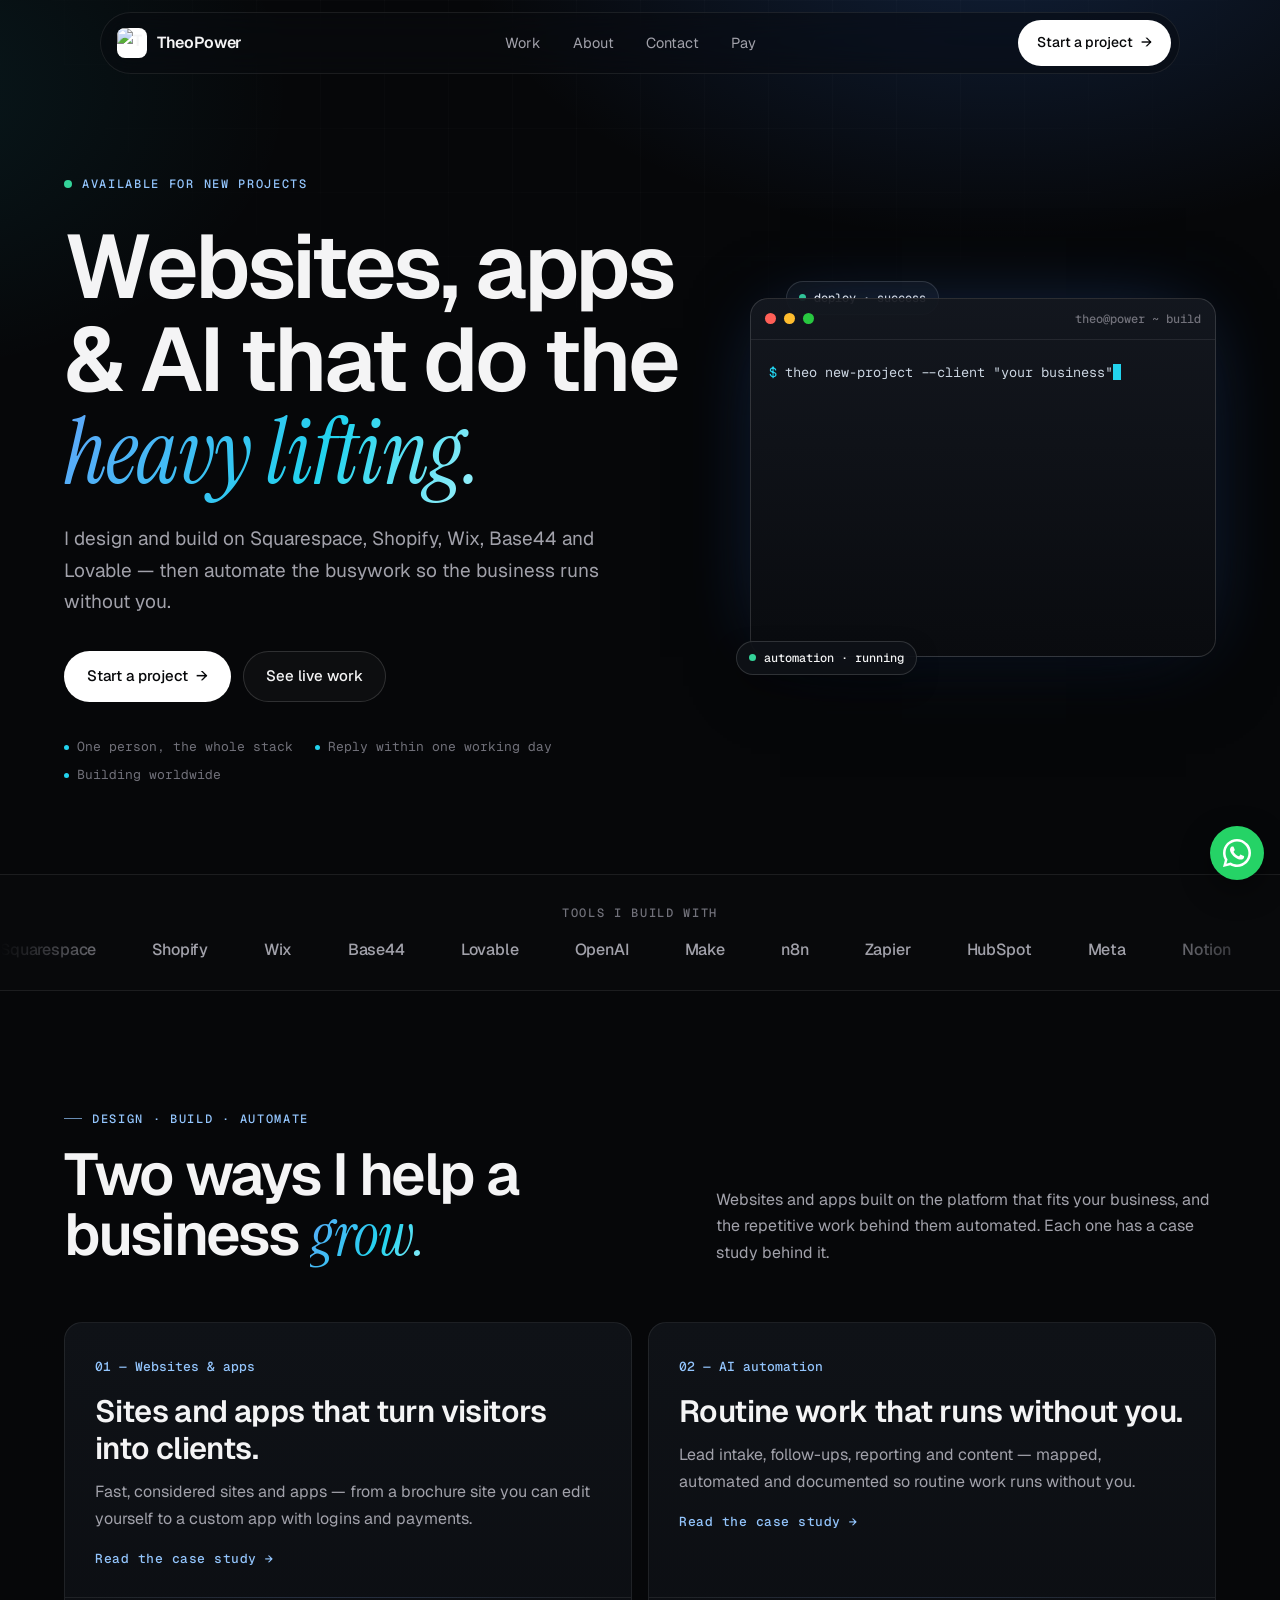
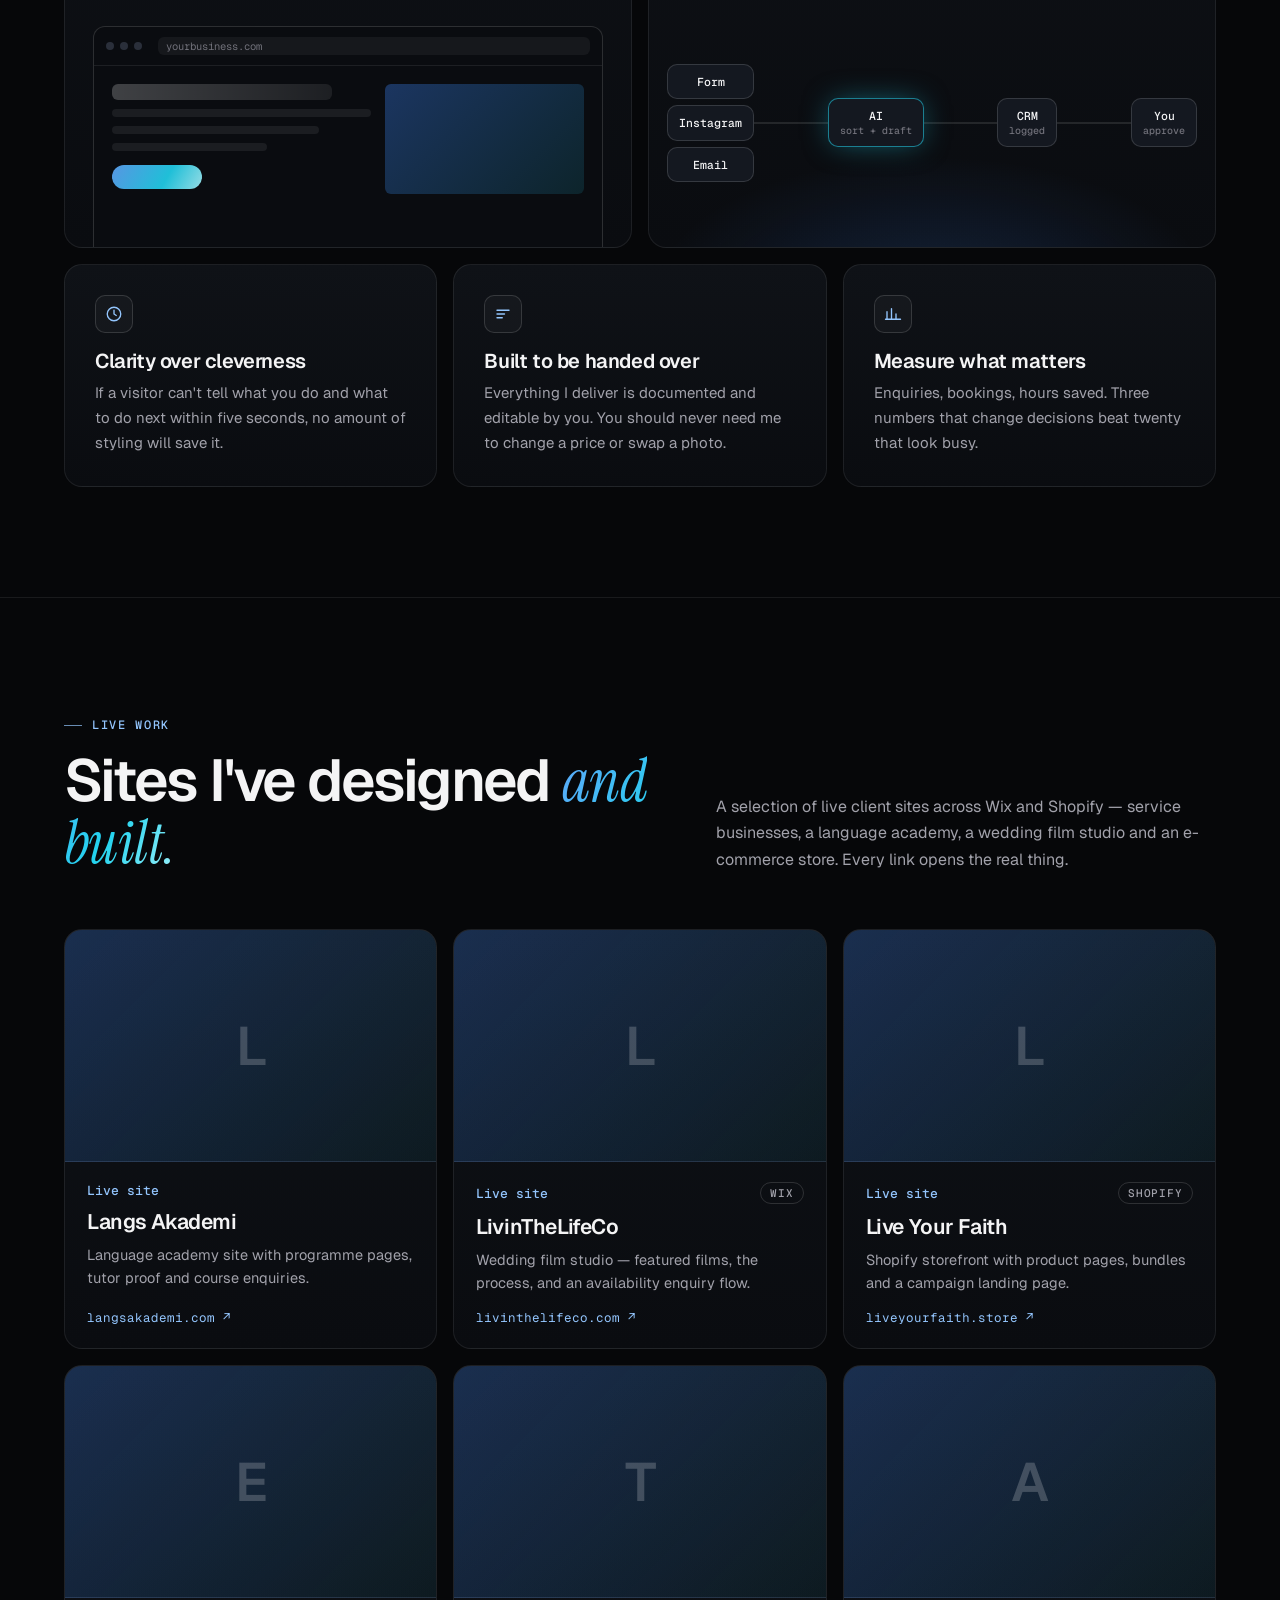
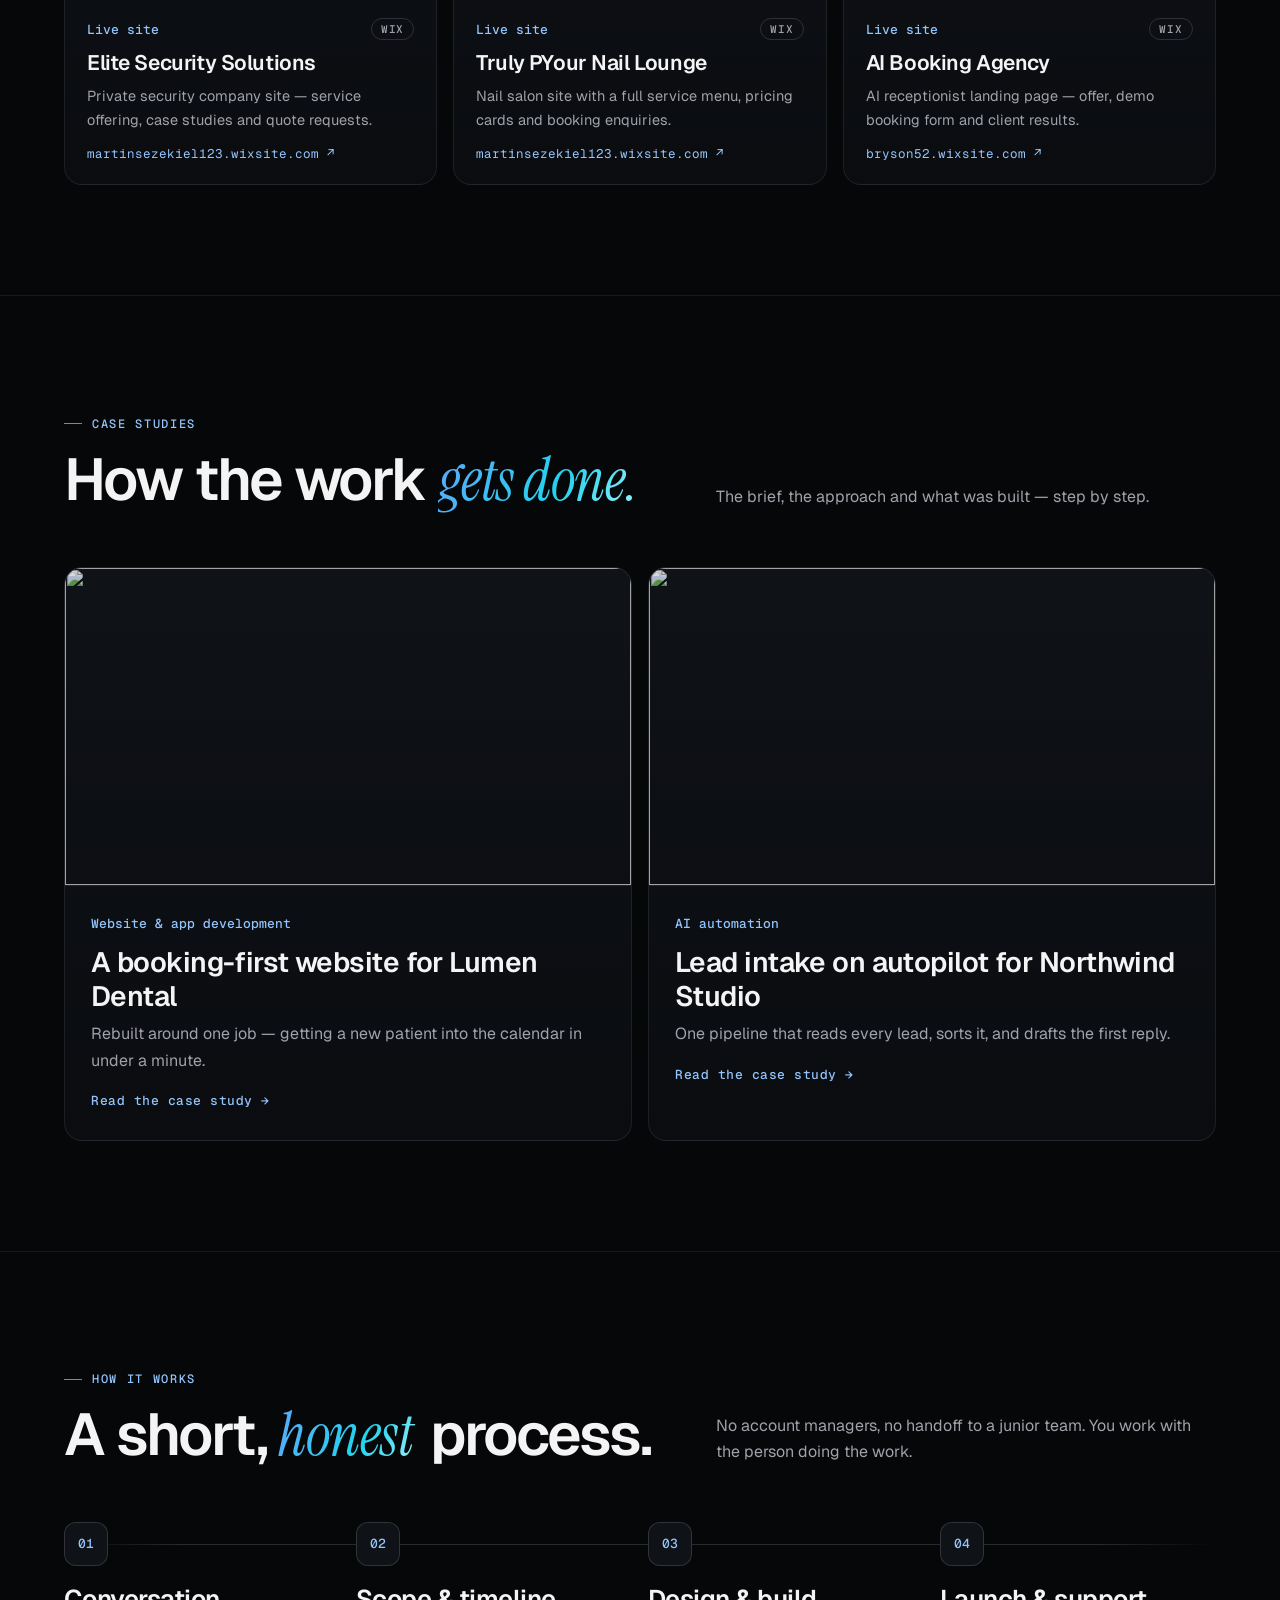
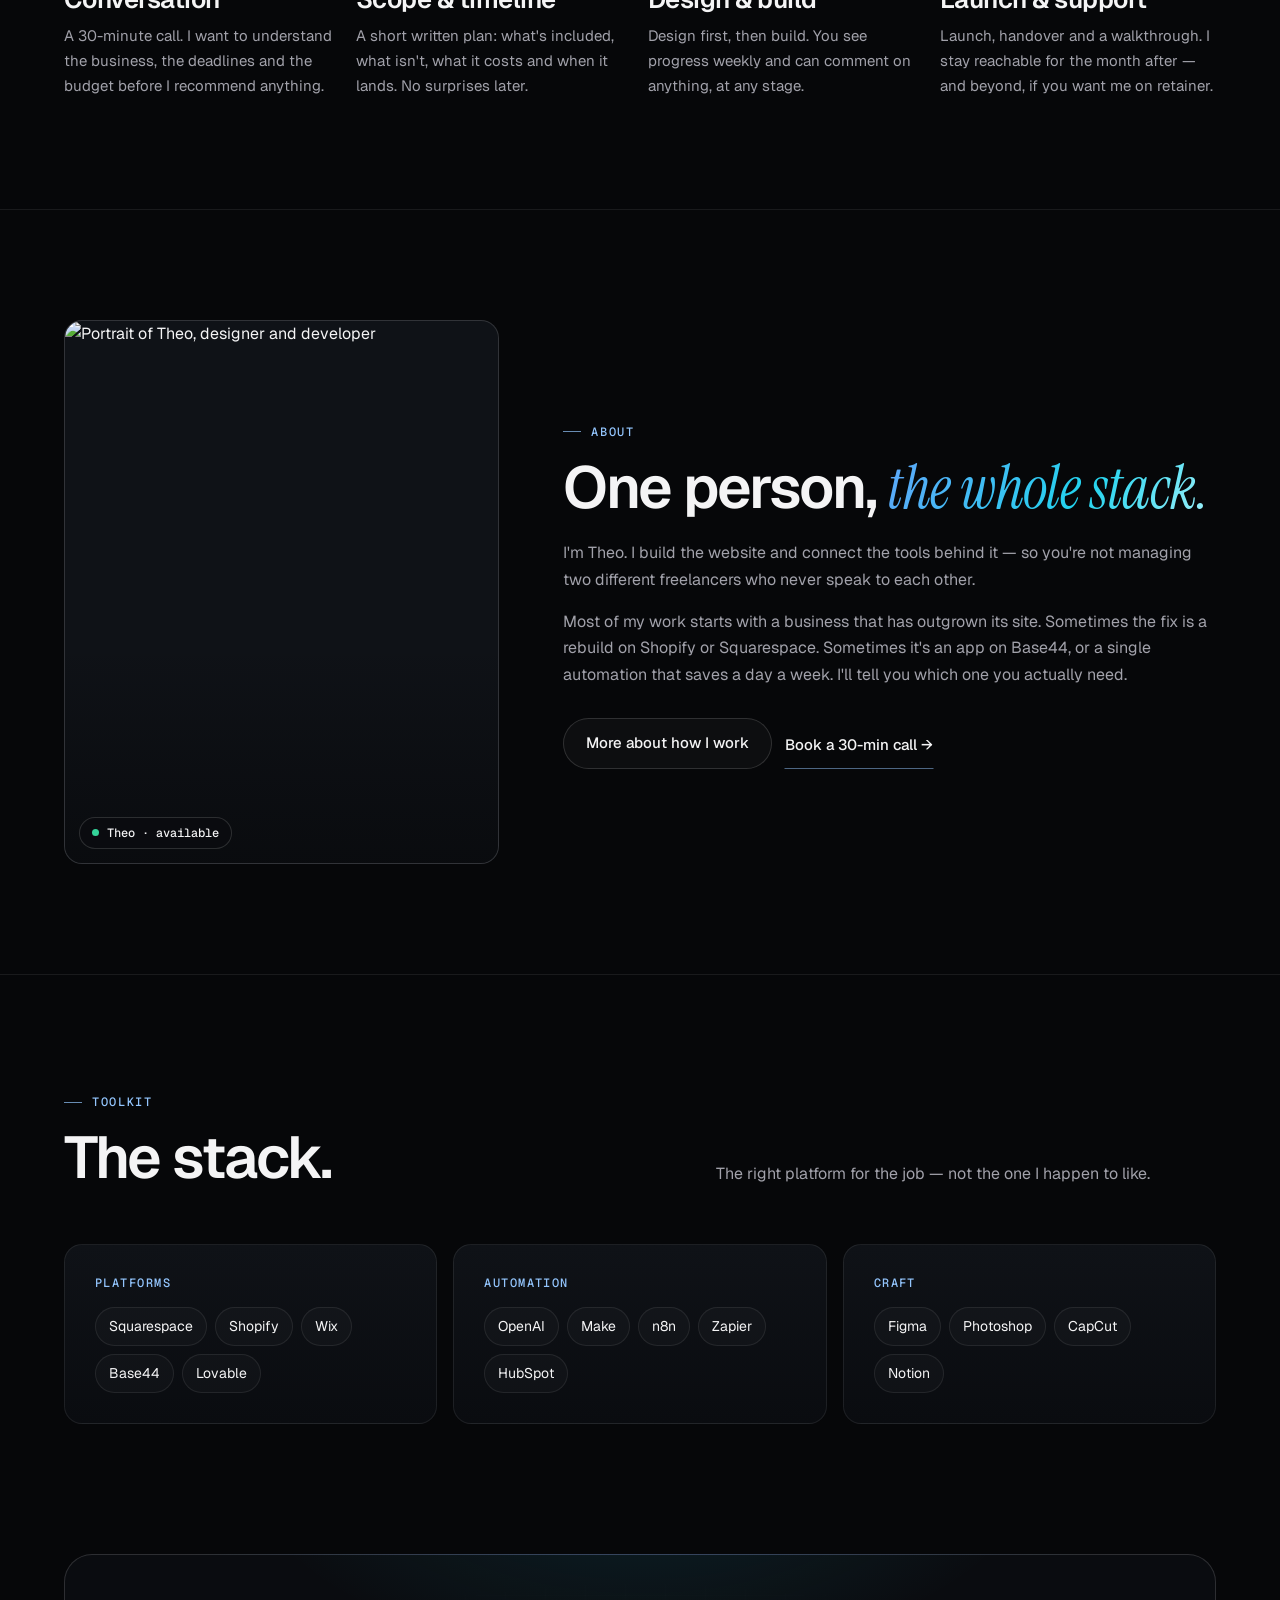
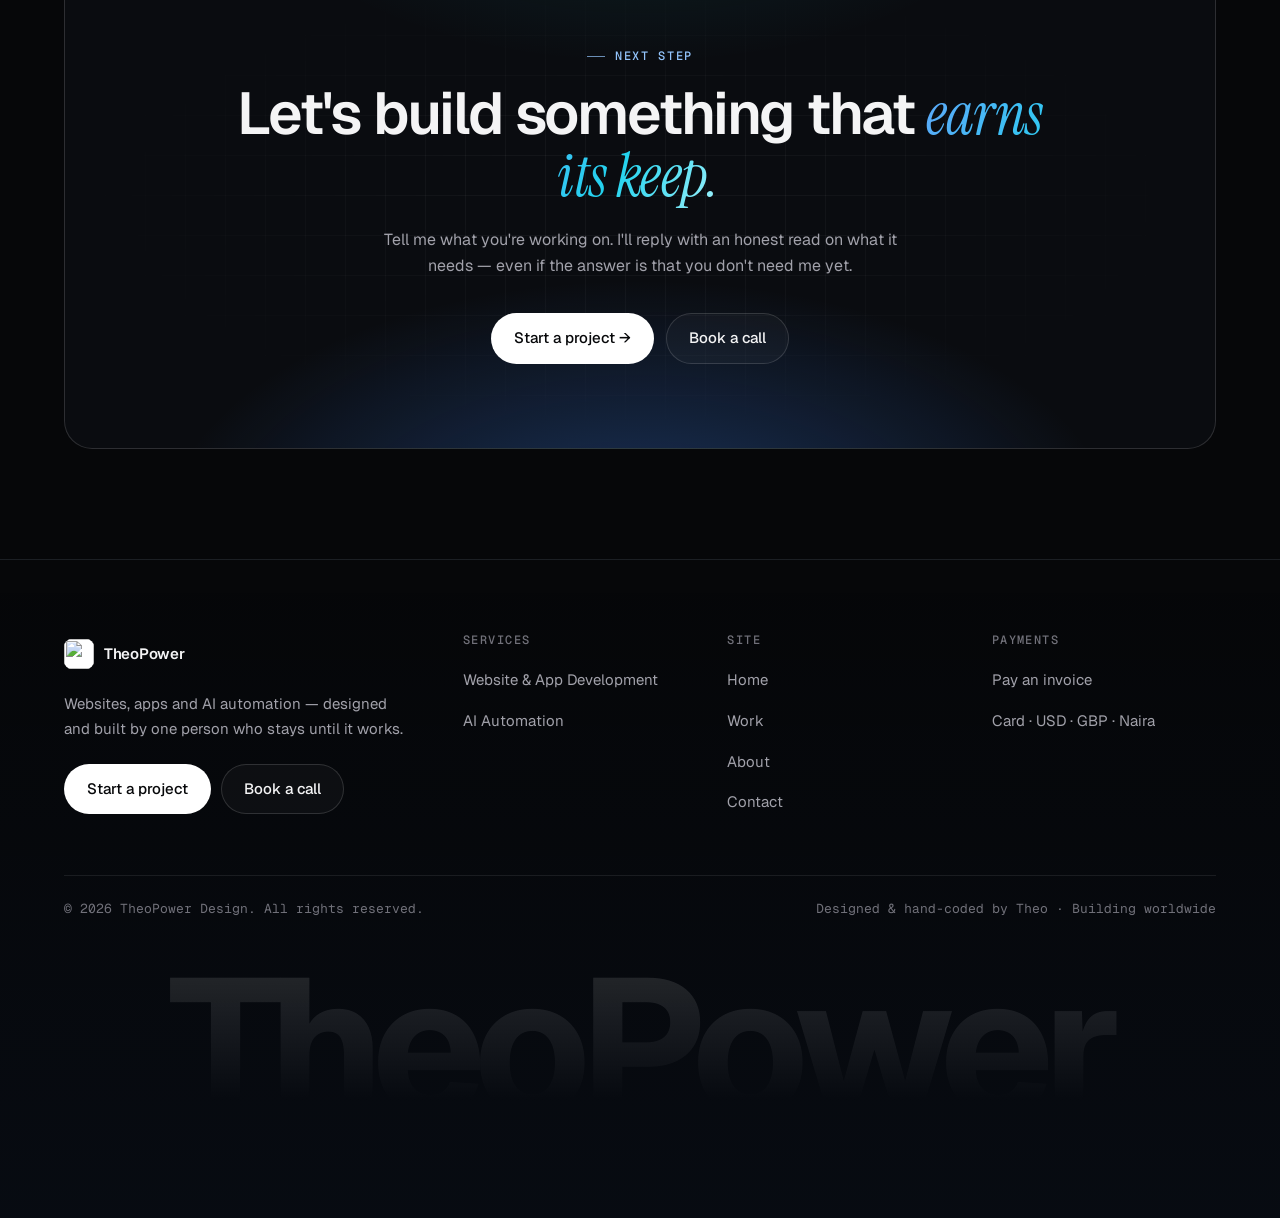
==== index.html @ 2adba7a0 "Premium redesign" ====
<!doctype html>
<html lang="en">
<head>
<meta charset="utf-8">
<meta name="viewport" content="width=device-width,initial-scale=1,viewport-fit=cover">
<meta name="theme-color" content="#060709">
<meta name="color-scheme" content="dark">
<title>TheoPower - Websites, apps &amp; AI automation</title>
<meta name="description" content="I design and build on Squarespace, Shopify, Wix, Base44 and Lovable — then automate the busywork so the business runs without you.">
<meta property="og:title" content="TheoPower - Websites, apps & AI automation">
<meta property="og:description" content="Websites, apps and AI automation — designed and built by one person who stays until it works.">
<link rel="preconnect" href="https://fonts.googleapis.com"><link rel="preconnect" href="https://fonts.gstatic.com" crossorigin>
<link rel="stylesheet" href="styles.css">
</head>
<body data-page="home">

<main>
  <!-- HERO -->
  <section class="hero">
    <div class="wrap hero-grid">
      <div>
        <span class="eyebrow dot">Available for new projects</span>
        <h1>Websites, apps &amp; AI that do the <em>heavy lifting.</em></h1>
        <p class="lead">I design and build on Squarespace, Shopify, Wix, Base44 and Lovable — then automate the busywork so the business runs without you.</p>
        <div class="hero-ctas">
          <a class="btn btn-primary" href="contact.html">Start a project <span aria-hidden="true">→</span></a>
          <a class="btn btn-ghost" href="#work">See live work</a>
        </div>
        <div class="hero-meta">
          <span>One person, the whole stack</span>
          <span>Reply within one working day</span>
          <span>Building worldwide</span>
        </div>
      </div>

      <div class="hero-visual reveal" aria-hidden="true">
        <div class="float-chip c1">deploy · success</div>
        <div class="terminal">
          <div class="term-bar"><i></i><i></i><i></i><b>theo@power ~ build</b></div>
          <div class="term-body" id="term"></div>
        </div>
        <div class="float-chip c2">automation · running</div>
      </div>
    </div>
  </section>

  <!-- TOOLS -->
  <div class="logos">
    <p class="marquee-label">Tools I build with</p>
    <div class="marquee"><div class="marquee-track" id="marquee"></div></div>
  </div>

  <!-- SERVICES -->
  <section id="services">
    <div class="wrap">
      <div class="sec-head reveal">
        <div><span class="eyebrow">Design · Build · Automate</span><h2>Two ways I help a business <em>grow.</em></h2></div>
        <p>Websites and apps built on the platform that fits your business, and the repetitive work behind them automated. Each one has a case study behind it.</p>
      </div>

      <div class="bento-grid">
        <a class="bento big reveal" href="website-development.html">
          <div class="b-copy">
            <span class="num">01 — Websites &amp; apps</span>
            <h3>Sites and apps that turn visitors into clients.</h3>
            <p>Fast, considered sites and apps — from a brochure site you can edit yourself to a custom app with logins and payments.</p>
            <span class="b-link">Read the case study →</span>
          </div>
          <div class="b-visual">
            <div class="browser">
              <div class="bar"><i></i><i></i><i></i><span>yourbusiness.com</span></div>
              <div class="pg">
                <div><div class="sk h"></div><div class="sk l"></div><div class="sk l" style="width:80%"></div><div class="sk l" style="width:60%"></div><div class="sk b"></div></div>
                <div class="sk img"></div>
              </div>
            </div>
          </div>
        </a>

        <a class="bento big reveal" href="ai-automation.html">
          <div class="b-copy">
            <span class="num">02 — AI automation</span>
            <h3>Routine work that runs without you.</h3>
            <p>Lead intake, follow-ups, reporting and content — mapped, automated and documented so routine work runs without you.</p>
            <span class="b-link">Read the case study →</span>
          </div>
          <div class="b-visual">
            <div class="flow">
              <div class="flow-stack"><div class="node">Form</div><div class="node">Instagram</div><div class="node">Email</div></div>
              <div class="wire"></div>
              <div class="node ai">AI<small>sort + draft</small></div>
              <div class="wire w2"></div>
              <div class="node">CRM<small>logged</small></div>
              <div class="wire w3"></div>
              <div class="node">You<small>approve</small></div>
            </div>
          </div>
        </a>

        <div class="bento small reveal">
          <div class="icon"><svg viewBox="0 0 24 24" fill="none" stroke="currentColor" stroke-width="1.8" stroke-linecap="round"><circle cx="12" cy="12" r="9"/><path d="M12 7v5l3 2"/></svg></div>
          <h3>Clarity over cleverness</h3>
          <p>If a visitor can't tell what you do and what to do next within five seconds, no amount of styling will save it.</p>
        </div>
        <div class="bento small reveal">
          <div class="icon"><svg viewBox="0 0 24 24" fill="none" stroke="currentColor" stroke-width="1.8" stroke-linecap="round"><path d="M4 7h16M4 12h10M4 17h7"/></svg></div>
          <h3>Built to be handed over</h3>
          <p>Everything I deliver is documented and editable by you. You should never need me to change a price or swap a photo.</p>
        </div>
        <div class="bento small reveal">
          <div class="icon"><svg viewBox="0 0 24 24" fill="none" stroke="currentColor" stroke-width="1.8" stroke-linecap="round"><path d="M4 19V9M10 19V5M16 19v-7M22 19H2"/></svg></div>
          <h3>Measure what matters</h3>
          <p>Enquiries, bookings, hours saved. Three numbers that change decisions beat twenty that look busy.</p>
        </div>
      </div>
    </div>
  </section>

  <!-- LIVE WORK -->
  <section id="work" class="divider">
    <div class="wrap">
      <div class="sec-head reveal">
        <div><span class="eyebrow">Live work</span><h2>Sites I've designed <em>and built.</em></h2></div>
        <p>A selection of live client sites across Wix and Shopify — service businesses, a language academy, a wedding film studio and an e-commerce store. Every link opens the real thing.</p>
      </div>
      <div class="sites" id="sites"></div>
    </div>
  </section>

  <!-- CASE STUDIES -->
  <section class="divider">
    <div class="wrap">
      <div class="sec-head reveal">
        <div><span class="eyebrow">Case studies</span><h2>How the work <em>gets done.</em></h2></div>
        <p>The brief, the approach and what was built — step by step.</p>
      </div>
      <div class="cases">
        <a class="card case reveal" href="website-development.html">
          <div class="cimg"><img src="https://images.unsplash.com/photo-1524758631624-e2822e304c36?w=1400&q=80&auto=format&fit=crop" alt="" loading="lazy"></div>
          <div class="info"><span class="num">Website &amp; app development</span><h3>A booking-first website for Lumen Dental</h3><p>Rebuilt around one job — getting a new patient into the calendar in under a minute.</p><span class="b-link">Read the case study →</span></div>
        </a>
        <a class="card case reveal" href="ai-automation.html">
          <div class="cimg"><img src="https://images.unsplash.com/photo-1551288049-bebda4e38f71?w=1400&q=80&auto=format&fit=crop" alt="" loading="lazy"></div>
          <div class="info"><span class="num">AI automation</span><h3>Lead intake on autopilot for Northwind Studio</h3><p>One pipeline that reads every lead, sorts it, and drafts the first reply.</p><span class="b-link">Read the case study →</span></div>
        </a>
      </div>
    </div>
  </section>

  <!-- PROCESS -->
  <section class="divider">
    <div class="wrap">
      <div class="sec-head reveal">
        <div><span class="eyebrow">How it works</span><h2>A short, <em>honest</em> process.</h2></div>
        <p>No account managers, no handoff to a junior team. You work with the person doing the work.</p>
      </div>
      <div class="process reveal">
        <div><span class="num">01</span><h3>Conversation</h3><p>A 30-minute call. I want to understand the business, the deadlines and the budget before I recommend anything.</p></div>
        <div><span class="num">02</span><h3>Scope &amp; timeline</h3><p>A short written plan: what's included, what isn't, what it costs and when it lands. No surprises later.</p></div>
        <div><span class="num">03</span><h3>Design &amp; build</h3><p>Design first, then build. You see progress weekly and can comment on anything, at any stage.</p></div>
        <div><span class="num">04</span><h3>Launch &amp; support</h3><p>Launch, handover and a walkthrough. I stay reachable for the month after — and beyond, if you want me on retainer.</p></div>
      </div>
    </div>
  </section>

  <!-- ABOUT -->
  <section class="divider">
    <div class="wrap split">
      <div class="portrait reveal"><img data-img="portrait" alt="Portrait of Theo, designer and developer"><span class="ptag">Theo · available</span></div>
      <div class="reveal">
        <span class="eyebrow">About</span>
        <h2>One person, <em>the whole stack.</em></h2>
        <p>I'm Theo. I build the website and connect the tools behind it — so you're not managing two different freelancers who never speak to each other.</p>
        <p>Most of my work starts with a business that has outgrown its site. Sometimes the fix is a rebuild on Shopify or Squarespace. Sometimes it's an app on Base44, or a single automation that saves a day a week. I'll tell you which one you actually need.</p>
        <div class="btns"><a class="btn btn-ghost" href="about.html">More about how I work</a><a class="btn btn-link" data-booking target="_blank" rel="noopener">Book a 30-min call →</a></div>
      </div>
    </div>
  </section>

  <!-- STACK -->
  <section class="divider">
    <div class="wrap">
      <div class="sec-head reveal"><div><span class="eyebrow">Toolkit</span><h2>The stack.</h2></div><p>The right platform for the job — not the one I happen to like.</p></div>
      <div class="stack">
        <div class="card reveal"><h4>Platforms</h4><div class="chips-list"><span>Squarespace</span><span>Shopify</span><span>Wix</span><span>Base44</span><span>Lovable</span></div></div>
        <div class="card reveal"><h4>Automation</h4><div class="chips-list"><span>OpenAI</span><span>Make</span><span>n8n</span><span>Zapier</span><span>HubSpot</span></div></div>
        <div class="card reveal"><h4>Craft</h4><div class="chips-list"><span>Figma</span><span>Photoshop</span><span>CapCut</span><span>Notion</span></div></div>
      </div>
    </div>
  </section>

  <!-- CTA -->
  <section class="cta" style="padding-top:20px">
    <div class="wrap">
      <div class="cta-box reveal">
        <span class="eyebrow">Next step</span>
        <h2>Let's build something that <em>earns its keep.</em></h2>
        <p>Tell me what you're working on. I'll reply with an honest read on what it needs — even if the answer is that you don't need me yet.</p>
        <div class="btns"><a class="btn btn-primary" href="contact.html">Start a project →</a><a class="btn btn-ghost" data-booking target="_blank" rel="noopener">Book a call</a></div>
      </div>
    </div>
  </section>
</main>

<script src="config.js"></script>
<script>
  // Tools marquee
  const tools = ["Squarespace","Shopify","Wix","Base44","Lovable","OpenAI","Make","n8n","Zapier","HubSpot","Meta","Notion"];
  document.getElementById("marquee").innerHTML = [...tools, ...tools].map(t => `<span>${t}</span>`).join("");

  // Live client sites (real links) with live screenshots
  const SITES = [
    ["", "Langs Akademi", "Language academy site with programme pages, tutor proof and course enquiries.", "https://www.langsakademi.com/", "langsakademi.com"],
    ["WIX", "LivinTheLifeCo", "Wedding film studio — featured films, the process, and an availability enquiry flow.", "https://www.livinthelifeco.com/", "livinthelifeco.com"],
    ["SHOPIFY", "Live Your Faith", "Shopify storefront with product pages, bundles and a campaign landing page.", "https://liveyourfaith.store/", "liveyourfaith.store"],
    ["WIX", "Elite Security Solutions", "Private security company site — service offering, case studies and quote requests.", "https://martinsezekiel123.wixsite.com/my-site-41", "martinsezekiel123.wixsite.com"],
    ["WIX", "Truly PYour Nail Lounge", "Nail salon site with a full service menu, pricing cards and booking enquiries.", "https://martinsezekiel123.wixsite.com/my-site-30", "martinsezekiel123.wixsite.com"],
    ["WIX", "AI Booking Agency", "AI receptionist landing page — offer, demo booking form and client results.", "https://bryson52.wixsite.com/my-site-43", "bryson52.wixsite.com"]
  ];
  const shot = (u) => `https://s0.wp.com/mshots/v1/${encodeURIComponent(u)}?w=1200&h=750`;
  document.getElementById("sites").innerHTML = SITES.map(([badge, name, desc, href, host]) => `
    <a class="card site-card reveal" href="${href}" target="_blank" rel="noopener">
      <div class="shot"><span class="initial">${name[0]}</span><img src="${shot(href)}" alt="Screenshot of ${name}" loading="lazy" onerror="this.remove()"></div>
      <div class="info">
        <div class="top"><span class="num">Live site</span>${badge ? `<span class="badge">${badge}</span>` : ""}</div>
        <h3>${name}</h3><p>${desc}</p><span class="url">${host} ↗</span>
      </div></a>`).join("");

  // Terminal build animation
  (() => {
    const el = document.getElementById("term");
    const L = [
      ["cmd", "theo new-project --client \"your business\""],
      ["out", "<span class='dim'>  reading the brief…</span>"],
      ["out", "<span class='ok'>  ✓</span> scope &amp; timeline      <span class='dim d'>written, no surprises</span>"],
      ["out", "<span class='ok'>  ✓</span> design system         <span class='dim d'>figma → code</span>"],
      ["out", "<span class='ok'>  ✓</span> website / app         <span class='dim d'>shopify · wix · base44</span>"],
      ["out", "<span class='ok'>  ✓</span> logins + payments     <span class='dim d'>wired up</span>"],
      ["out", "<span class='ok'>  ✓</span> automations           <span class='dim d'>leads → ai → crm</span>"],
      ["out", "<span class='ok'>  ✓</span> handover              <span class='dim d'>documented, yours</span>"],
      ["cmd", "deploy --prod"],
      ["out", "<span class='hl'>  ▲ live.</span> <span class='dim d'>built by one person, start to finish.</span>"]
    ];
    const reduce = matchMedia("(prefers-reduced-motion: reduce)").matches;
    const caret = "<span class='caret'></span>";
    let html = "", i = 0;
    const render = (extra = "") => (el.innerHTML = html + extra + caret);
    const next = () => {
      if (i >= L.length) { render(); setTimeout(() => { html = ""; i = 0; next(); }, 6000); return; }
      const [type, text] = L[i++];
      if (type === "out") { html += text + "\n"; render(); setTimeout(next, reduce ? 0 : 260); return; }
      let n = 0; const prefix = "<span class='p'>$</span> ";
      const tick = () => {
        if (n <= text.length) { render(prefix + text.slice(0, n++).replace(/</g, "&lt;")); setTimeout(tick, reduce ? 0 : 28 + Math.random() * 40); }
        else { html += prefix + text.replace(/</g, "&lt;") + "\n"; setTimeout(next, 380); }
      };
      tick();
    };
    if (reduce) { L.forEach(([t, x]) => (html += (t === "cmd" ? "<span class='p'>$</span> " + x : x) + "\n")); render(); }
    else setTimeout(next, 600);
  })();
</script>
<script src="site.js"></script>
</body>
</html>
---- styles.css ----
@import url('https://fonts.googleapis.com/css2?family=Geist:wght@300;400;500;600;700&family=Geist+Mono:wght@400;500&family=Instrument+Serif:ital@1&display=swap');

/* =====================================================================
   TheoPower — design system
   Near-black canvas · electric blue → cyan accent · Geist + Geist Mono
   ===================================================================== */
:root{
  --bg:#060709; --bg-2:#0a0c10; --surface:#0f1217; --surface-2:#141820; --surface-3:#1a1f29;
  --line:rgba(255,255,255,.08); --line-2:rgba(255,255,255,.14);
  --text:#f4f4f5; --muted:#a1a1aa; --faint:#71717a;
  --accent:#3b82f6; --accent-2:#22d3ee; --accent-ink:#93c5fd;
  --grad:linear-gradient(120deg,#60a5fa 0%,#22d3ee 60%,#a5f3fc 100%);
  --glow:0 0 0 1px rgba(96,165,250,.25),0 10px 40px -10px rgba(59,130,246,.55);
  --ok:#34d399; --err:#f87171;
  --amber:var(--accent-ink); --blue:var(--accent); --blue-d:#2563eb;
  --sans:"Geist",ui-sans-serif,system-ui,-apple-system,"Segoe UI",sans-serif;
  --mono:"Geist Mono",ui-monospace,SFMono-Regular,Menlo,monospace;
  --serif:"Instrument Serif",Georgia,serif;
  --wrap:1200px; --r:18px; --r-sm:12px;
}
*{box-sizing:border-box;margin:0;padding:0}
html{scroll-behavior:smooth;-webkit-text-size-adjust:100%;text-size-adjust:100%}
body{background:var(--bg);color:var(--text);font:400 16px/1.65 var(--sans);-webkit-font-smoothing:antialiased;overflow-x:hidden;overflow-wrap:break-word}
body::before{content:"";position:fixed;inset:0;z-index:-2;pointer-events:none;
  background:radial-gradient(900px 520px at 78% -8%,rgba(59,130,246,.20),transparent 60%),radial-gradient(700px 480px at -10% 10%,rgba(34,211,238,.09),transparent 60%),var(--bg)}
body::after{content:"";position:fixed;inset:0;z-index:-1;pointer-events:none;opacity:.5;
  background-image:linear-gradient(rgba(255,255,255,.035) 1px,transparent 1px),linear-gradient(90deg,rgba(255,255,255,.035) 1px,transparent 1px);
  background-size:64px 64px;-webkit-mask-image:radial-gradient(ellipse 80% 60% at 50% 0%,#000 30%,transparent 75%);mask-image:radial-gradient(ellipse 80% 60% at 50% 0%,#000 30%,transparent 75%)}
img{max-width:100%;display:block}
[hidden]{display:none!important}
a{color:inherit;text-decoration:none}
button,input,select,textarea{font:inherit;color:inherit}
::selection{background:rgba(59,130,246,.45);color:#fff}
:focus-visible{outline:2px solid var(--accent-2);outline-offset:3px;border-radius:8px}
.wrap{max-width:var(--wrap);margin:0 auto;padding:0 24px}
@media(max-width:600px){.wrap{padding:0 16px}}

/* type */
.eyebrow{font:500 12px/1 var(--mono);letter-spacing:.14em;text-transform:uppercase;color:var(--accent-ink);display:inline-flex;align-items:center;gap:10px}
.eyebrow::before{content:"";width:18px;height:1px;background:currentColor;opacity:.7}
.eyebrow.dot::before{width:8px;height:8px;border-radius:50%;background:var(--ok);opacity:1;animation:pulse 2s infinite}
@keyframes pulse{0%{box-shadow:0 0 0 0 rgba(52,211,153,.55)}70%{box-shadow:0 0 0 10px rgba(52,211,153,0)}100%{box-shadow:0 0 0 0 rgba(52,211,153,0)}}
h1,h2,h3{font-family:var(--sans);font-weight:600;letter-spacing:-.035em;line-height:1.03}
h1{font-size:clamp(44px,7vw,90px)}
h2{font-size:clamp(34px,4.6vw,60px)}
h3{font-size:clamp(21px,2vw,26px);letter-spacing:-.02em;line-height:1.2}
h1 em,h2 em{font-family:var(--serif);font-weight:400;font-style:italic;letter-spacing:-.01em;background:var(--grad);-webkit-background-clip:text;background-clip:text;color:transparent;padding-right:.08em}
.lead{font-size:clamp(17px,1.5vw,19px);color:var(--muted);max-width:600px}
p{color:var(--muted)}

/* buttons */
.btn{display:inline-flex;align-items:center;justify-content:center;gap:8px;min-height:46px;padding:12px 22px;border-radius:999px;font-weight:500;font-size:15px;transition:.25s cubic-bezier(.2,.7,.2,1);border:1px solid transparent;cursor:pointer;background:none;white-space:nowrap}
.btn-primary{background:#fff;color:#07080a}
.btn-primary:hover{box-shadow:var(--glow);transform:translateY(-1px)}
.btn-ghost{border-color:var(--line-2);background:rgba(255,255,255,.03);color:var(--text)}
.btn-ghost:hover{border-color:rgba(255,255,255,.35);background:rgba(255,255,255,.06)}
.btn-link{min-height:44px;padding:10px 0 6px;border-radius:0;border-bottom:1px solid rgba(147,197,253,.5);color:var(--text)}
.btn-link:hover{border-color:var(--accent-2)}
.btn[disabled]{opacity:.5;pointer-events:none}

/* header: floating glass pill */
.site-header{position:fixed;top:12px;left:0;right:0;z-index:50;pointer-events:none}
.site-header .nav{pointer-events:auto;display:flex;align-items:center;justify-content:space-between;height:62px;padding:0 8px 0 16px;max-width:1080px;margin:0 auto;
  border:1px solid var(--line);border-radius:999px;background:rgba(10,12,16,.55);-webkit-backdrop-filter:blur(16px) saturate(140%);backdrop-filter:blur(16px) saturate(140%);transition:.3s}
.site-header.scrolled .nav{background:rgba(10,12,16,.85);border-color:var(--line-2);box-shadow:0 10px 40px -12px rgba(0,0,0,.7)}
.logo{display:flex;align-items:center;gap:10px;font-weight:600;letter-spacing:-.02em;min-height:44px}
.logo img{width:30px;height:30px;border-radius:8px;object-fit:cover;background:#fff}
.nav-links{display:flex;gap:4px;font-size:14.5px}
.nav-links a{color:var(--muted);padding:9px 14px;border-radius:999px;transition:.2s}
.nav-links a:hover{color:var(--text);background:rgba(255,255,255,.05)}
.nav-links a.active{color:var(--text);background:rgba(255,255,255,.07)}
.site-header .nav > .btn{min-height:44px;padding:10px 18px;font-size:14px}
.menu-btn{display:none;background:none;border:0;width:44px;height:44px;cursor:pointer}
.menu-btn span{display:block;width:20px;height:1.5px;background:var(--text);margin:5px auto;transition:.3s}
@media(max-width:860px){
  .site-header{top:10px}
  .site-header .nav{margin:0 12px}
  .nav-links,.site-header .nav > .btn{display:none}
  .menu-btn{display:block}
  .nav-open .nav-links{display:flex;position:fixed;top:84px;left:12px;right:12px;flex-direction:column;gap:4px;padding:12px;border:1px solid var(--line-2);border-radius:20px;background:rgba(10,12,16,.97);font-size:20px;max-height:calc(100svh - 100px);overflow:auto}
  .nav-open .nav-links a{color:var(--text);padding:14px 16px;border-radius:12px}
  .nav-open .menu-btn span:first-child{transform:translateY(3.5px) rotate(45deg)}
  .nav-open .menu-btn span:last-child{transform:translateY(-3px) rotate(-45deg)}
}
.progress{position:fixed;top:0;left:0;height:2px;width:100%;transform-origin:0 50%;transform:scaleX(0);background:var(--grad);z-index:60}

/* sections */
section{padding:110px 0}
@media(max-width:600px){section{padding:72px 0}}
.sec-head{display:grid;grid-template-columns:1.1fr .9fr;gap:40px;align-items:end;margin-bottom:56px}
.sec-head h2{margin-top:16px}
@media(max-width:860px){.sec-head{grid-template-columns:1fr;gap:18px;margin-bottom:40px}}
.divider{border-top:1px solid var(--line)}

/* hero */
.hero{position:relative;padding:170px 0 90px}
.hero-grid{display:grid;grid-template-columns:1.15fr .85fr;gap:56px;align-items:center}
.hero h1{margin:24px 0}
.hero-ctas{display:flex;flex-wrap:wrap;gap:12px;align-items:center;margin-top:34px}
.hero-meta{display:flex;flex-wrap:wrap;gap:10px 22px;margin-top:36px;font:400 13px/1.4 var(--mono);color:var(--faint)}
.hero-meta span{display:inline-flex;align-items:center;gap:8px}
.hero-meta span::before{content:"";width:5px;height:5px;border-radius:50%;background:var(--accent-2)}
@media(max-width:980px){.hero-grid{grid-template-columns:1fr;gap:48px}.hero{padding:140px 0 70px}}

/* terminal */
.hero-visual{position:relative}
.terminal{position:relative;border:1px solid var(--line-2);border-radius:var(--r);background:linear-gradient(180deg,rgba(20,24,32,.94),rgba(10,12,16,.94));box-shadow:0 30px 80px -30px rgba(0,0,0,.9),0 0 80px -30px rgba(59,130,246,.5);overflow:hidden}
.term-bar{display:flex;align-items:center;gap:8px;padding:12px 14px;border-bottom:1px solid var(--line);font:500 12px var(--mono);color:var(--faint)}
.term-bar i{width:11px;height:11px;border-radius:50%}
.term-bar i:nth-child(1){background:#ff5f57}.term-bar i:nth-child(2){background:#febc2e}.term-bar i:nth-child(3){background:#28c840}
.term-bar b{margin-left:auto;font-weight:500}
.term-body{padding:20px 18px 22px;font:400 13.5px/1.85 var(--mono);color:#cbd5e1;min-height:316px;white-space:pre-wrap}
.term-body .p{color:var(--accent-2)}
.term-body .ok{color:var(--ok)}
.term-body .dim{color:var(--faint)}
.term-body .hl{color:#fff}
.caret{display:inline-block;width:8px;height:16px;background:var(--accent-2);vertical-align:-3px;animation:blink 1s steps(1) infinite}
@keyframes blink{50%{opacity:0}}
.float-chip{position:absolute;font:500 12px var(--mono);padding:8px 12px;border-radius:999px;border:1px solid var(--line-2);background:rgba(15,18,23,.92);box-shadow:0 10px 30px -10px rgba(0,0,0,.8);display:flex;align-items:center;gap:8px;white-space:nowrap}
.float-chip::before{content:"";width:7px;height:7px;border-radius:50%;background:var(--ok)}
.hero-visual .c1{top:-16px;right:24px;animation:bob 6s ease-in-out infinite}
.hero-visual .c2{bottom:-18px;left:-14px;animation:bob 7s ease-in-out infinite reverse}
@keyframes bob{50%{transform:translateY(-8px)}}
@media(max-width:600px){.term-body{font-size:11.5px;min-height:280px;padding:16px 14px}.hero-visual .c2{left:8px}.hero-visual .c1{right:8px}}

/* marquee */
.logos{padding:30px 0 4px;border-top:1px solid var(--line);border-bottom:1px solid var(--line);background:rgba(255,255,255,.012)}
.marquee-label{font:500 12px var(--mono);letter-spacing:.14em;color:var(--faint);text-align:center;margin-bottom:18px;text-transform:uppercase}
.marquee{overflow:hidden;-webkit-mask-image:linear-gradient(90deg,transparent,#000 12%,#000 88%,transparent);mask-image:linear-gradient(90deg,transparent,#000 12%,#000 88%,transparent);padding-bottom:26px}
.marquee-track{display:flex;gap:56px;width:max-content;animation:scroll 40s linear infinite}
.marquee-track span{font:500 16px var(--sans);letter-spacing:-.01em;color:var(--muted);white-space:nowrap}
@keyframes scroll{to{transform:translateX(-50%)}}

/* cards + spotlight */
.card,.bento{position:relative;background:linear-gradient(180deg,var(--surface),var(--bg-2));border:1px solid var(--line);border-radius:var(--r);padding:30px;overflow:hidden;transition:border-color .3s,transform .3s}
.card::after,.bento::after{content:"";position:absolute;inset:0;border-radius:inherit;pointer-events:none;opacity:0;transition:opacity .3s;background:radial-gradient(420px circle at var(--mx,50%) var(--my,50%),rgba(96,165,250,.13),transparent 45%)}
.card:hover::after,.bento:hover::after{opacity:1}
.card:hover,.bento:hover{border-color:var(--line-2)}
.num{font:500 13px var(--mono);color:var(--accent-ink)}
.card h3{margin:14px 0 10px}

/* bento */
.bento-grid{display:grid;grid-template-columns:repeat(6,1fr);gap:16px}
.bento.big{grid-column:span 3;padding:0;display:flex;flex-direction:column}
.bento.small{grid-column:span 2}
.bento .b-copy{padding:30px 30px 26px}
.bento .b-copy h3{font-size:clamp(24px,2.4vw,32px);margin:14px 0 12px}
.b-link{display:inline-flex;align-items:center;gap:8px;margin-top:18px;font:500 13px var(--mono);color:var(--accent-ink);letter-spacing:.04em}
.bento:hover .b-link{color:var(--accent-2)}
.b-visual{margin-top:auto;height:250px;position:relative;border-top:1px solid var(--line);background:radial-gradient(400px 200px at 50% 120%,rgba(59,130,246,.18),transparent 70%);overflow:hidden}
@media(max-width:980px){.bento.big{grid-column:span 6}.bento.small{grid-column:span 3}}
@media(max-width:640px){.bento.small{grid-column:span 6}.b-visual{height:220px}}
.browser{position:absolute;left:28px;right:28px;top:28px;bottom:-1px;border:1px solid var(--line-2);border-bottom:0;border-radius:12px 12px 0 0;background:var(--bg-2);overflow:hidden;transition:transform .5s cubic-bezier(.2,.7,.2,1)}
.bento:hover .browser{transform:translateY(-6px)}
.browser .bar{display:flex;gap:6px;align-items:center;padding:10px 12px;border-bottom:1px solid var(--line)}
.browser .bar i{width:8px;height:8px;border-radius:50%;background:#2a2f3a}
.browser .bar span{margin-left:10px;flex:1;height:18px;border-radius:6px;background:rgba(255,255,255,.05);font:400 10.5px/18px var(--mono);color:var(--faint);padding:0 8px;overflow:hidden}
.browser .pg{padding:18px;display:grid;grid-template-columns:1.3fr 1fr;gap:14px}
.sk{border-radius:6px;background:rgba(255,255,255,.07)}
.sk.h{height:16px;width:85%;background:linear-gradient(90deg,rgba(255,255,255,.22),rgba(255,255,255,.08))}
.sk.l{height:8px;margin-top:9px}
.sk.b{height:24px;width:90px;margin-top:14px;border-radius:999px;background:var(--grad);opacity:.9}
.sk.img{height:110px;background:linear-gradient(135deg,rgba(59,130,246,.35),rgba(34,211,238,.12))}
.flow{position:absolute;inset:0;display:flex;align-items:center;justify-content:center;padding:0 18px}
.node{position:relative;z-index:1;flex:0 0 auto;font:500 11.5px var(--mono);padding:9px 11px;border-radius:10px;border:1px solid var(--line-2);background:var(--surface-2);color:var(--text);text-align:center;line-height:1.35}
.node small{display:block;color:var(--faint);font-size:10px}
.node.ai{border-color:rgba(34,211,238,.55);box-shadow:0 0 30px -6px rgba(34,211,238,.5)}
.wire{flex:1 1 20px;min-width:12px;height:2px;position:relative;background:rgba(255,255,255,.1);overflow:hidden}
.wire::after{content:"";position:absolute;top:0;left:-40%;width:40%;height:100%;background:var(--grad);animation:flow 1.8s linear infinite}
.w2::after{animation-delay:.45s}.w3::after{animation-delay:.9s}
@keyframes flow{to{left:100%}}
.flow-stack{display:flex;flex-direction:column;gap:6px}
@media(max-width:440px){.node{font-size:9.5px;padding:7px 7px}.node small{font-size:9px}.flow{padding:0 10px}}
.bento.small h3{font-size:20px;margin:16px 0 8px}
.bento.small p{font-size:15px}
.icon{width:38px;height:38px;border-radius:10px;display:grid;place-items:center;border:1px solid var(--line-2);background:rgba(255,255,255,.03);color:var(--accent-ink)}
.icon svg{width:18px;height:18px}

/* live sites */
.sites{display:grid;grid-template-columns:repeat(auto-fill,minmax(300px,1fr));gap:16px}
.site-card{display:flex;flex-direction:column;padding:0!important}
.site-card .shot{position:relative;aspect-ratio:16/10;overflow:hidden;border-bottom:1px solid var(--line);background:linear-gradient(135deg,rgba(59,130,246,.25),rgba(34,211,238,.06))}
.site-card .shot img{position:relative;z-index:1;width:100%;height:100%;object-fit:cover;object-position:top;transition:transform .8s cubic-bezier(.2,.7,.2,1)}
.site-card:hover .shot img{transform:scale(1.04)}
.site-card .shot .initial{position:absolute;inset:0;display:grid;place-items:center;font:600 54px var(--sans);color:rgba(255,255,255,.2);letter-spacing:-.04em}
.site-card .info{padding:20px 22px 22px;display:flex;flex-direction:column;gap:8px;flex:1}
.site-card .top{display:flex;justify-content:space-between;align-items:center}
.site-card .badge{font:500 11px var(--mono);letter-spacing:.08em;color:var(--muted);border:1px solid var(--line-2);padding:3px 9px;border-radius:999px}
.site-card h3{font-size:21px;margin:2px 0 0}
.site-card p{font-size:14.5px}
.site-card .url{font:400 12.5px var(--mono);color:var(--accent-ink);margin-top:auto;padding-top:6px}
.site-card:hover{transform:translateY(-3px)}

/* case study links (home) */
.cases{display:grid;grid-template-columns:1fr 1fr;gap:16px}
.case{display:flex;flex-direction:column;padding:0!important}
.case .cimg{aspect-ratio:16/9;overflow:hidden;border-bottom:1px solid var(--line)}
.case .cimg img{width:100%;height:100%;object-fit:cover;transition:transform .8s cubic-bezier(.2,.7,.2,1);filter:saturate(.8) brightness(.85)}
.case:hover .cimg img{transform:scale(1.04)}
.case .info{padding:24px 26px 26px}
.case h3{font-size:clamp(22px,2.2vw,28px);margin:10px 0 8px}
@media(max-width:760px){.cases{grid-template-columns:1fr}}

/* process */
.process{display:grid;grid-template-columns:repeat(4,1fr);gap:16px;position:relative}
.process::before{content:"";position:absolute;left:0;right:0;top:22px;height:1px;background:linear-gradient(90deg,transparent,var(--line-2) 10%,var(--line-2) 90%,transparent)}
.process > div{position:relative;padding-top:62px}
.process .num{position:absolute;top:0;left:0;width:44px;height:44px;border-radius:12px;display:grid;place-items:center;border:1px solid var(--line-2);background:var(--surface)}
.process h3{margin-bottom:10px}
.process p{font-size:15px}
@media(max-width:900px){.process{grid-template-columns:1fr 1fr;gap:34px 20px}.process::before{display:none}}
@media(max-width:560px){.process{grid-template-columns:1fr}}

/* about split */
.split{display:grid;grid-template-columns:.8fr 1.2fr;gap:64px;align-items:center}
.portrait{position:relative;aspect-ratio:4/5;max-height:560px;width:100%;border-radius:var(--r);overflow:hidden;background:var(--surface);border:1px solid var(--line-2)}
.portrait img{width:100%;height:100%;object-fit:cover;object-position:center top}
.portrait::after{content:"";position:absolute;left:0;right:0;bottom:0;height:40%;background:linear-gradient(transparent,rgba(6,7,9,.6))}
.portrait .ptag{position:absolute;left:14px;bottom:14px;z-index:1;font:500 12px var(--mono);padding:7px 12px;border-radius:999px;background:rgba(10,12,16,.8);border:1px solid var(--line-2);display:flex;align-items:center;gap:8px}
.portrait .ptag::before{content:"";width:7px;height:7px;border-radius:50%;background:var(--ok)}
.split h2{margin:16px 0 22px}
.split p + p{margin-top:16px}
.split .btns{display:flex;flex-wrap:wrap;gap:12px;margin-top:30px}
@media(max-width:820px){.split{grid-template-columns:1fr;gap:36px}.portrait{max-height:440px}}

/* stack */
.stack{display:grid;grid-template-columns:repeat(3,1fr);gap:16px}
.stack h4,.toolkit h4{font:500 12px var(--mono);letter-spacing:.12em;color:var(--accent-ink);margin-bottom:16px;text-transform:uppercase}
.chips-list{display:flex;flex-wrap:wrap;gap:8px}
.chips-list span{font-size:14px;padding:7px 13px;border-radius:999px;border:1px solid var(--line);background:rgba(255,255,255,.025);color:var(--text)}
@media(max-width:820px){.stack{grid-template-columns:1fr}}

/* CTA */
.cta{padding:110px 0;text-align:center}
.cta-box{position:relative;border:1px solid var(--line-2);border-radius:28px;padding:84px 28px;overflow:hidden;
  background:radial-gradient(70% 90% at 50% 120%,rgba(59,130,246,.35),transparent 60%),radial-gradient(50% 60% at 50% -20%,rgba(34,211,238,.12),transparent 70%),var(--bg-2)}
.cta-box::before{content:"";position:absolute;inset:0;background-image:linear-gradient(rgba(255,255,255,.04) 1px,transparent 1px),linear-gradient(90deg,rgba(255,255,255,.04) 1px,transparent 1px);background-size:40px 40px;-webkit-mask-image:radial-gradient(ellipse at center,#000 20%,transparent 70%);mask-image:radial-gradient(ellipse at center,#000 20%,transparent 70%);pointer-events:none}
.cta h2{position:relative;max-width:860px;margin:18px auto 20px}
.cta p{position:relative;max-width:560px;margin:0 auto 34px}
.cta .btns{position:relative;display:flex;flex-wrap:wrap;gap:12px;justify-content:center}

/* footer */
.site-footer{border-top:1px solid var(--line);padding:72px 0 calc(90px + env(safe-area-inset-bottom));font-size:15px;background:linear-gradient(180deg,transparent,rgba(59,130,246,.04));overflow:hidden}
.foot-grid{display:grid;grid-template-columns:1.6fr 1fr 1fr 1fr;gap:40px}
.foot-grid h4{font:500 12px var(--mono);letter-spacing:.12em;color:var(--faint);margin-bottom:16px}
.foot-grid ul{list-style:none;display:grid;gap:8px}
.foot-grid ul a{display:inline-block;padding:4px 0;color:var(--muted);transition:.2s}
.foot-grid ul a:hover{color:var(--text)}
.foot-grid .blurb{max-width:340px;margin:16px 0 22px}
.foot-ctas{display:flex;gap:10px;flex-wrap:wrap}
.foot-bottom{display:flex;justify-content:space-between;gap:16px;flex-wrap:wrap;margin-top:56px;padding-top:24px;border-top:1px solid var(--line);color:var(--faint);font:400 13px var(--mono)}
.foot-word{font:700 clamp(60px,15vw,210px)/.85 var(--sans);letter-spacing:-.06em;text-align:center;margin-top:48px;background:linear-gradient(180deg,rgba(255,255,255,.12),rgba(255,255,255,0) 85%);-webkit-background-clip:text;background-clip:text;color:transparent;user-select:none;white-space:nowrap}
@media(max-width:860px){.foot-grid{grid-template-columns:1fr 1fr}.foot-grid > div:first-child{grid-column:1/-1}}
@media(max-width:380px){.foot-grid{grid-template-columns:1fr}}

/* inner pages */
.page-hero{padding:180px 0 70px}
.page-hero h1{font-size:clamp(40px,6vw,76px);margin:20px 0 22px;max-width:960px}
.page-hero a.eyebrow{padding:12px 0;margin:-12px 0;color:var(--muted)}
.prose{max-width:720px}
.prose p{font-size:18px;margin-bottom:20px}
.prose p:first-child{color:var(--text);font-size:21px;letter-spacing:-.01em}
.principles{display:grid;grid-template-columns:repeat(3,1fr);gap:16px}
@media(max-width:900px){.principles{grid-template-columns:1fr 1fr}.principles > :last-child:nth-child(odd){grid-column:1/-1}}
@media(max-width:600px){.principles{grid-template-columns:1fr}}
.toolkit{display:grid;grid-template-columns:repeat(3,1fr);gap:16px}
.toolkit > div{background:var(--surface);border:1px solid var(--line);border-radius:var(--r);padding:26px}
.toolkit ul{list-style:none;display:flex;flex-wrap:wrap;gap:8px}
.toolkit li{font-size:14px;padding:6px 12px;border-radius:999px;border:1px solid var(--line);color:var(--text)}
@media(max-width:820px){.toolkit{grid-template-columns:1fr}}

/* forms */
.form-grid{display:grid;grid-template-columns:1.3fr 1fr;gap:56px}
@media(max-width:960px){.form-grid{grid-template-columns:1fr}}
.field{margin-bottom:22px}
.field label,.label{display:block;font:500 12px var(--mono);letter-spacing:.1em;color:var(--faint);margin-bottom:10px;text-transform:uppercase}
.input,select.input,textarea.input{width:100%;background:var(--surface);border:1px solid var(--line-2);border-radius:var(--r-sm);padding:14px 16px;outline:none;transition:.2s;font-size:16px}
.input::placeholder{color:#52525b}
.input:focus{border-color:var(--accent);box-shadow:0 0 0 4px rgba(59,130,246,.18)}
textarea.input{min-height:150px;resize:vertical}
.chips{display:flex;flex-wrap:wrap;gap:8px}
.chips input{position:absolute;opacity:0;pointer-events:none}
.chips label{margin:0;letter-spacing:0;text-transform:none;font:400 14px var(--sans);color:var(--muted);border:1px solid var(--line-2);border-radius:999px;padding:11px 16px;cursor:pointer;transition:.2s}
.chips label:hover{color:var(--text)}
.chips input:checked + label{border-color:var(--accent);background:rgba(59,130,246,.15);color:var(--text)}
.chips input:focus-visible + label{outline:2px solid var(--accent-2)}
.form-actions{display:flex;flex-wrap:wrap;gap:10px;margin-top:8px}
.notice{margin-top:18px;padding:14px 16px;border-radius:var(--r-sm);font-size:15px;display:none}
.notice.show{display:block}
.notice.ok{background:rgba(52,211,153,.1);color:var(--ok);border:1px solid rgba(52,211,153,.3)}
.notice.err{background:rgba(248,113,113,.1);color:var(--err);border:1px solid rgba(248,113,113,.3)}
.steps{list-style:none;display:grid;gap:22px}
.steps li{display:grid;grid-template-columns:44px 1fr;gap:10px}
.steps .num{width:32px;height:32px;border-radius:9px;display:grid;place-items:center;border:1px solid var(--line-2);background:var(--surface-2)}
.aside{background:linear-gradient(180deg,var(--surface),var(--bg-2));border:1px solid var(--line);border-radius:var(--r);padding:32px;align-self:start;position:sticky;top:100px}
.aside h3{font-size:24px;margin-bottom:22px}
.aside .note{margin-top:24px;padding-top:20px;border-top:1px solid var(--line);font-size:15px}
.aside .note a{display:inline-block;padding:4px 0}
@media(max-width:960px){.aside{position:static}}

/* pay */
.pay-methods{display:grid;gap:10px;margin:6px 0 26px}
.method{display:grid;grid-template-columns:22px 1fr auto;gap:14px;align-items:center;border:1px solid var(--line-2);border-radius:14px;padding:16px 18px;cursor:pointer;transition:.2s;background:var(--surface)}
.method:hover{border-color:rgba(255,255,255,.25)}
.method input{accent-color:var(--accent);width:18px;height:18px}
.method strong{display:block;font-weight:500}
.method small{color:var(--faint);font-size:13px}
.method .tag{font:500 11px var(--mono);letter-spacing:.08em;color:var(--accent-ink);border:1px solid rgba(147,197,253,.35);padding:4px 9px;border-radius:999px}
.method:has(input:checked){border-color:var(--accent);background:rgba(59,130,246,.09);box-shadow:0 0 0 4px rgba(59,130,246,.08)}
.amount-row{display:grid;grid-template-columns:120px 1fr;gap:10px}
.panel{display:none;border:1px solid var(--line-2);border-radius:var(--r);padding:24px;background:var(--surface);margin-bottom:22px}
.panel.show{display:block}
.panel h4{font:600 22px var(--sans);letter-spacing:-.02em;margin-bottom:6px}
.acct{display:grid;gap:2px;margin-top:16px}
.acct-row{display:flex;justify-content:space-between;gap:12px;align-items:center;padding:12px 0;border-bottom:1px dashed var(--line)}
.acct-row:last-child{border-bottom:0}
.acct-row span{color:var(--faint);font-size:13px}
.acct-row b{font:500 14.5px var(--mono);text-align:right;word-break:break-all}
.copy{background:none;border:1px solid var(--line-2);border-radius:8px;min-height:34px;padding:6px 12px;font:500 12px var(--sans);color:var(--muted);cursor:pointer;margin-left:10px;flex-shrink:0}
.copy:hover{color:var(--text);border-color:var(--text)}
.summary{font-size:15px;margin-top:6px}
.summary b{color:var(--text);font-weight:500}
.secure{display:flex;gap:10px;align-items:flex-start;font-size:14px;color:var(--faint);margin-top:18px}

/* case study */
.cs-hero-img{aspect-ratio:16/9;max-height:620px;border-radius:var(--r);overflow:hidden;margin-top:34px;border:1px solid var(--line-2)}
.cs-hero-img img{width:100%;height:100%;object-fit:cover}
@media(max-width:600px){.cs-hero-img{aspect-ratio:4/3}}
.facts{display:grid;grid-template-columns:repeat(4,1fr);gap:24px;padding:36px 0;border-bottom:1px solid var(--line)}
.facts span{display:block;font:500 12px var(--mono);letter-spacing:.1em;color:var(--faint);margin-bottom:8px}
.facts b{font-weight:500}
@media(max-width:820px){.facts{grid-template-columns:1fr 1fr}}
.two-col{display:grid;grid-template-columns:1fr 1.4fr;gap:56px}
@media(max-width:820px){.two-col{grid-template-columns:1fr;gap:20px}}
.two-col h2{margin-top:16px}
.two-col > p{font-size:18px}
.gallery{display:grid;grid-template-columns:repeat(auto-fill,minmax(200px,1fr));gap:12px}
.gallery button{border:1px solid var(--line);padding:0;background:var(--surface);border-radius:12px;overflow:hidden;cursor:zoom-in;aspect-ratio:3/4}
.gallery img{width:100%;height:100%;object-fit:cover;transition:.5s}
.gallery button:hover img{transform:scale(1.04)}
.tags{display:flex;flex-wrap:wrap;gap:8px;margin-bottom:26px}
.tags span{font:500 12px var(--mono);letter-spacing:.06em;border:1px solid var(--line-2);padding:6px 12px;border-radius:999px;color:var(--muted)}
.checklist{list-style:none;display:grid;grid-template-columns:1fr 1fr;gap:0 40px}
.checklist li{padding:16px 0 16px 32px;border-bottom:1px solid var(--line);position:relative;color:var(--text)}
.checklist li::before{content:"✓";position:absolute;left:0;top:15px;font:600 13px var(--mono);color:var(--accent-2)}
@media(max-width:700px){.checklist{grid-template-columns:1fr}}
.stats{display:grid;grid-template-columns:repeat(3,1fr);gap:16px}
.stats .stat{border:1px solid var(--line);border-radius:var(--r);padding:28px;background:var(--surface)}
.stats .stat b{display:block;font:600 clamp(48px,5.4vw,72px)/1 var(--sans);letter-spacing:-.05em;background:var(--grad);-webkit-background-clip:text;background-clip:text;color:transparent;margin-bottom:12px}
@media(max-width:700px){.stats{grid-template-columns:1fr}}
blockquote{font:500 clamp(24px,3vw,38px)/1.25 var(--sans);letter-spacing:-.025em;max-width:900px;margin:64px 0 18px}
cite{font:500 12px var(--mono);font-style:normal;letter-spacing:.1em;color:var(--faint)}
.more-grid{display:grid;grid-template-columns:repeat(3,1fr);gap:16px}
@media(max-width:820px){.more-grid{grid-template-columns:1fr}}
.next-cs{display:flex;justify-content:space-between;align-items:center;gap:20px;padding:46px 0;border-top:1px solid var(--line);border-bottom:1px solid var(--line)}
.next-cs h2{transition:.3s}
.next-cs:hover h2{color:var(--accent-ink)}
.lightbox{position:fixed;inset:0;background:rgba(3,4,6,.94);z-index:100;display:none;align-items:center;justify-content:center;padding:24px}
.lightbox.show{display:flex}
.lightbox img{max-height:90vh;max-width:100%;border-radius:12px}
.lightbox button{position:absolute;top:18px;right:18px;background:none;border:1px solid var(--line-2);border-radius:999px;width:44px;height:44px;cursor:pointer;font-size:18px}

/* motion */
.reveal{opacity:0;transform:translateY(22px);transition:opacity .9s cubic-bezier(.2,.7,.2,1),transform .9s cubic-bezier(.2,.7,.2,1)}
.reveal.in{opacity:1;transform:none}
.cursor{position:fixed;top:0;left:0;width:28px;height:28px;border:1.5px solid rgba(147,197,253,.8);border-radius:50%;pointer-events:none;z-index:200;transition:width .2s,height .2s,background .2s,opacity .2s;opacity:0}
.cursor.big{width:52px;height:52px;background:rgba(59,130,246,.12)}
@media(hover:none),(pointer:coarse){.cursor{display:none}}
.wa-float{position:fixed;right:calc(16px + env(safe-area-inset-right));bottom:calc(20px + env(safe-area-inset-bottom));z-index:60;width:54px;height:54px;border-radius:50%;background:#25d366;display:grid;place-items:center;box-shadow:0 10px 30px rgba(0,0,0,.45);transition:.2s}
.wa-float:hover{transform:scale(1.06)}
.wa-float svg{width:28px;height:28px;fill:#fff}

/* responsive polish */
@media(max-width:600px){
  .sec-head{margin-bottom:34px}
  .form-actions .btn{flex:1 1 auto}
  .cta{padding:70px 0}.cta-box{padding:60px 20px;border-radius:22px}
  .bento .b-copy,.card{padding:24px}
  .wa-float{width:50px;height:50px;right:12px}.wa-float svg{width:26px;height:26px}
  blockquote{margin-top:44px}
  .next-cs{padding:32px 0}
  .hero-ctas .btn{flex:1 1 auto}
}
@media(max-width:380px){
  body{font-size:15px}
  h1{font-size:40px}.page-hero h1{font-size:36px}h2{font-size:31px}
  .hero-ctas .btn{width:100%}
  .method{grid-template-columns:20px 1fr;padding:14px}
  .method .tag{grid-column:2;justify-self:start}
  .acct-row{flex-direction:column;align-items:flex-start;gap:4px}
  .acct-row b{text-align:left}
  .amount-row{grid-template-columns:96px 1fr}
  .foot-ctas .btn{flex:1}
}
@media (max-height:500px) and (orientation:landscape){.hero{padding:110px 0 50px}.page-hero{padding:110px 0 40px}}
@media(hover:none){.card:hover,.bento:hover,.site-card:hover{transform:none}.bento:hover .browser{transform:none}}
@media(min-width:1600px){
  :root{--wrap:1360px}
  body{font-size:17px}
  h1{font-size:clamp(90px,5.3vw,116px)}
  h2{font-size:clamp(60px,3.4vw,74px)}
  .lead{font-size:20px;max-width:660px}
  .site-header .nav{max-width:1200px}
}
@media(min-width:2200px){
  :root{--wrap:1680px}
  body{font-size:19px}
  h1{font-size:clamp(116px,5vw,156px)}
  h2{font-size:clamp(74px,3.1vw,96px)}
  h3{font-size:32px}
  .lead{font-size:23px;max-width:800px}
  .site-header .nav{max-width:1500px;height:72px}
  .btn{font-size:17px;padding:15px 28px}
  .nav-links{font-size:17px}
  .term-body{font-size:16px}
  .b-visual{height:320px}
  section{padding:140px 0}
}
@media(prefers-reduced-motion:reduce){
  .reveal{opacity:1;transform:none}
  .marquee-track,.wire::after,.float-chip,.eyebrow.dot::before,.caret{animation:none}
  html{scroll-behavior:auto}
}
@media print{.site-header,.wa-float,.cursor,.progress{display:none}body{background:#fff;color:#000}body::before,body::after{display:none}p{color:#333}}
.hero-visual .c1{top:-17px;right:auto;left:36px}
@media(max-width:600px){.term-body .d{display:none}.term-body{min-height:250px}.hero-visual .c1{left:16px}}
.page-hero a.eyebrow::before{display:none}
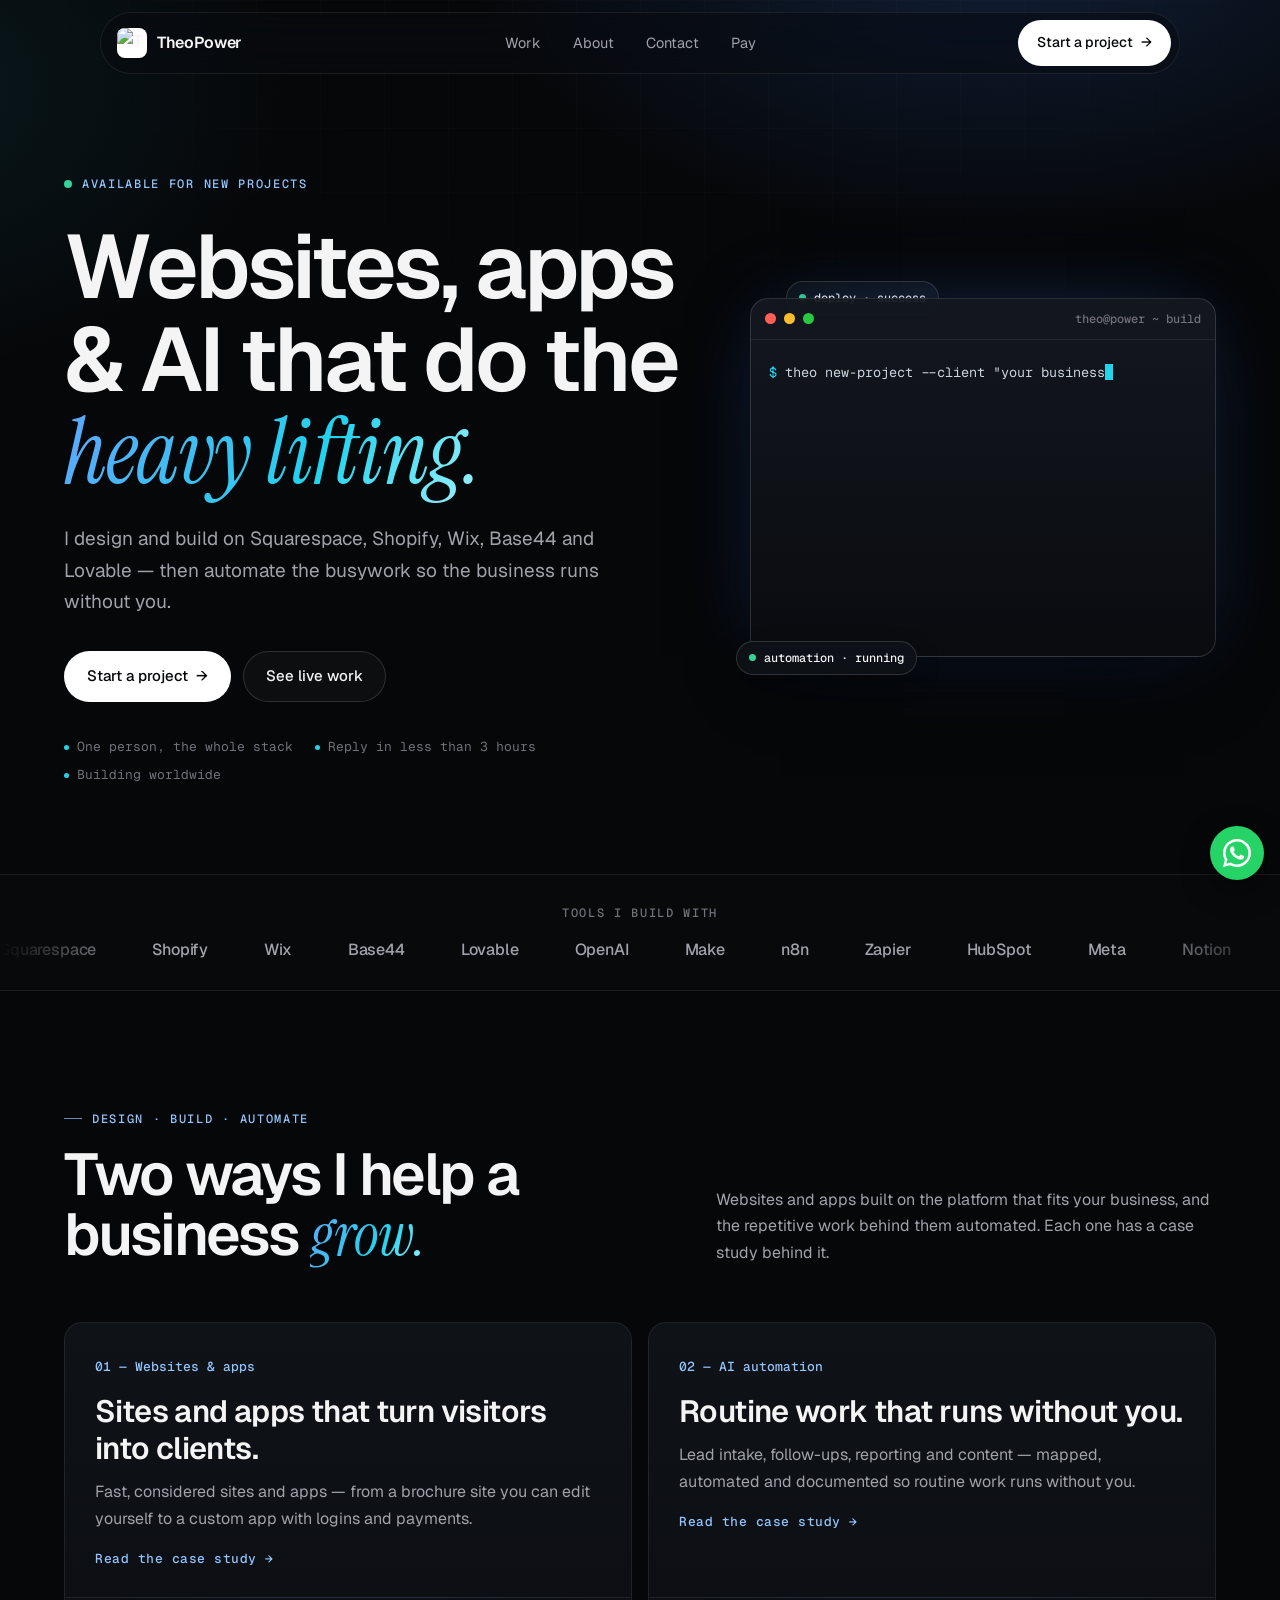
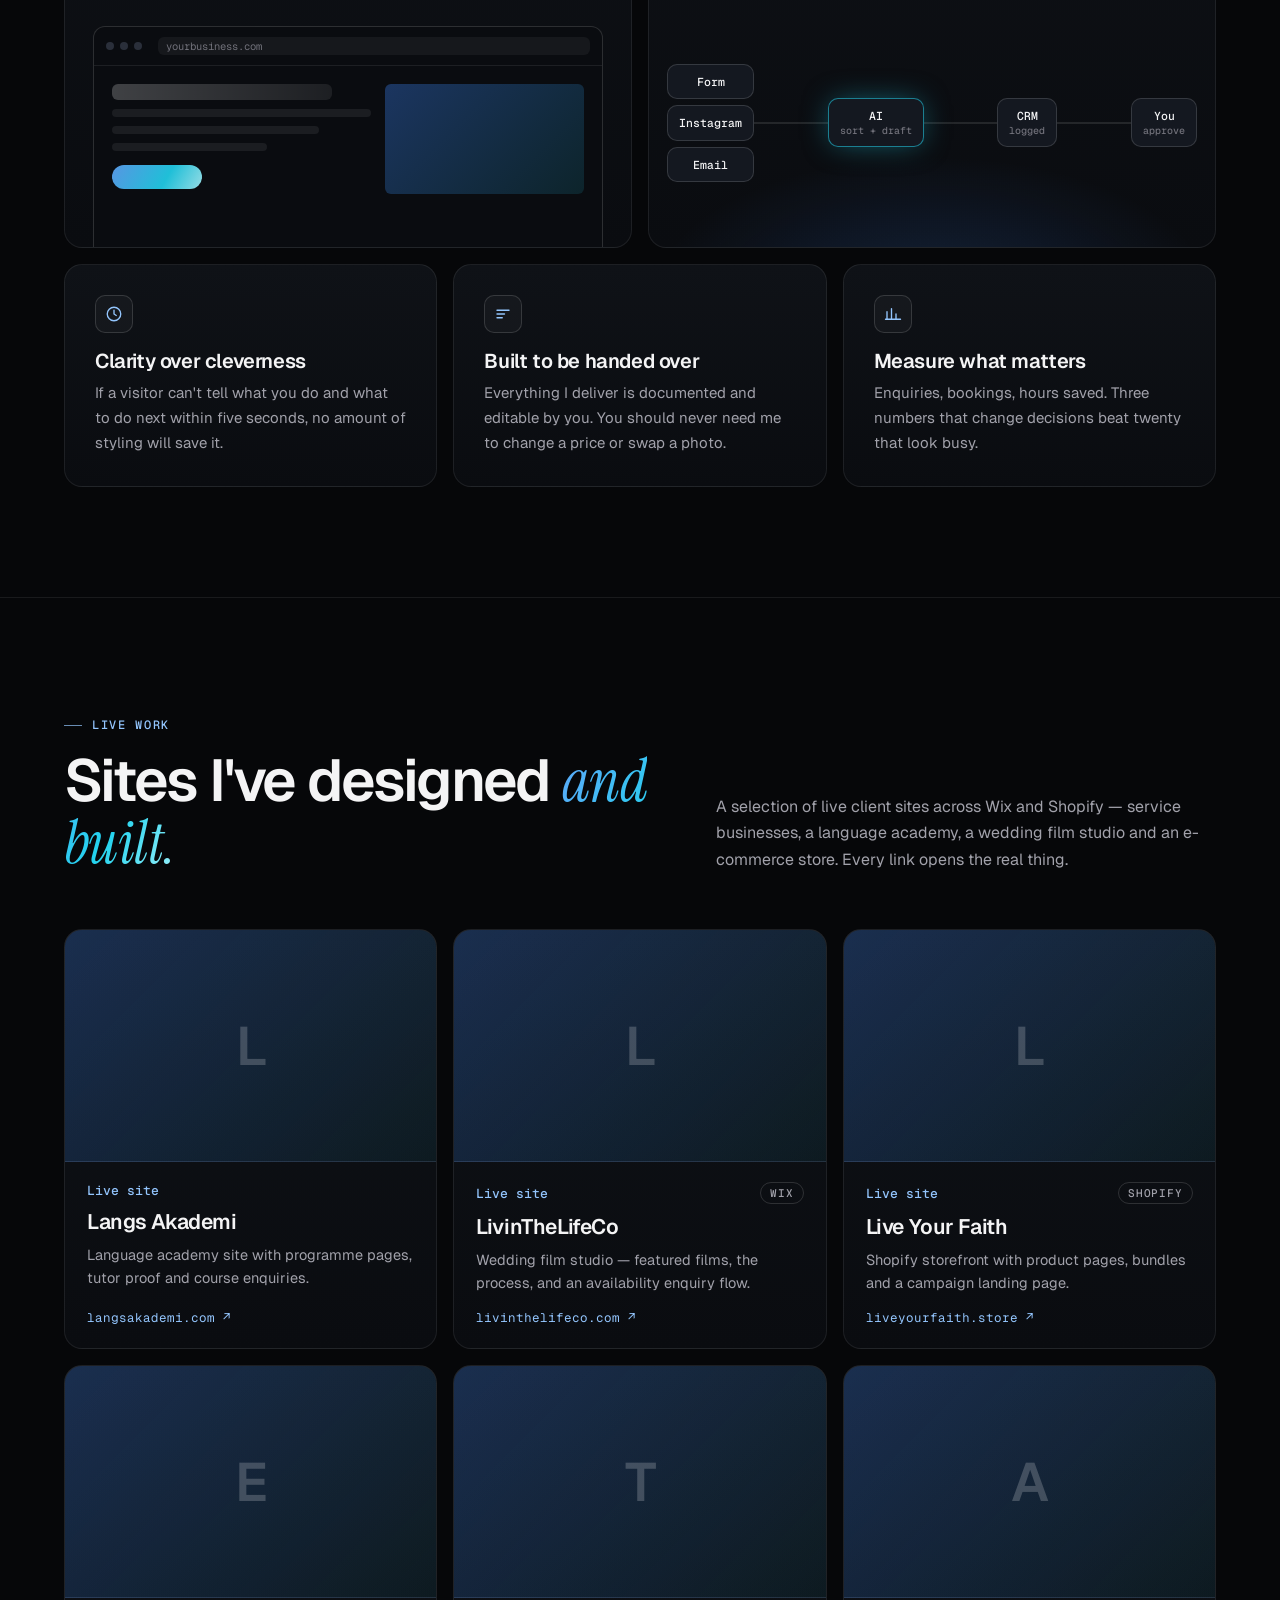
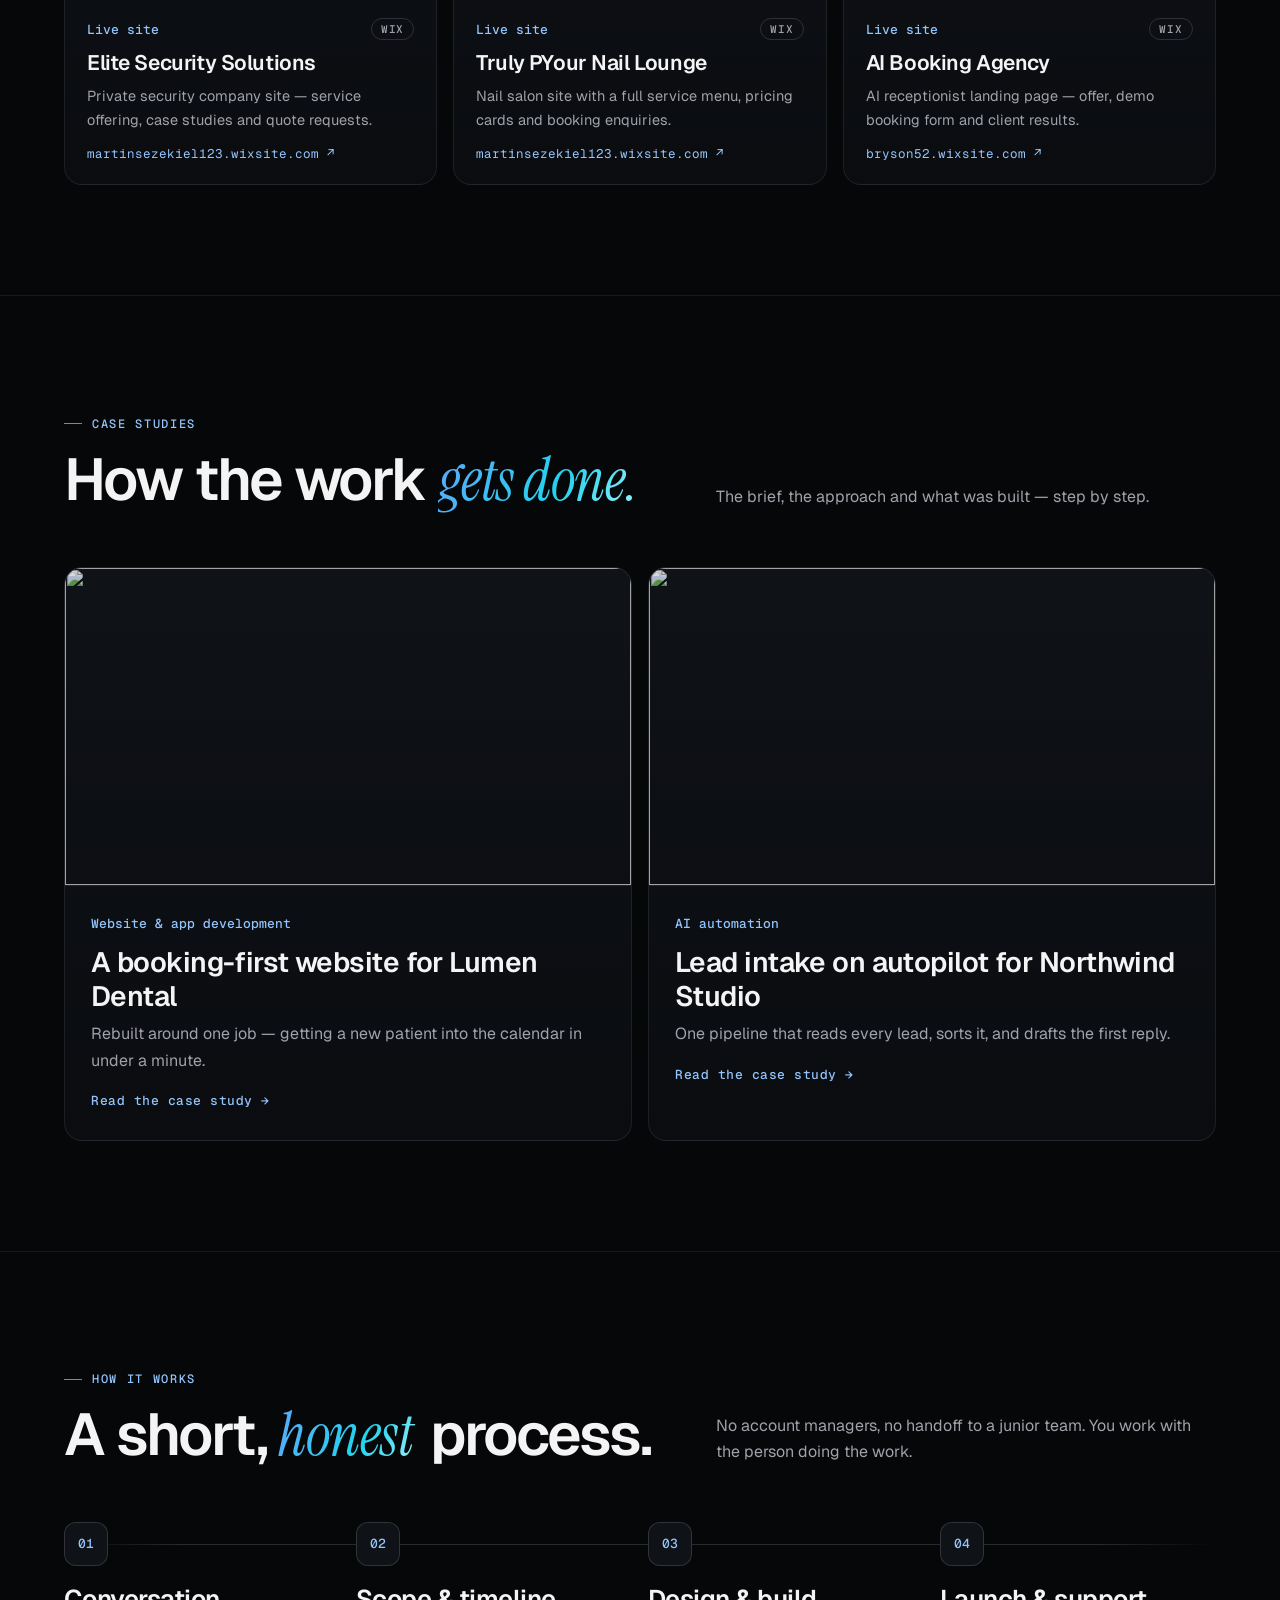
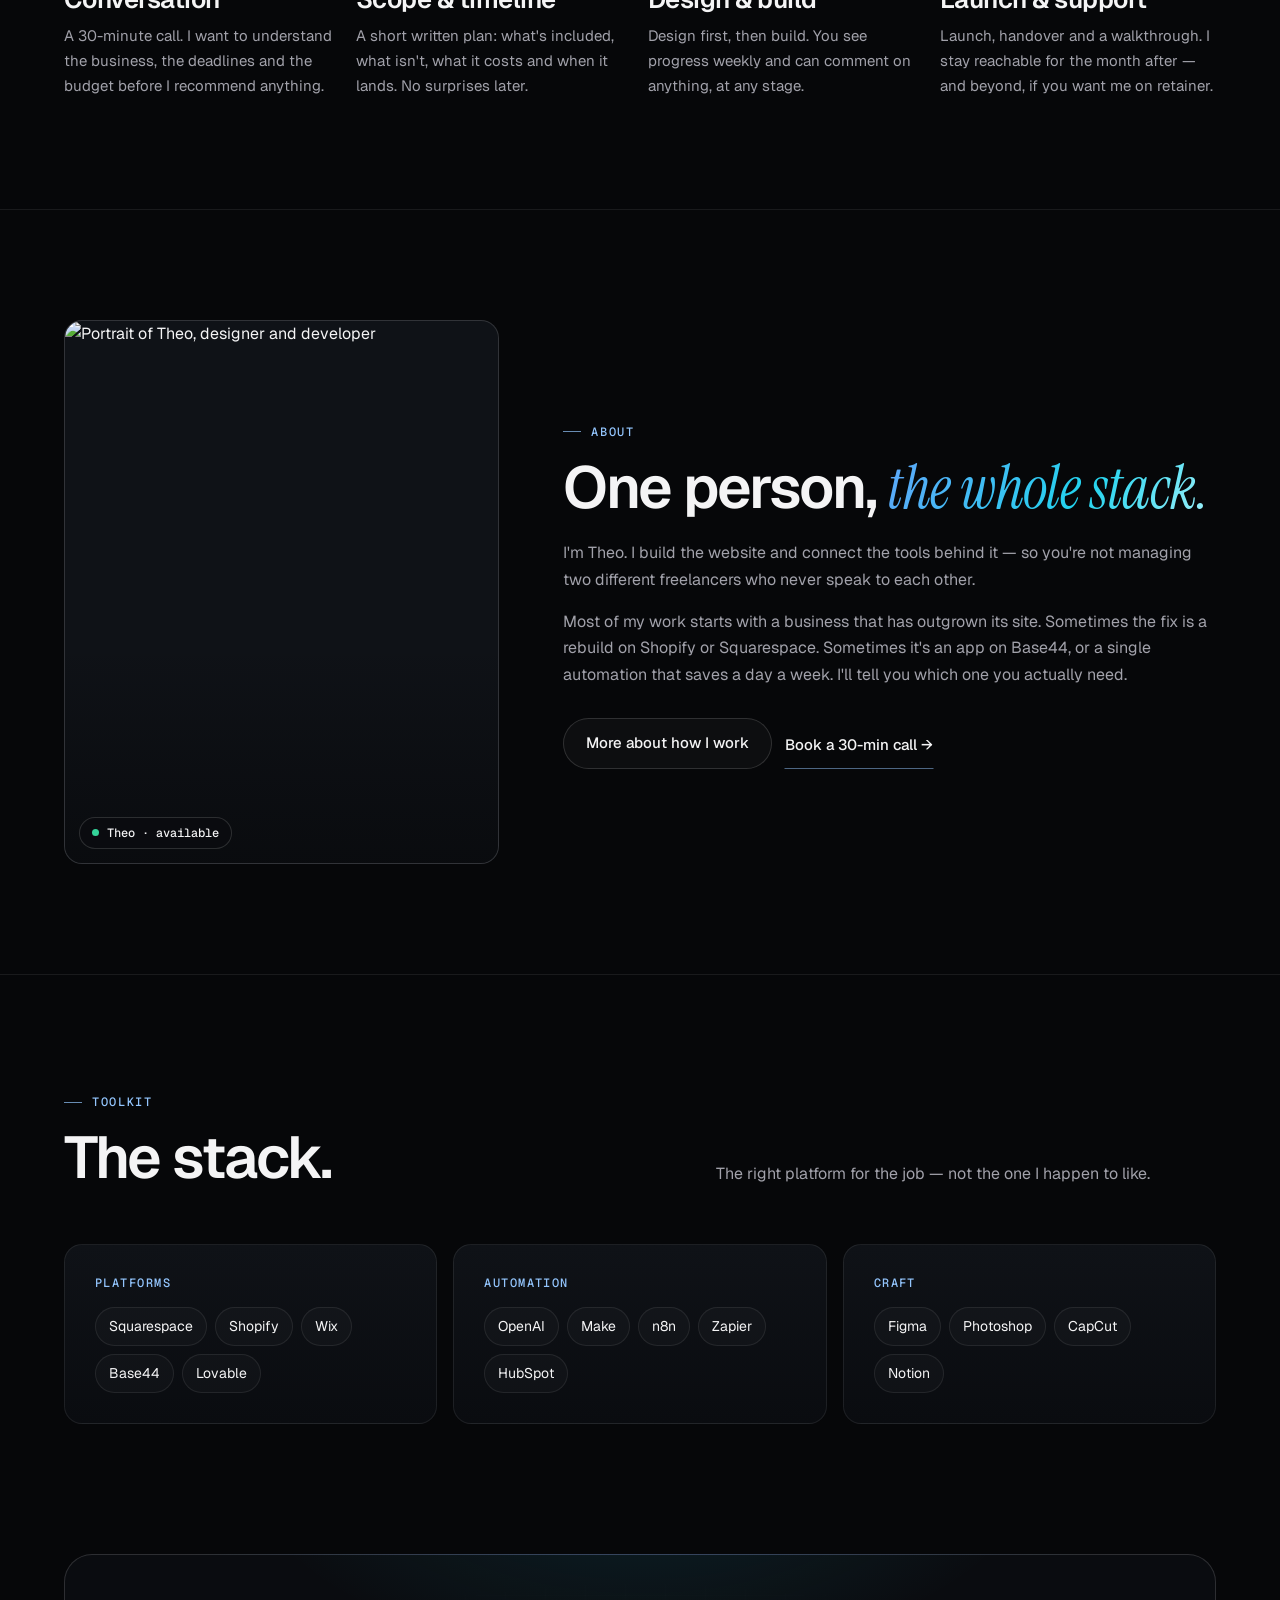
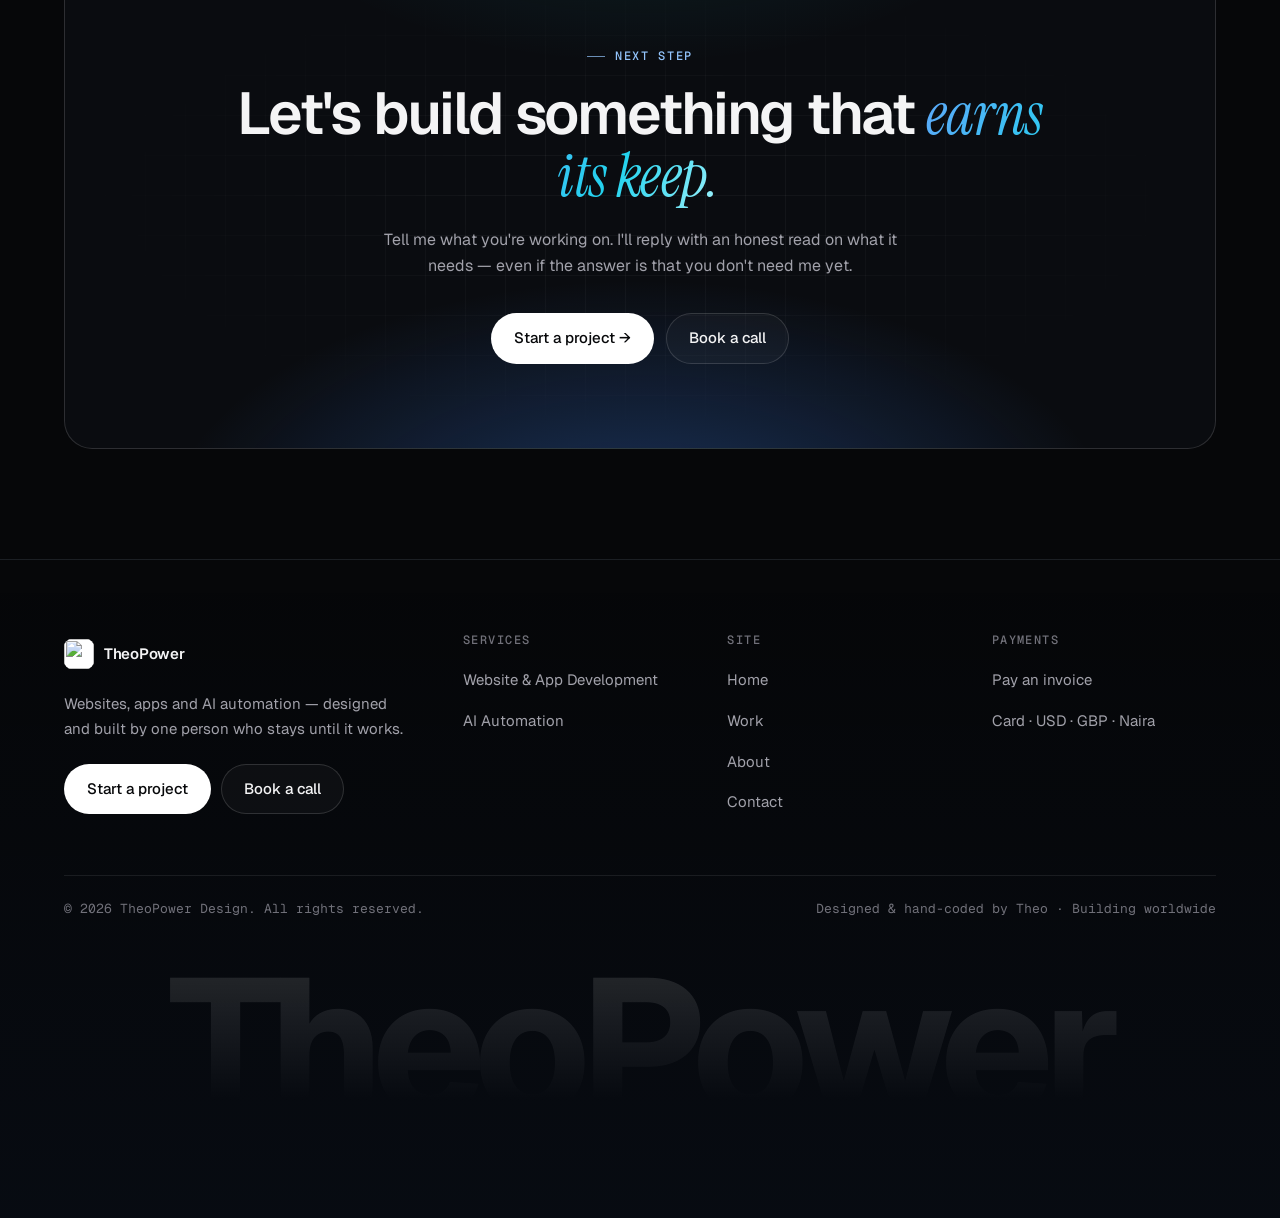
==== commit 85f066ef: "Reply time: less than 3 hours" ====
--- a/index.html
+++ b/index.html
@@ -28,7 +28,7 @@
         </div>
         <div class="hero-meta">
           <span>One person, the whole stack</span>
-          <span>Reply within one working day</span>
+          <span>Reply in less than 3 hours</span>
           <span>Building worldwide</span>
         </div>
       </div>
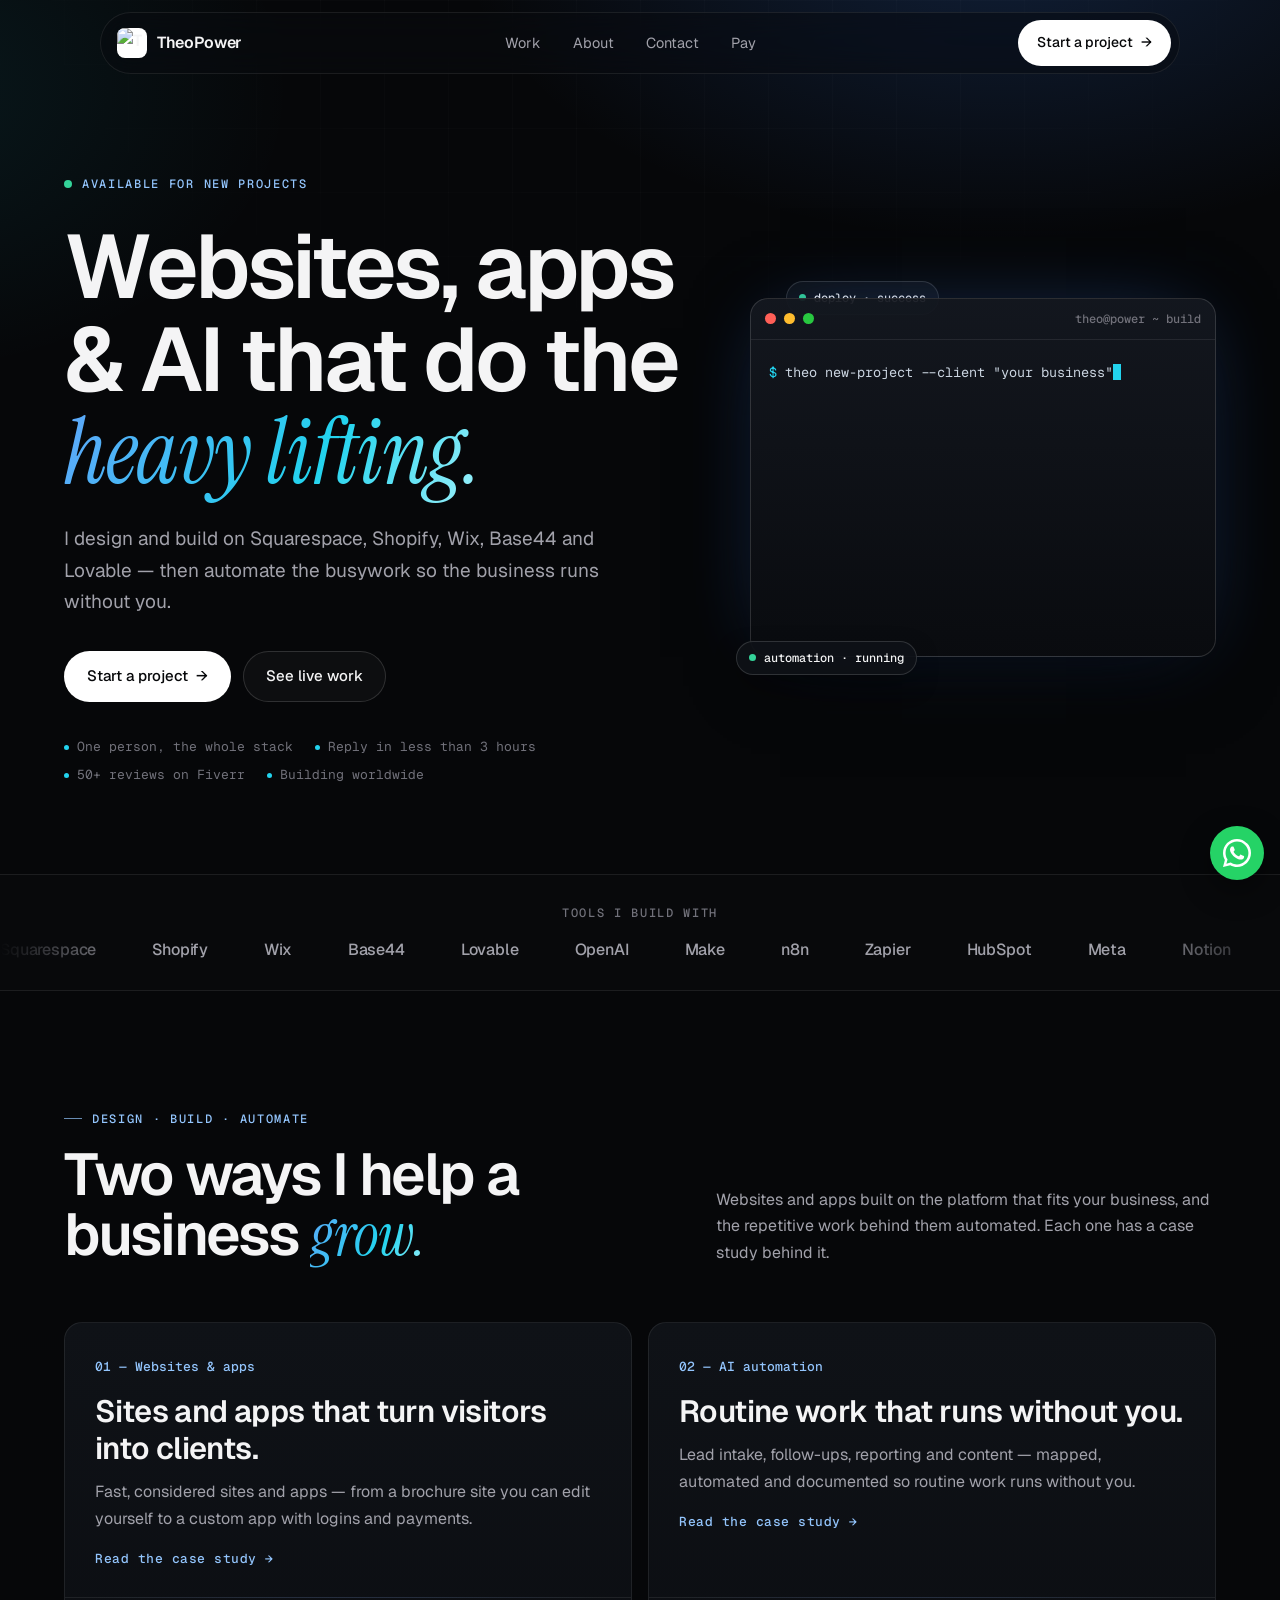
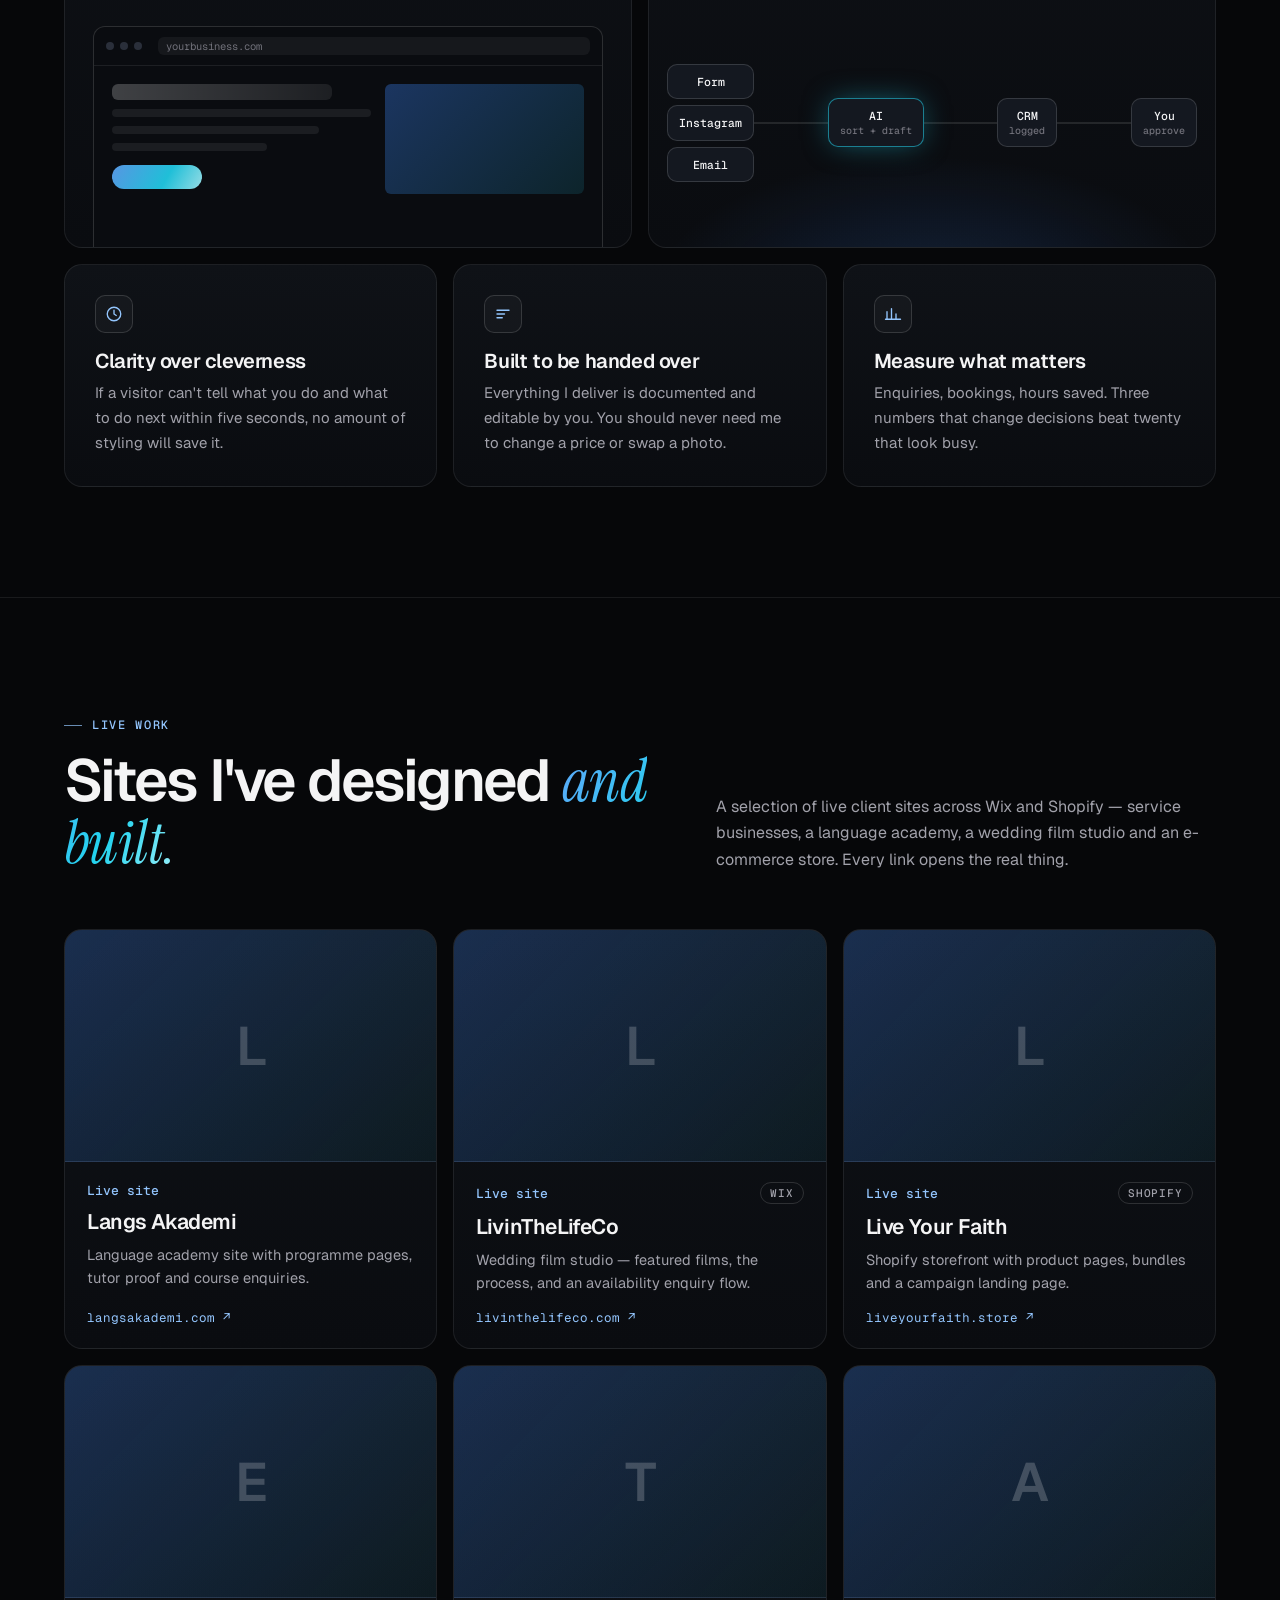
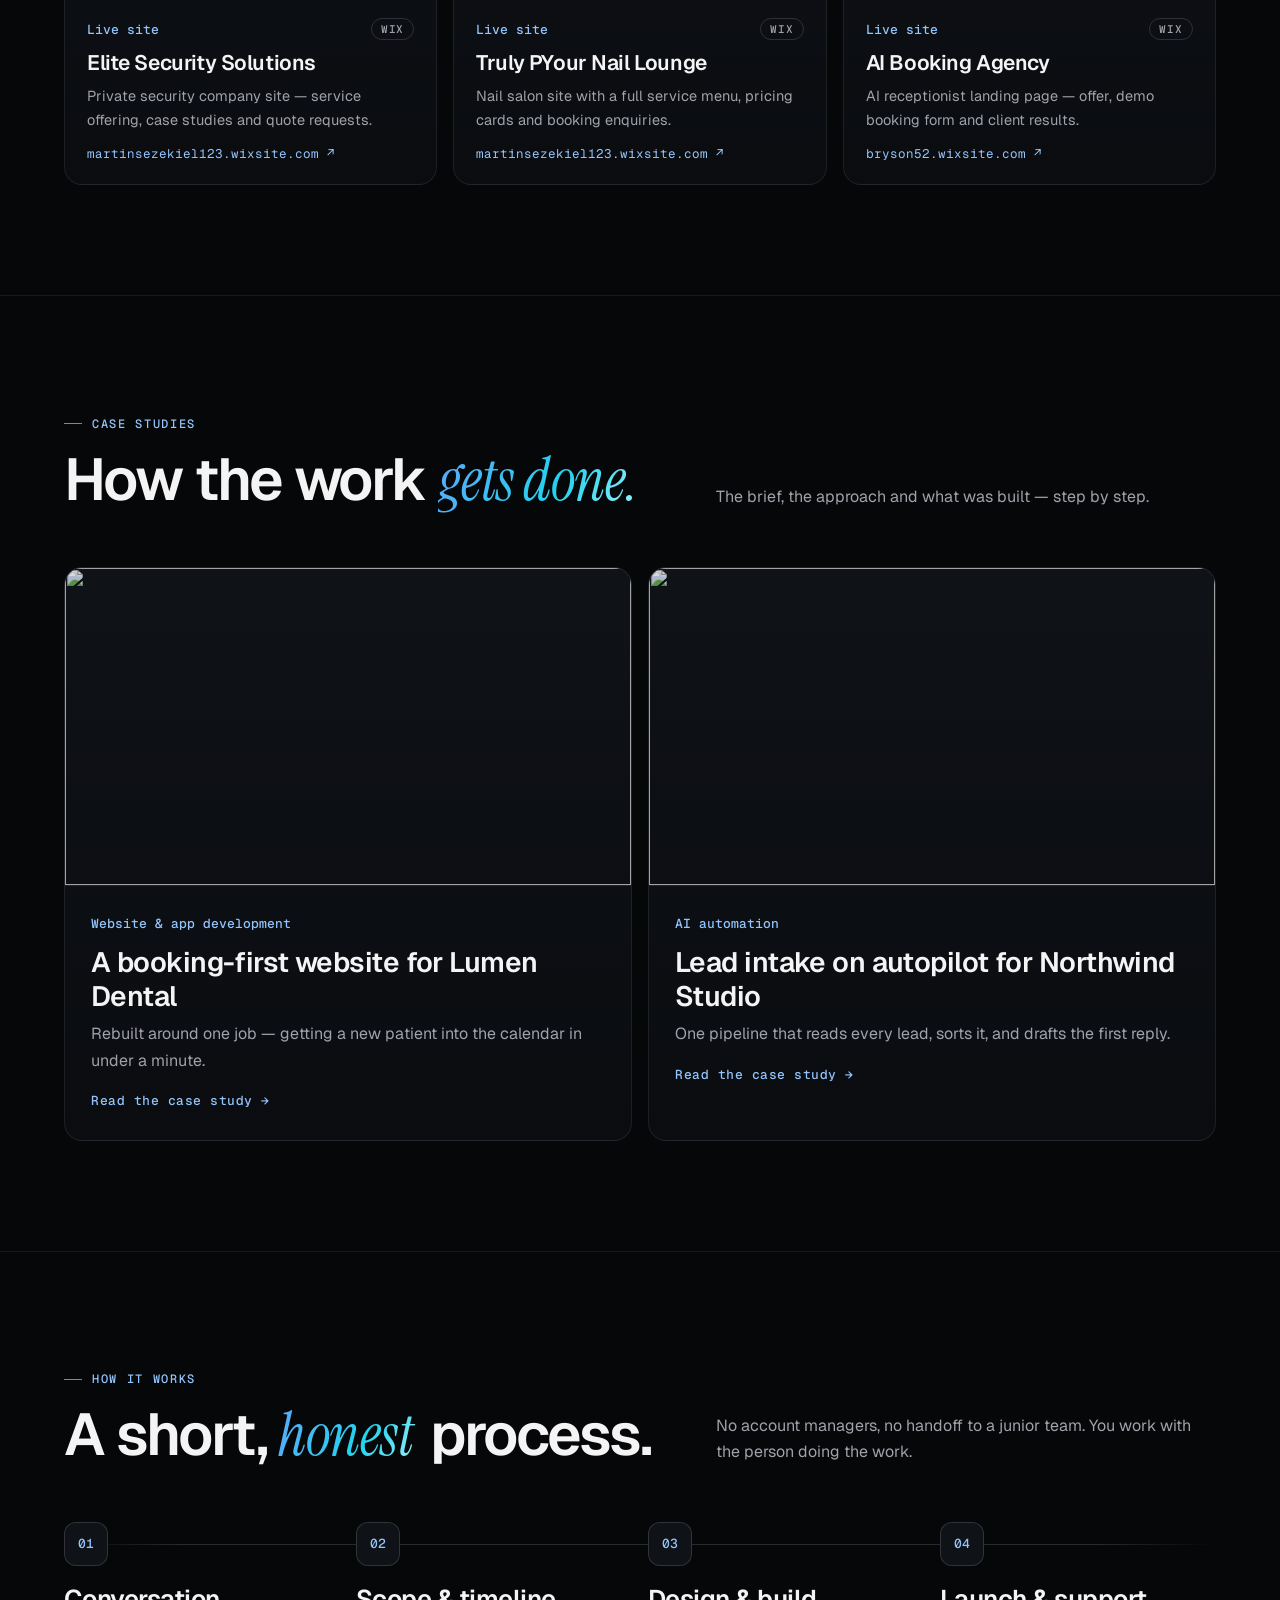
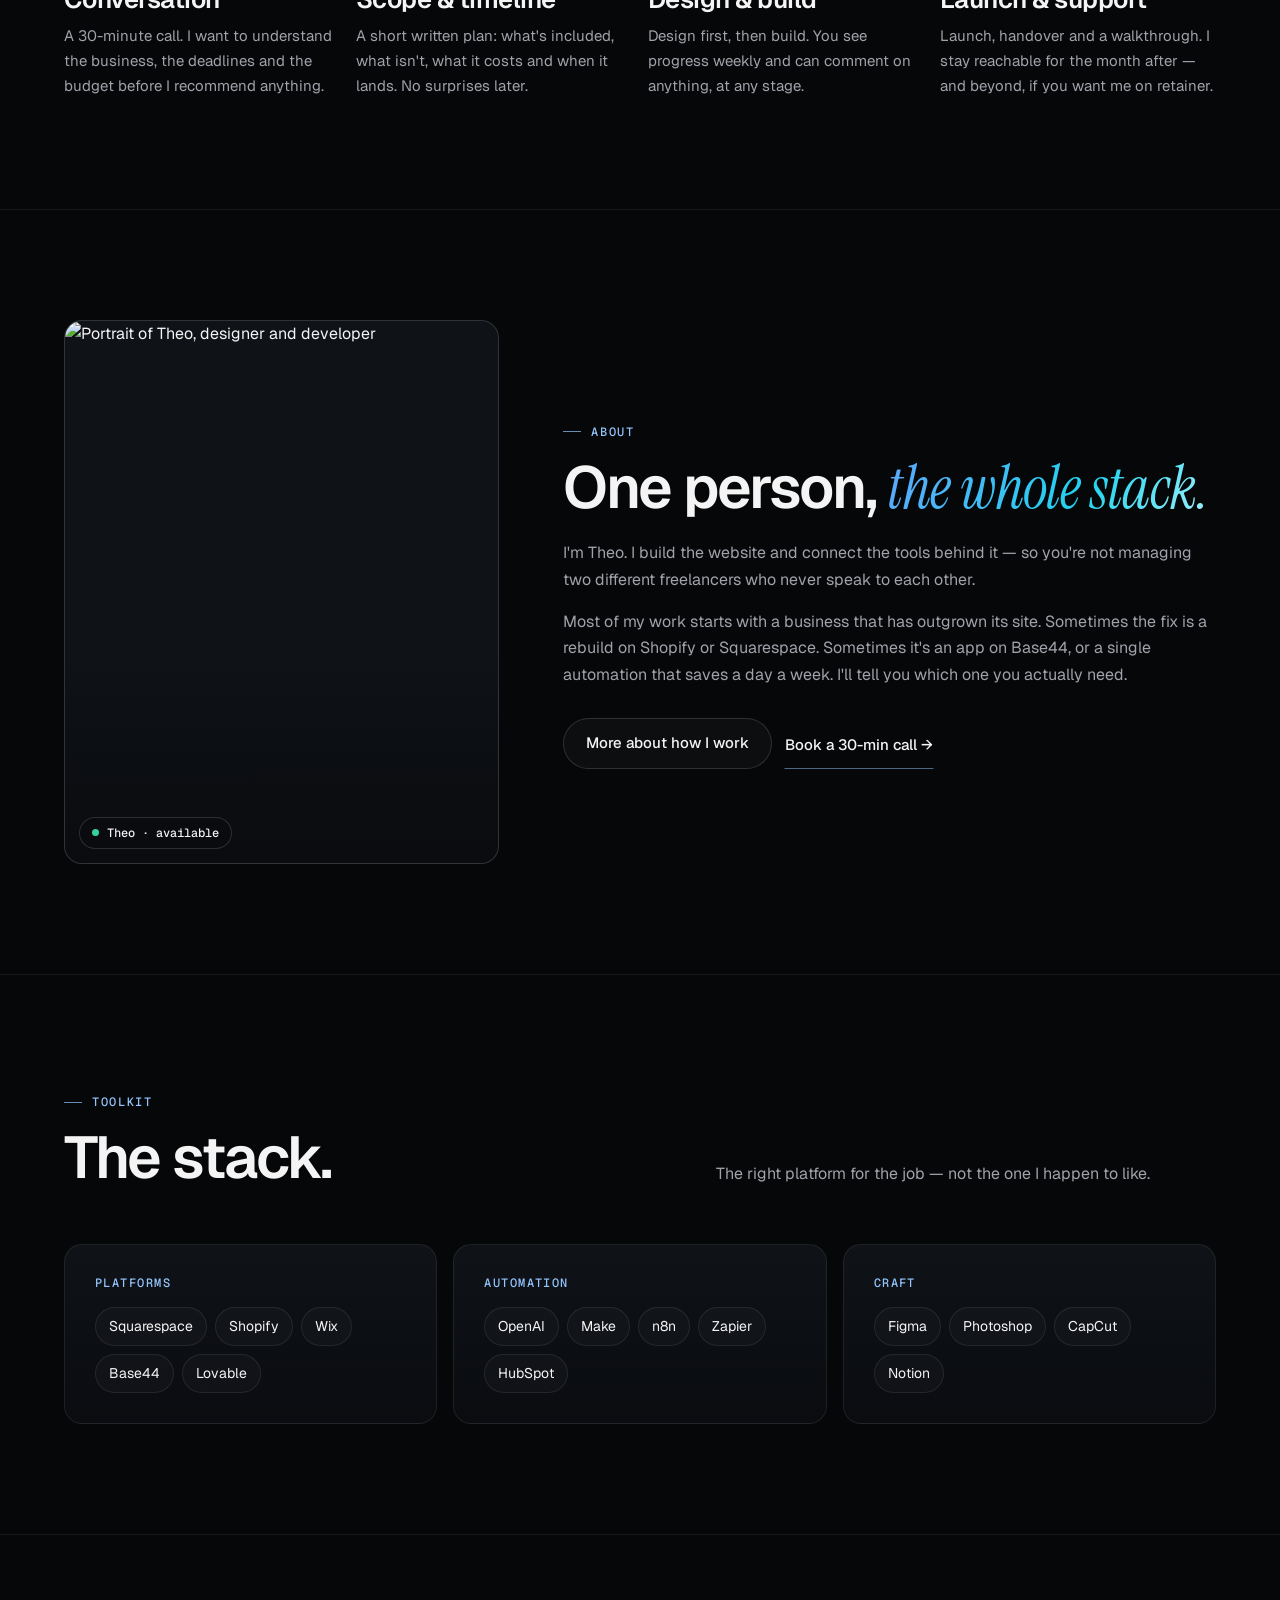
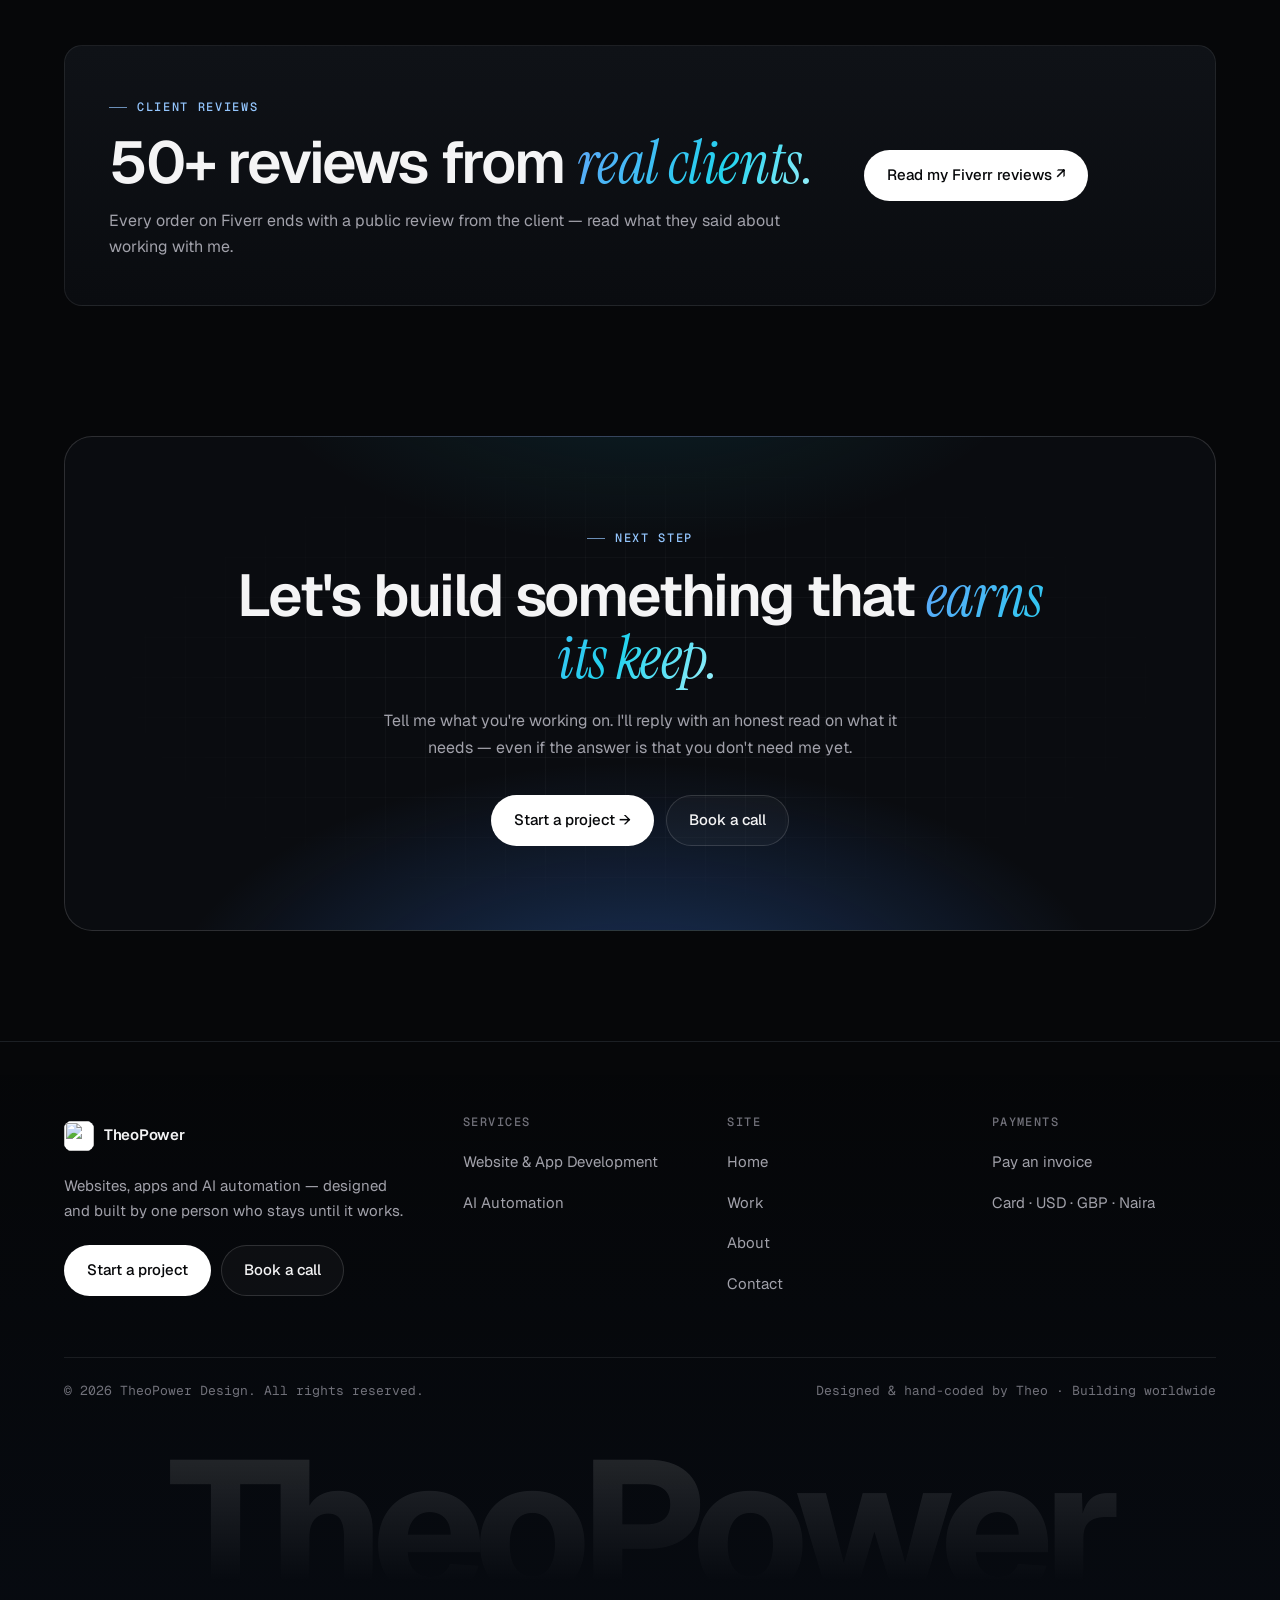
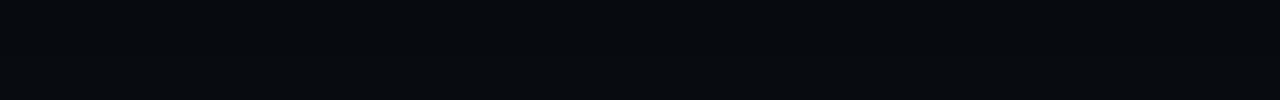
==== commit 9006b498: "Add Fiverr reviews section" ====
--- a/index.html
+++ b/index.html
@@ -29,6 +29,7 @@
         <div class="hero-meta">
           <span>One person, the whole stack</span>
           <span>Reply in less than 3 hours</span>
+          <span>50+ reviews on Fiverr</span>
           <span>Building worldwide</span>
         </div>
       </div>
@@ -185,6 +186,22 @@
         <div class="card reveal"><h4>Platforms</h4><div class="chips-list"><span>Squarespace</span><span>Shopify</span><span>Wix</span><span>Base44</span><span>Lovable</span></div></div>
         <div class="card reveal"><h4>Automation</h4><div class="chips-list"><span>OpenAI</span><span>Make</span><span>n8n</span><span>Zapier</span><span>HubSpot</span></div></div>
         <div class="card reveal"><h4>Craft</h4><div class="chips-list"><span>Figma</span><span>Photoshop</span><span>CapCut</span><span>Notion</span></div></div>
+      </div>
+    </div>
+  </section>
+
+  <!-- REVIEWS -->
+  <section class="divider">
+    <div class="wrap">
+      <div class="card reviews reveal">
+        <div>
+          <span class="eyebrow">Client reviews</span>
+          <h2>50+ reviews from <em>real clients.</em></h2>
+          <p>Every order on Fiverr ends with a public review from the client — read what they said about working with me.</p>
+        </div>
+        <div class="rv-cta">
+          <a class="btn btn-primary" href="https://www.fiverr.com/s/p3wV6ql" target="_blank" rel="noopener">Read my Fiverr reviews ↗</a>
+        </div>
       </div>
     </div>
   </section>
--- a/styles.css
+++ b/styles.css
@@ -425,3 +425,8 @@
 .hero-visual .c1{top:-17px;right:auto;left:36px}
 @media(max-width:600px){.term-body .d{display:none}.term-body{min-height:250px}.hero-visual .c1{left:16px}}
 .page-hero a.eyebrow::before{display:none}
+.reviews{display:grid;grid-template-columns:1.4fr .6fr;gap:40px;align-items:center;padding:44px}
+.reviews h2{margin:16px 0 14px}
+.rv-cta{display:flex;flex-direction:column;align-items:flex-start;gap:16px}
+.stars{font-size:26px;letter-spacing:4px;background:var(--grad);-webkit-background-clip:text;background-clip:text;color:transparent}
+@media(max-width:820px){.reviews{grid-template-columns:1fr;padding:28px;gap:24px}}
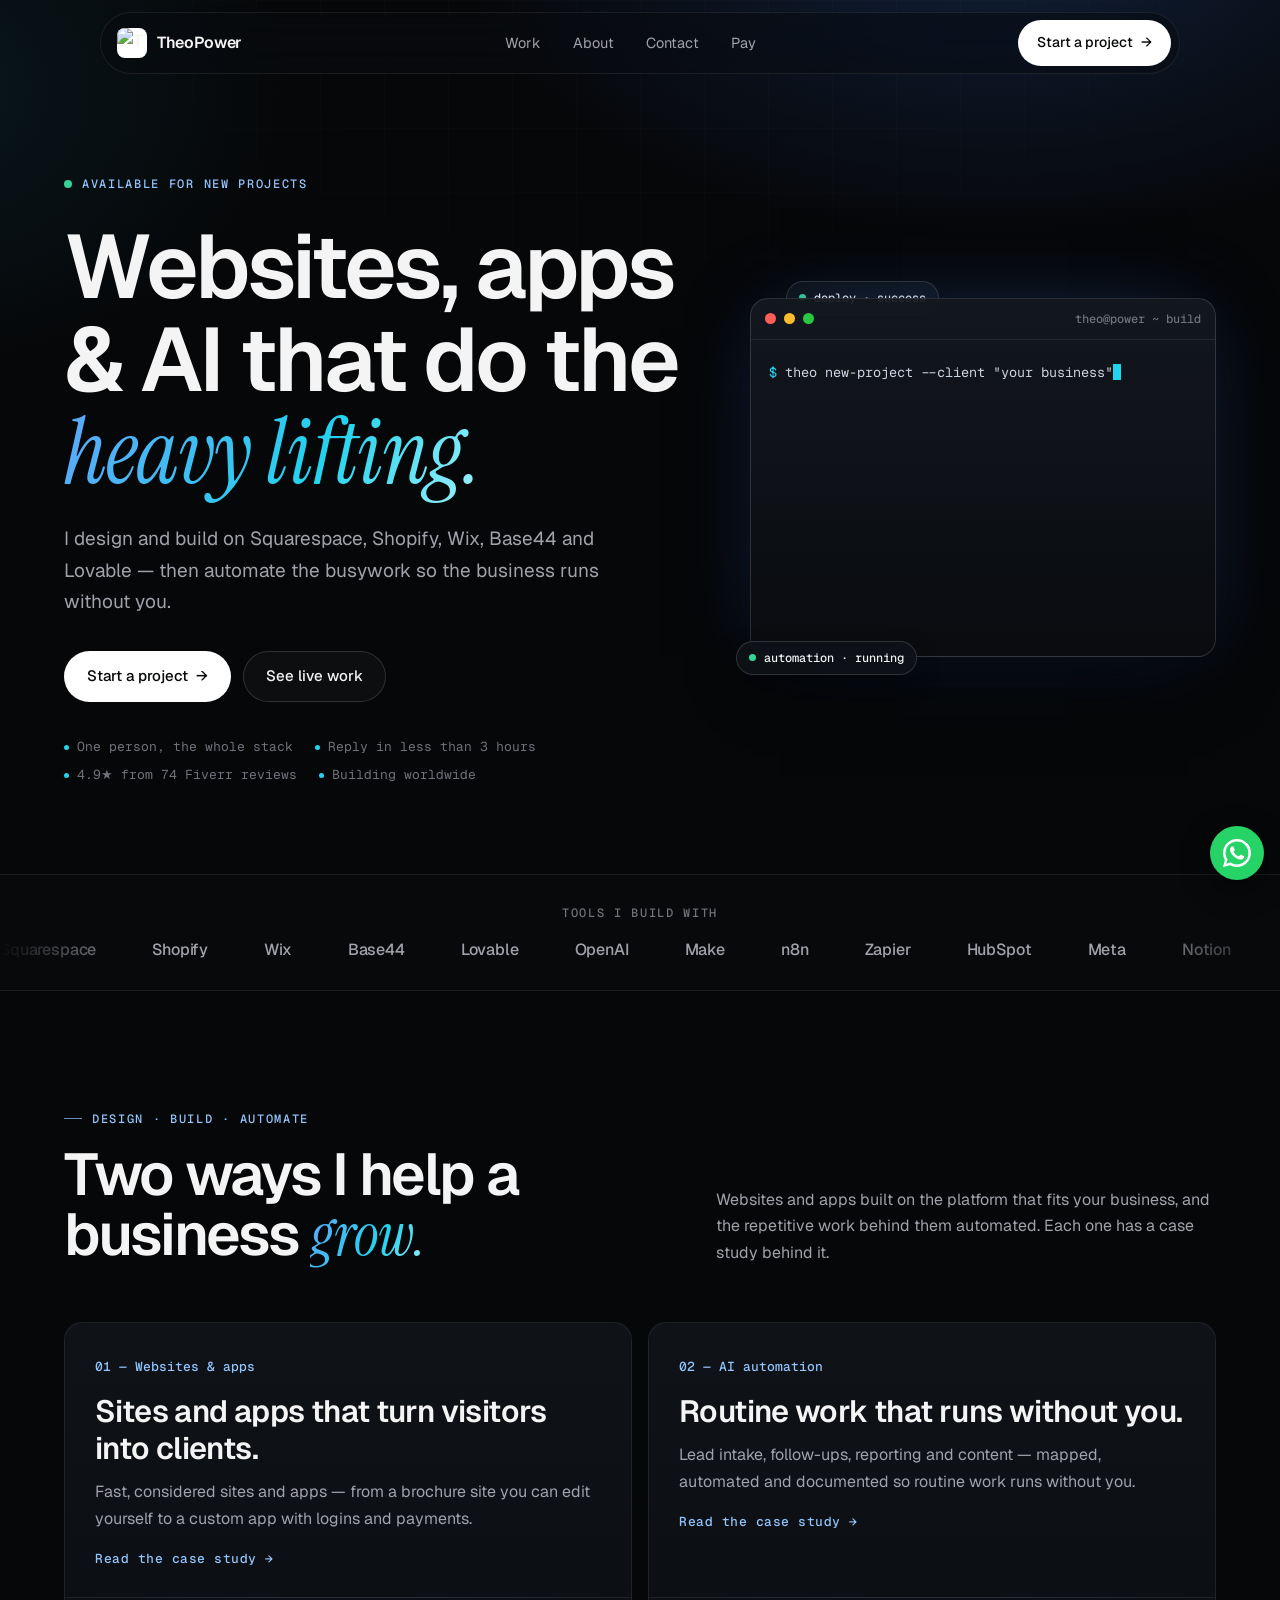
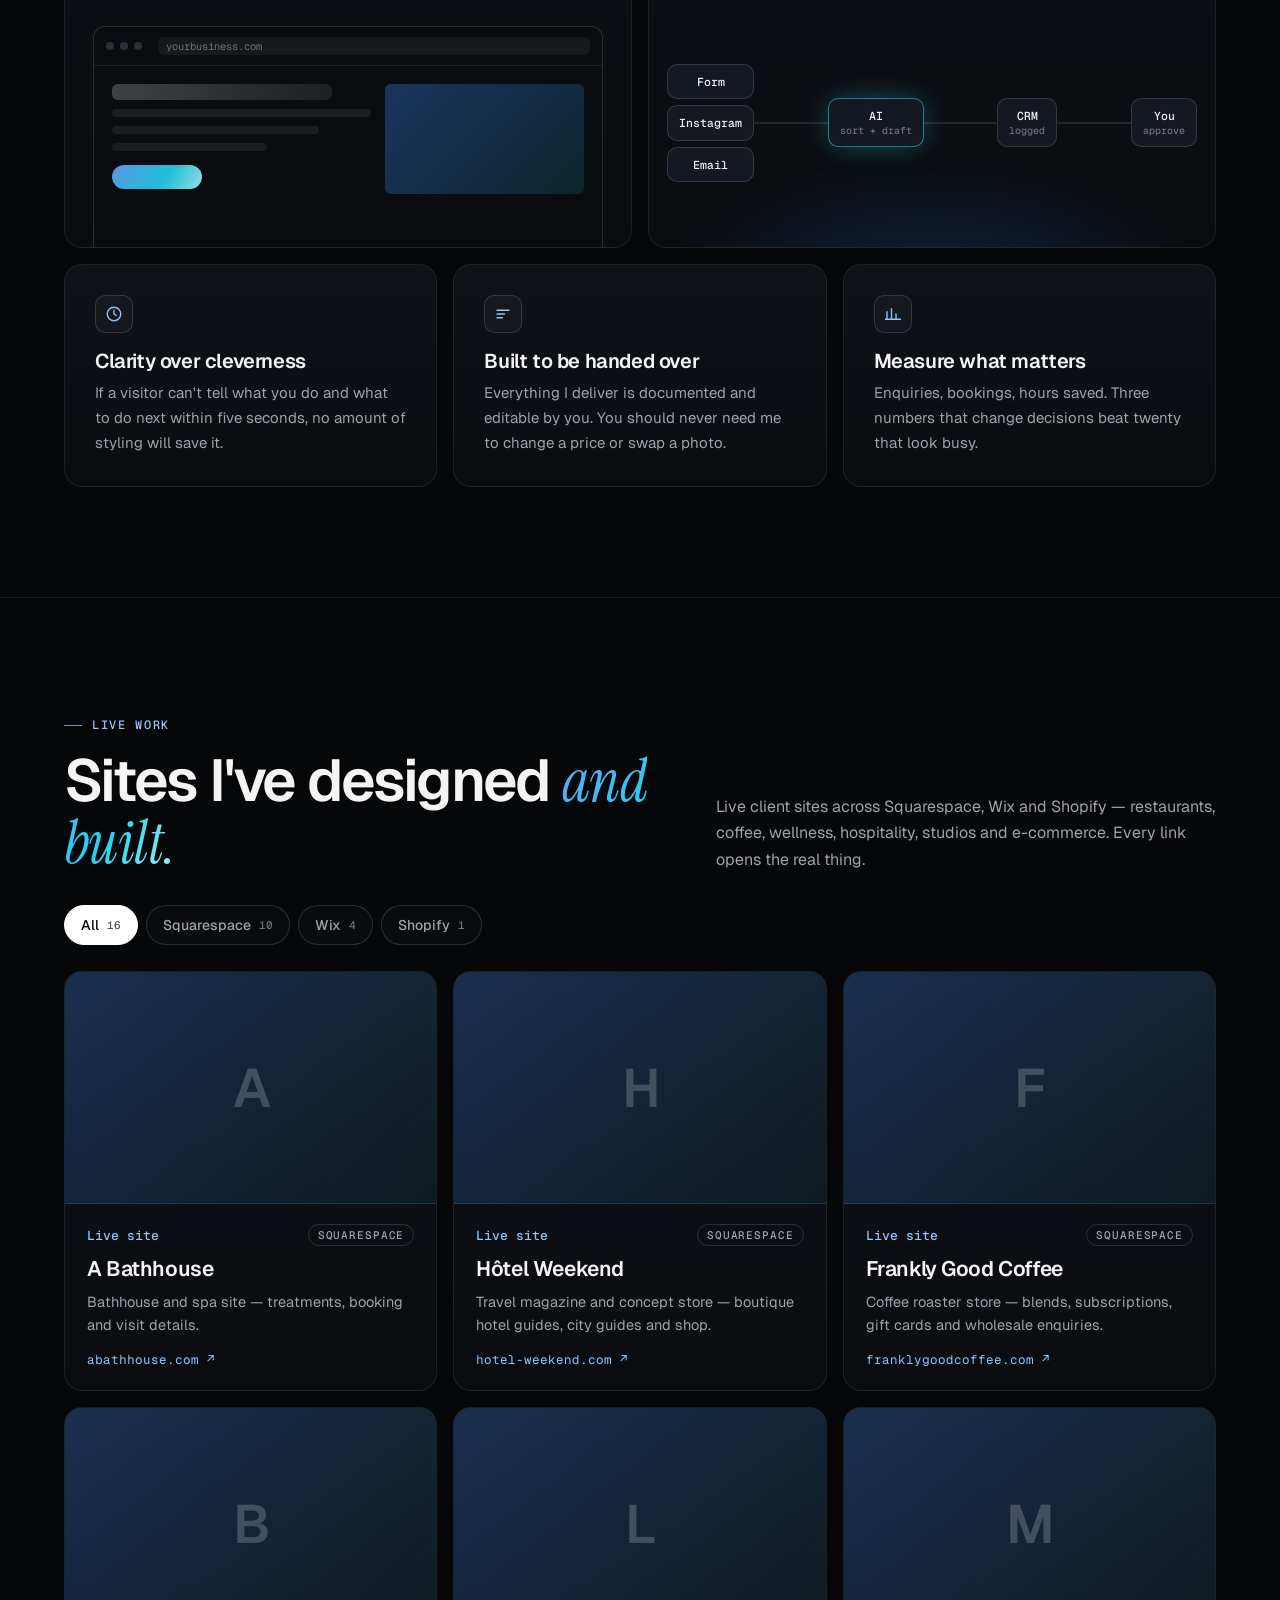
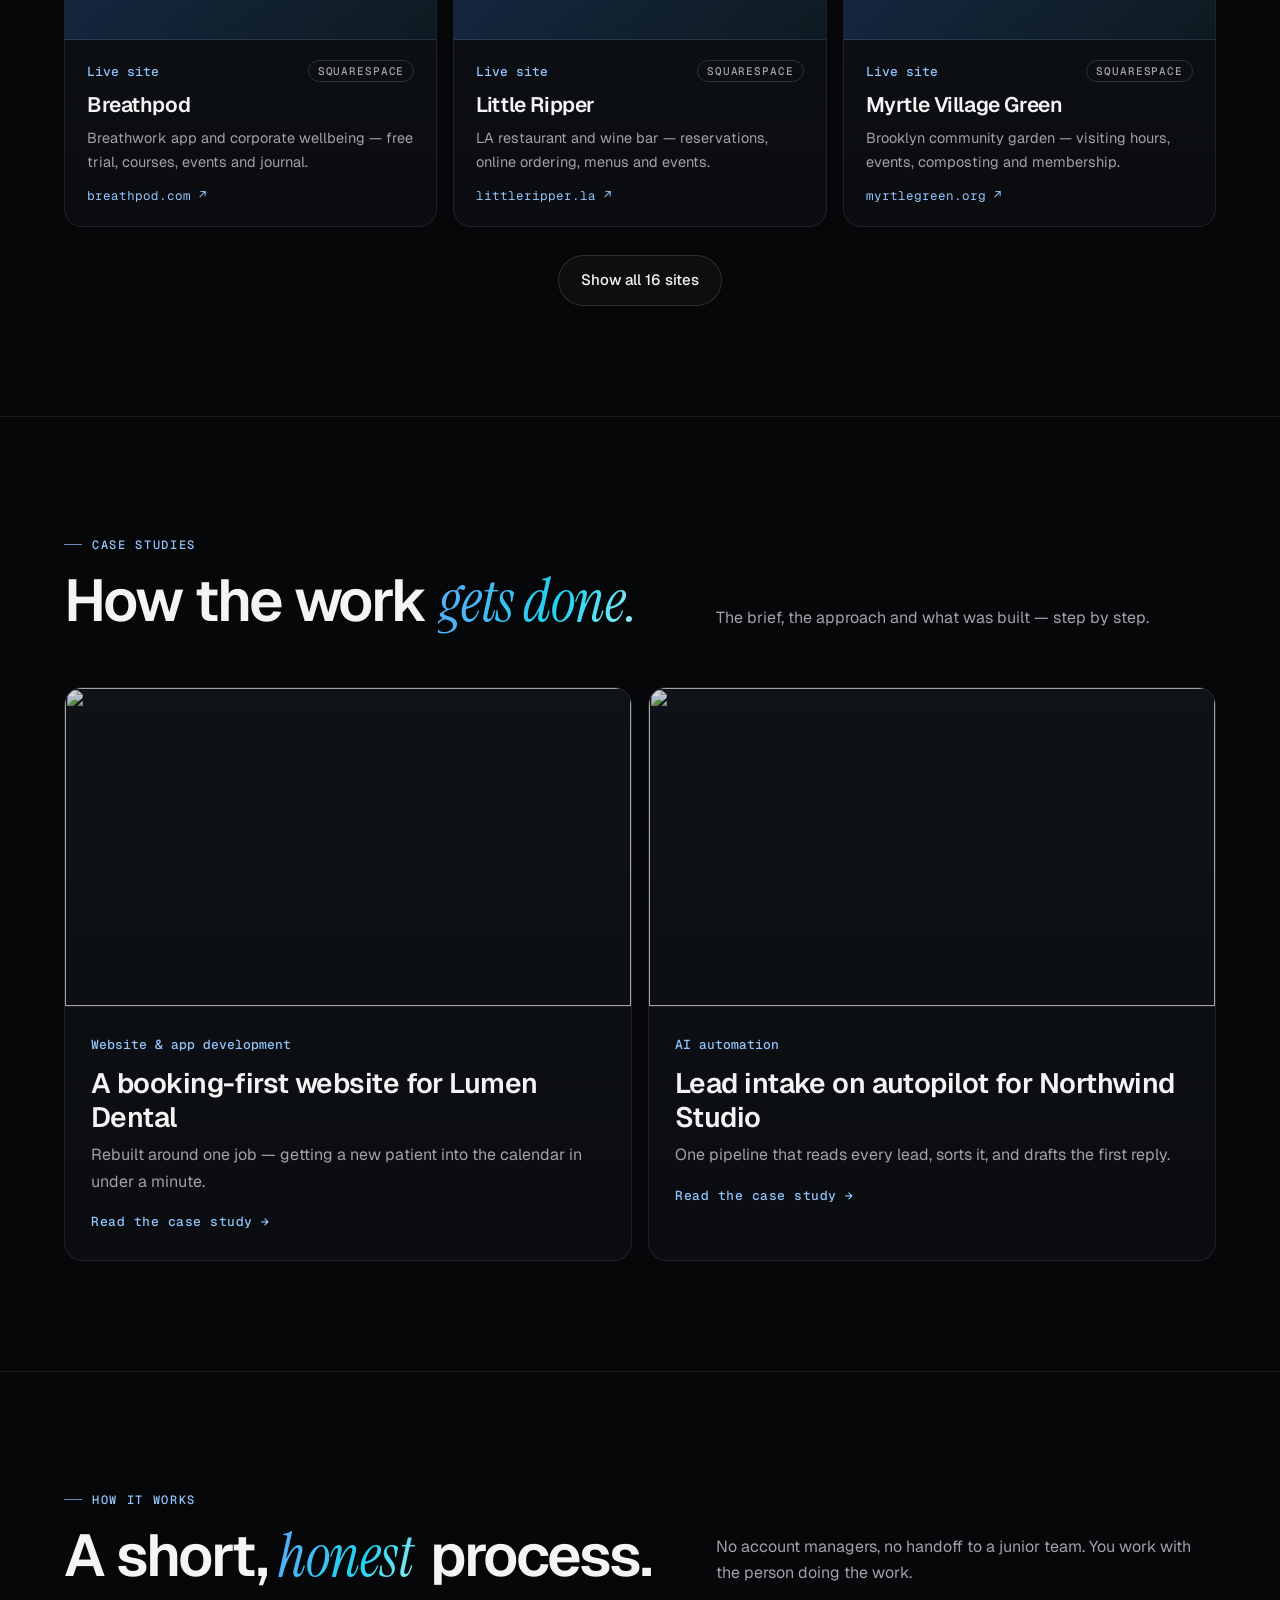
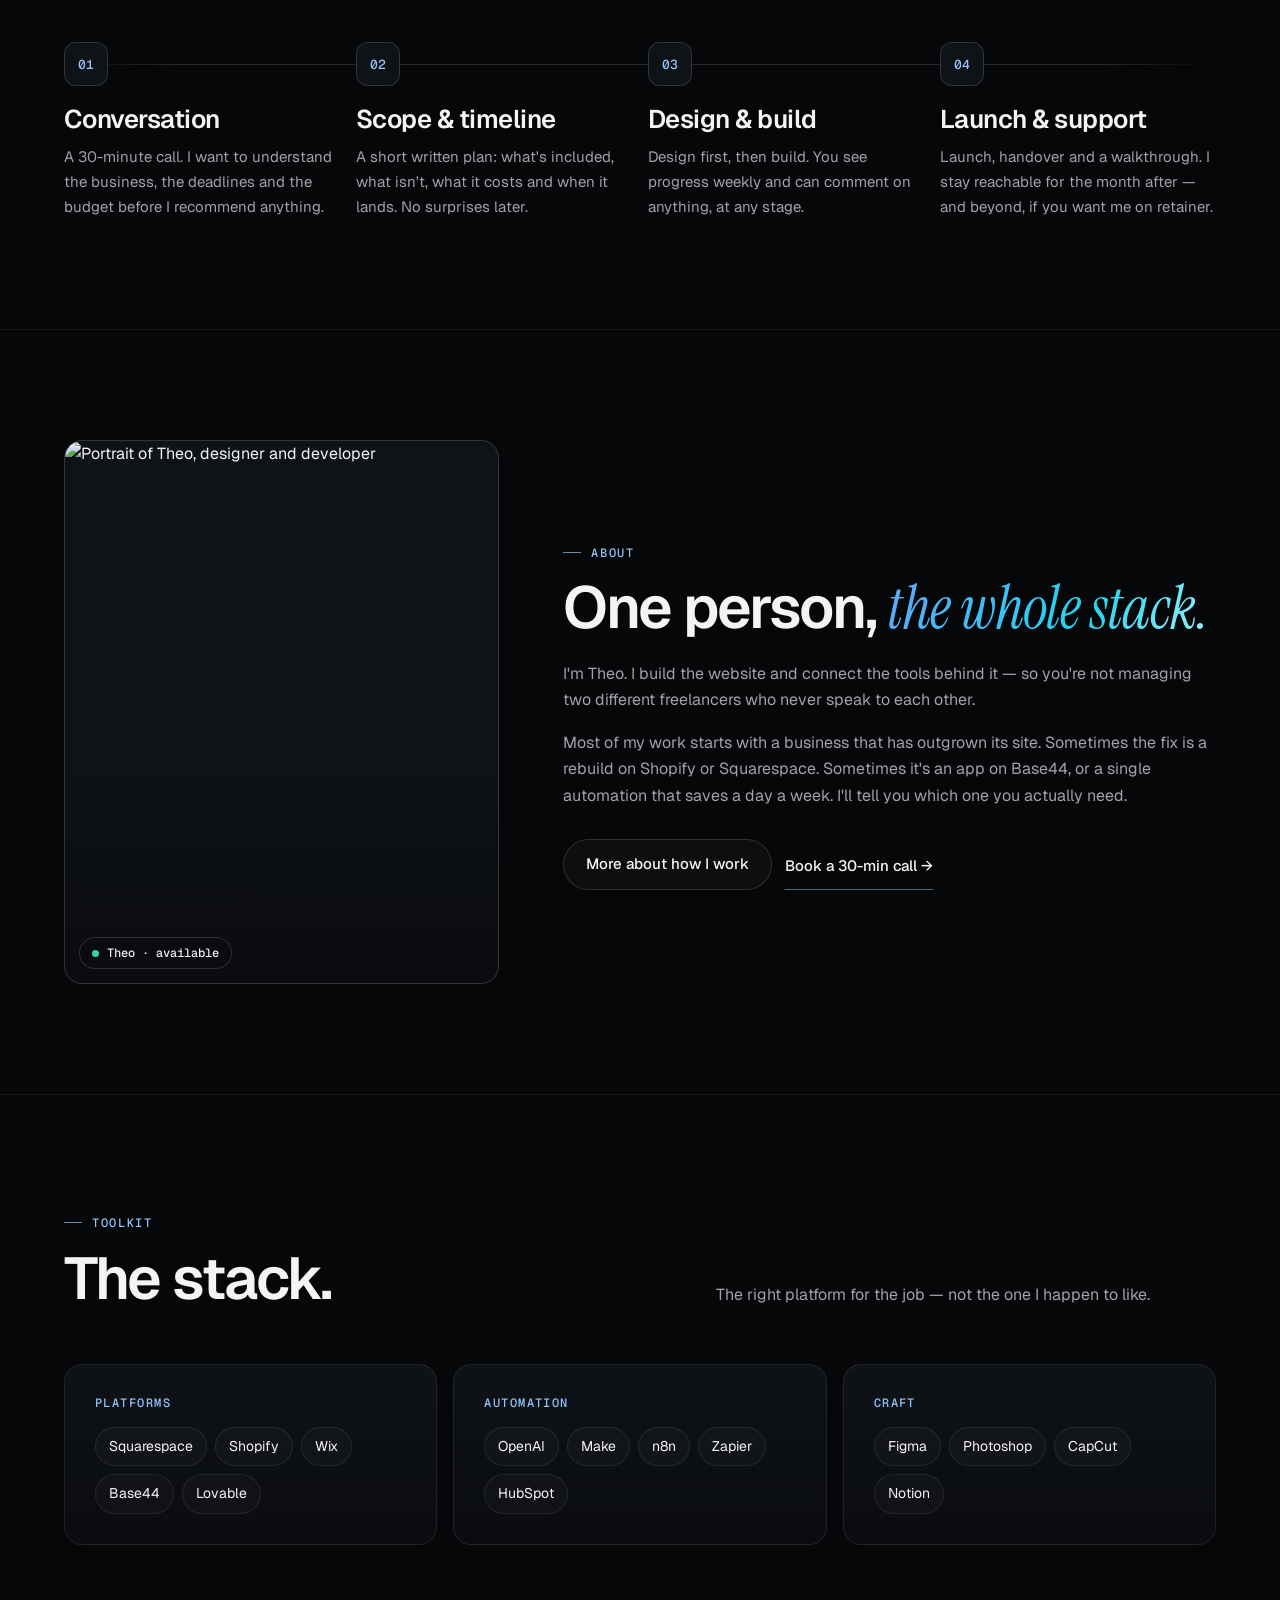
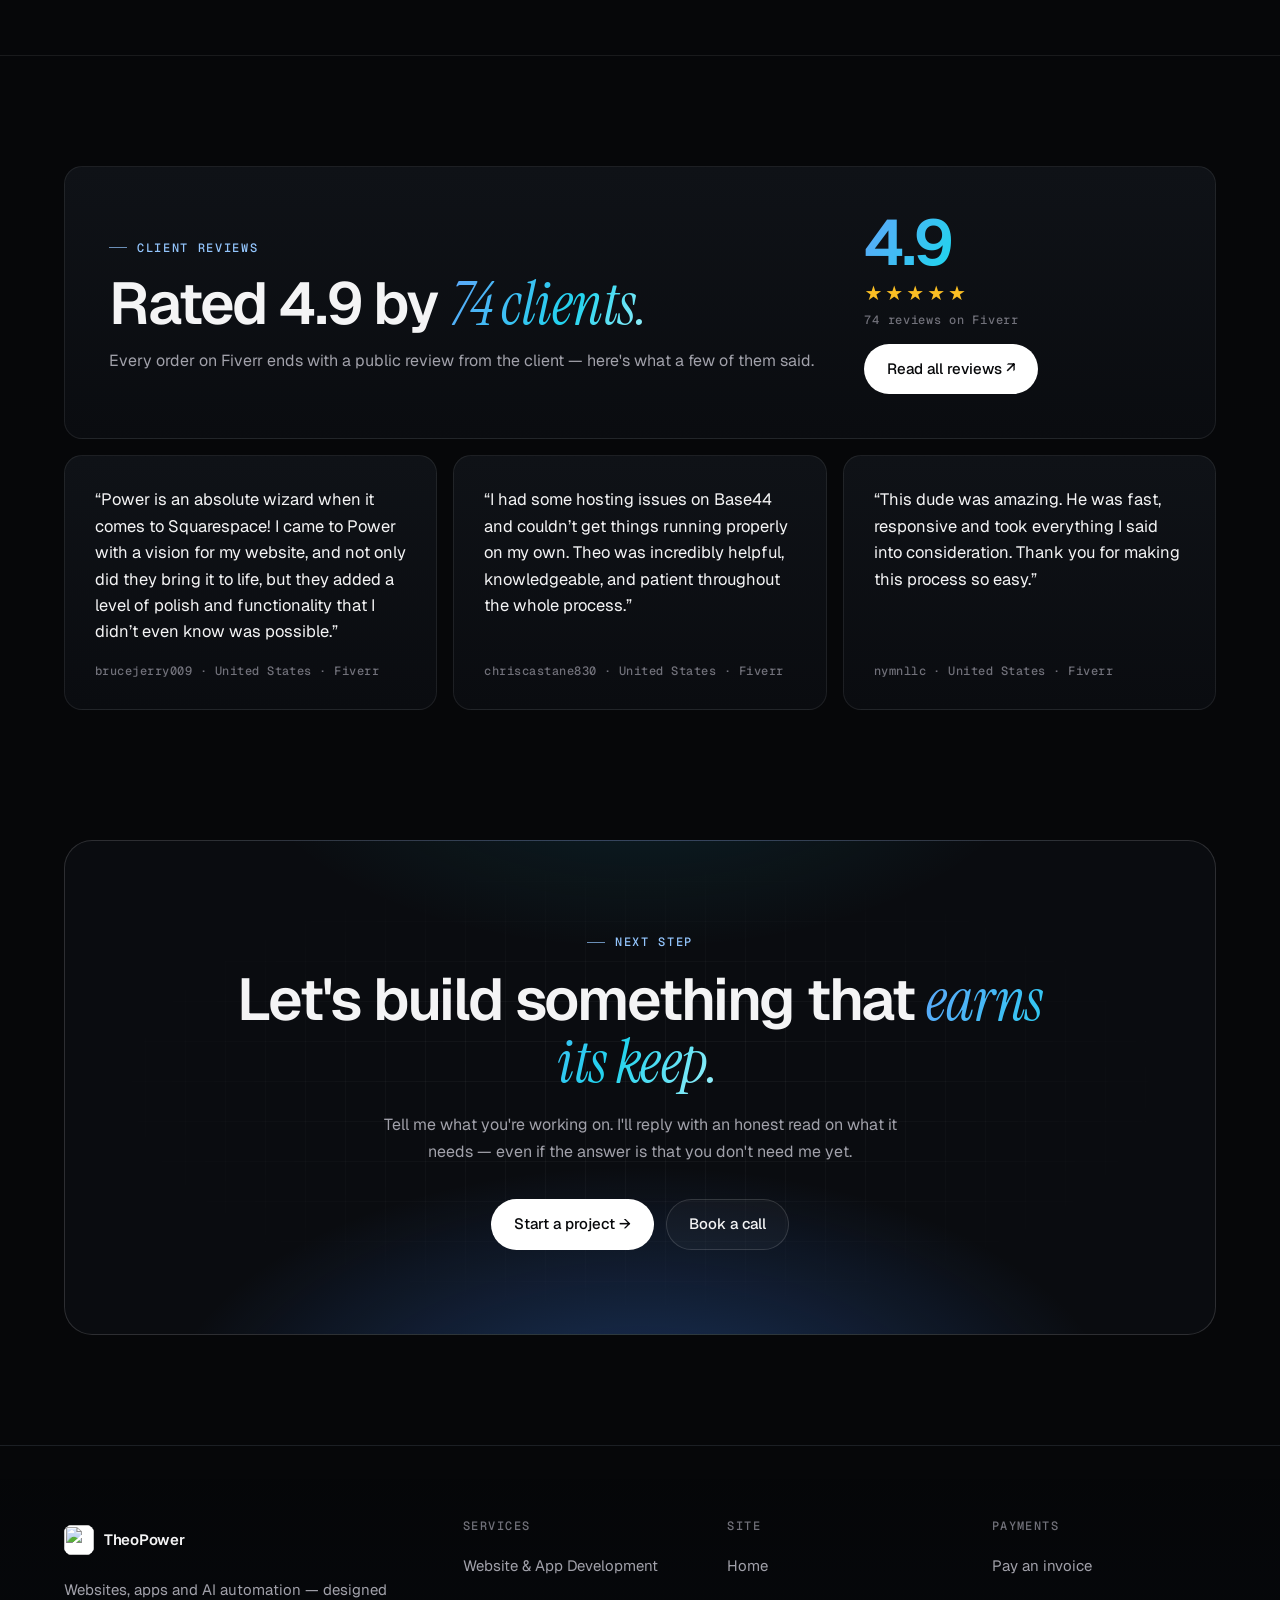
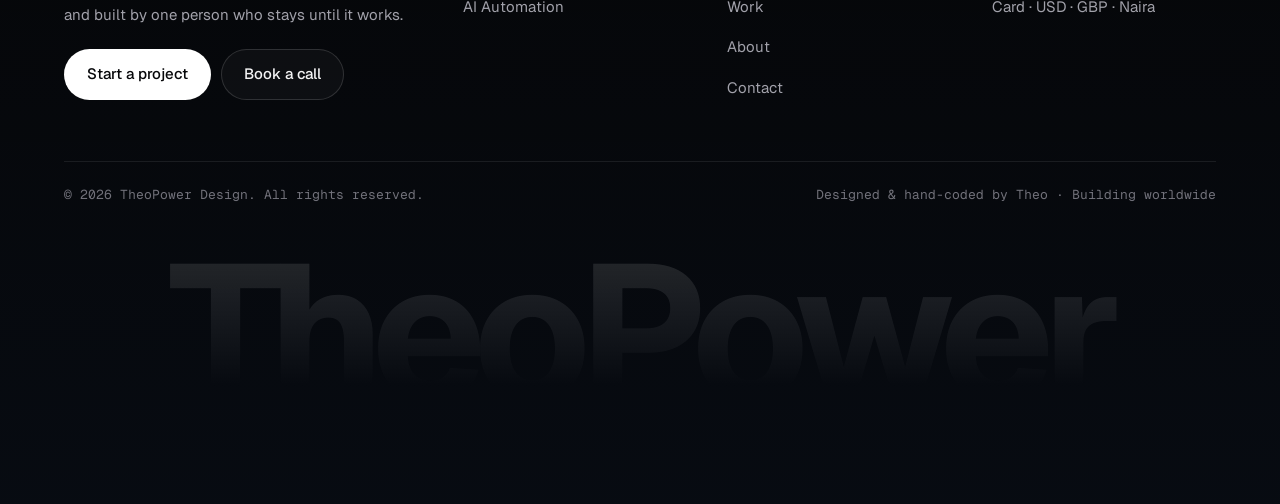
==== commit a17a72c5: "Add Squarespace portfolio, filters and Fiverr reviews" ====
--- a/index.html
+++ b/index.html
@@ -29,7 +29,7 @@
         <div class="hero-meta">
           <span>One person, the whole stack</span>
           <span>Reply in less than 3 hours</span>
-          <span>50+ reviews on Fiverr</span>
+          <span>4.9★ from 74 Fiverr reviews</span>
           <span>Building worldwide</span>
         </div>
       </div>
@@ -122,9 +122,11 @@
     <div class="wrap">
       <div class="sec-head reveal">
         <div><span class="eyebrow">Live work</span><h2>Sites I've designed <em>and built.</em></h2></div>
-        <p>A selection of live client sites across Wix and Shopify — service businesses, a language academy, a wedding film studio and an e-commerce store. Every link opens the real thing.</p>
-      </div>
+        <p>Live client sites across Squarespace, Wix and Shopify — restaurants, coffee, wellness, hospitality, studios and e-commerce. Every link opens the real thing.</p>
+      </div>
+      <div class="filters reveal" id="filters" role="tablist" aria-label="Filter by platform"></div>
       <div class="sites" id="sites"></div>
+      <div class="more-wrap"><button class="btn btn-ghost" id="more-sites" type="button">Show all sites</button></div>
     </div>
   </section>
 
@@ -196,12 +198,18 @@
       <div class="card reviews reveal">
         <div>
           <span class="eyebrow">Client reviews</span>
-          <h2>50+ reviews from <em>real clients.</em></h2>
-          <p>Every order on Fiverr ends with a public review from the client — read what they said about working with me.</p>
+          <h2>Rated 4.9 by <em>74 clients.</em></h2>
+          <p>Every order on Fiverr ends with a public review from the client — here's what a few of them said.</p>
         </div>
         <div class="rv-cta">
-          <a class="btn btn-primary" href="https://www.fiverr.com/s/p3wV6ql" target="_blank" rel="noopener">Read my Fiverr reviews ↗</a>
-        </div>
+          <div class="score"><b>4.9</b><span>★★★★★</span><small>74 reviews on Fiverr</small></div>
+          <a class="btn btn-primary" href="https://www.fiverr.com/powerade_22" target="_blank" rel="noopener">Read all reviews ↗</a>
+        </div>
+      </div>
+      <div class="quotes">
+        <figure class="card reveal"><blockquote>“Power is an absolute wizard when it comes to Squarespace! I came to Power with a vision for my website, and not only did they bring it to life, but they added a level of polish and functionality that I didn’t even know was possible.”</blockquote><figcaption>brucejerry009 · United States · Fiverr</figcaption></figure>
+        <figure class="card reveal"><blockquote>“I had some hosting issues on Base44 and couldn’t get things running properly on my own. Theo was incredibly helpful, knowledgeable, and patient throughout the whole process.”</blockquote><figcaption>chriscastane830 · United States · Fiverr</figcaption></figure>
+        <figure class="card reveal"><blockquote>“This dude was amazing. He was fast, responsive and took everything I said into consideration. Thank you for making this process so easy.”</blockquote><figcaption>nymnllc · United States · Fiverr</figcaption></figure>
       </div>
     </div>
   </section>
@@ -227,6 +235,16 @@
 
   // Live client sites (real links) with live screenshots
   const SITES = [
+    ["SQUARESPACE", "A Bathhouse", "Bathhouse and spa site — treatments, booking and visit details.", "https://abathhouse.com/", "abathhouse.com"],
+    ["SQUARESPACE", "Hôtel Weekend", "Travel magazine and concept store — boutique hotel guides, city guides and shop.", "https://hotel-weekend.com/", "hotel-weekend.com"],
+    ["SQUARESPACE", "Frankly Good Coffee", "Coffee roaster store — blends, subscriptions, gift cards and wholesale enquiries.", "https://franklygoodcoffee.com/", "franklygoodcoffee.com"],
+    ["SQUARESPACE", "Breathpod", "Breathwork app and corporate wellbeing — free trial, courses, events and journal.", "https://breathpod.com/", "breathpod.com"],
+    ["SQUARESPACE", "Little Ripper", "LA restaurant and wine bar — reservations, online ordering, menus and events.", "https://littleripper.la/", "littleripper.la"],
+    ["SQUARESPACE", "Myrtle Village Green", "Brooklyn community garden — visiting hours, events, composting and membership.", "https://myrtlegreen.org/", "myrtlegreen.org"],
+    ["SQUARESPACE", "Hello-World", "Design studio site — portfolio, studio info, shop and newsletter.", "https://hello-world.studio/", "hello-world.studio"],
+    ["SQUARESPACE", "Yarza Twins", "London & Paris design studio — services, case studies, shop and bilingual pages.", "https://yarzatwins.com/", "yarzatwins.com"],
+    ["SQUARESPACE", "Andamiro", "Brooklyn Korean restaurant — menu, delivery ordering, press and FAQ.", "https://andamirobk.com/", "andamirobk.com"],
+    ["SQUARESPACE", "Sam Frésquez", "Artist portfolio — projects, CV and info pages.", "https://samfresquez.com/", "samfresquez.com"],
     ["", "Langs Akademi", "Language academy site with programme pages, tutor proof and course enquiries.", "https://www.langsakademi.com/", "langsakademi.com"],
     ["WIX", "LivinTheLifeCo", "Wedding film studio — featured films, the process, and an availability enquiry flow.", "https://www.livinthelifeco.com/", "livinthelifeco.com"],
     ["SHOPIFY", "Live Your Faith", "Shopify storefront with product pages, bundles and a campaign landing page.", "https://liveyourfaith.store/", "liveyourfaith.store"],
@@ -235,13 +253,33 @@
     ["WIX", "AI Booking Agency", "AI receptionist landing page — offer, demo booking form and client results.", "https://bryson52.wixsite.com/my-site-43", "bryson52.wixsite.com"]
   ];
   const shot = (u) => `https://s0.wp.com/mshots/v1/${encodeURIComponent(u)}?w=1200&h=750`;
-  document.getElementById("sites").innerHTML = SITES.map(([badge, name, desc, href, host]) => `
-    <a class="card site-card reveal" href="${href}" target="_blank" rel="noopener">
-      <div class="shot"><span class="initial">${name[0]}</span><img src="${shot(href)}" alt="Screenshot of ${name}" loading="lazy" onerror="this.remove()"></div>
-      <div class="info">
-        <div class="top"><span class="num">Live site</span>${badge ? `<span class="badge">${badge}</span>` : ""}</div>
-        <h3>${name}</h3><p>${desc}</p><span class="url">${host} ↗</span>
-      </div></a>`).join("");
+  const grid = document.getElementById("sites"), moreBtn = document.getElementById("more-sites");
+  const LIMIT = 6; let filter = "ALL", expanded = false;
+  const cats = ["ALL", ...new Set(SITES.map(x => x[0]).filter(Boolean))];
+  const label = (c) => c === "ALL" ? "All" : c[0] + c.slice(1).toLowerCase();
+  document.getElementById("filters").innerHTML = cats.map(c =>
+    `<button type="button" role="tab" data-f="${c}" aria-selected="${c === "ALL"}">${label(c)} <span>${c === "ALL" ? SITES.length : SITES.filter(x => x[0] === c).length}</span></button>`).join("");
+  function draw() {
+    const list = SITES.filter(x => filter === "ALL" || x[0] === filter);
+    const shown = expanded ? list : list.slice(0, LIMIT);
+    grid.innerHTML = shown.map(([badge, name, desc, href, host]) => `
+      <a class="card site-card in" href="${href}" target="_blank" rel="noopener">
+        <div class="shot"><span class="initial">${name[0]}</span><img src="${shot(href)}" alt="Screenshot of ${name}" loading="lazy" onerror="this.remove()"></div>
+        <div class="info">
+          <div class="top"><span class="num">Live site</span>${badge ? `<span class="badge">${badge}</span>` : ""}</div>
+          <h3>${name}</h3><p>${desc}</p><span class="url">${host} ↗</span>
+        </div></a>`).join("");
+    moreBtn.hidden = list.length <= LIMIT;
+    moreBtn.textContent = expanded ? "Show fewer" : `Show all ${list.length} sites`;
+  }
+  document.getElementById("filters").addEventListener("click", (e) => {
+    const b = e.target.closest("button"); if (!b) return;
+    filter = b.dataset.f; expanded = false;
+    document.querySelectorAll("#filters button").forEach(x => x.setAttribute("aria-selected", x === b));
+    draw();
+  });
+  moreBtn.addEventListener("click", () => { expanded = !expanded; draw(); if (!expanded) document.getElementById("work").scrollIntoView({ behavior: "smooth" }); });
+  draw();
 
   // Terminal build animation
   (() => {
--- a/styles.css
+++ b/styles.css
@@ -430,3 +430,21 @@
 .rv-cta{display:flex;flex-direction:column;align-items:flex-start;gap:16px}
 .stars{font-size:26px;letter-spacing:4px;background:var(--grad);-webkit-background-clip:text;background-clip:text;color:transparent}
 @media(max-width:820px){.reviews{grid-template-columns:1fr;padding:28px;gap:24px}}
+/* portfolio filters */
+.filters{display:flex;flex-wrap:wrap;gap:8px;margin:-24px 0 26px}
+.filters button{display:inline-flex;align-items:center;gap:8px;min-height:40px;padding:8px 16px;border-radius:999px;border:1px solid var(--line-2);background:rgba(255,255,255,.02);color:var(--muted);font:500 14px var(--sans);cursor:pointer;transition:.2s}
+.filters button span{font:500 11px var(--mono);color:var(--faint)}
+.filters button:hover{color:var(--text)}
+.filters button[aria-selected="true"]{background:#fff;color:#07080a;border-color:#fff}
+.filters button[aria-selected="true"] span{color:#52525b}
+.more-wrap{display:flex;justify-content:center;margin-top:28px}
+/* reviews */
+.score{display:flex;flex-direction:column;gap:2px}
+.score b{font:600 64px/1 var(--sans);letter-spacing:-.05em;background:var(--grad);-webkit-background-clip:text;background-clip:text;color:transparent}
+.score span{font-size:20px;letter-spacing:3px;color:#fbbf24}
+.score small{font:500 12px var(--mono);color:var(--faint);letter-spacing:.06em}
+.quotes{display:grid;grid-template-columns:repeat(3,1fr);gap:16px;margin-top:16px}
+.quotes figure{margin:0;display:flex;flex-direction:column;gap:18px}
+.quotes blockquote{font:400 16.5px/1.6 var(--sans);letter-spacing:0;margin:0;color:var(--text)}
+.quotes figcaption{margin-top:auto;font:500 12px var(--mono);color:var(--faint);letter-spacing:.04em}
+@media(max-width:900px){.quotes{grid-template-columns:1fr}}
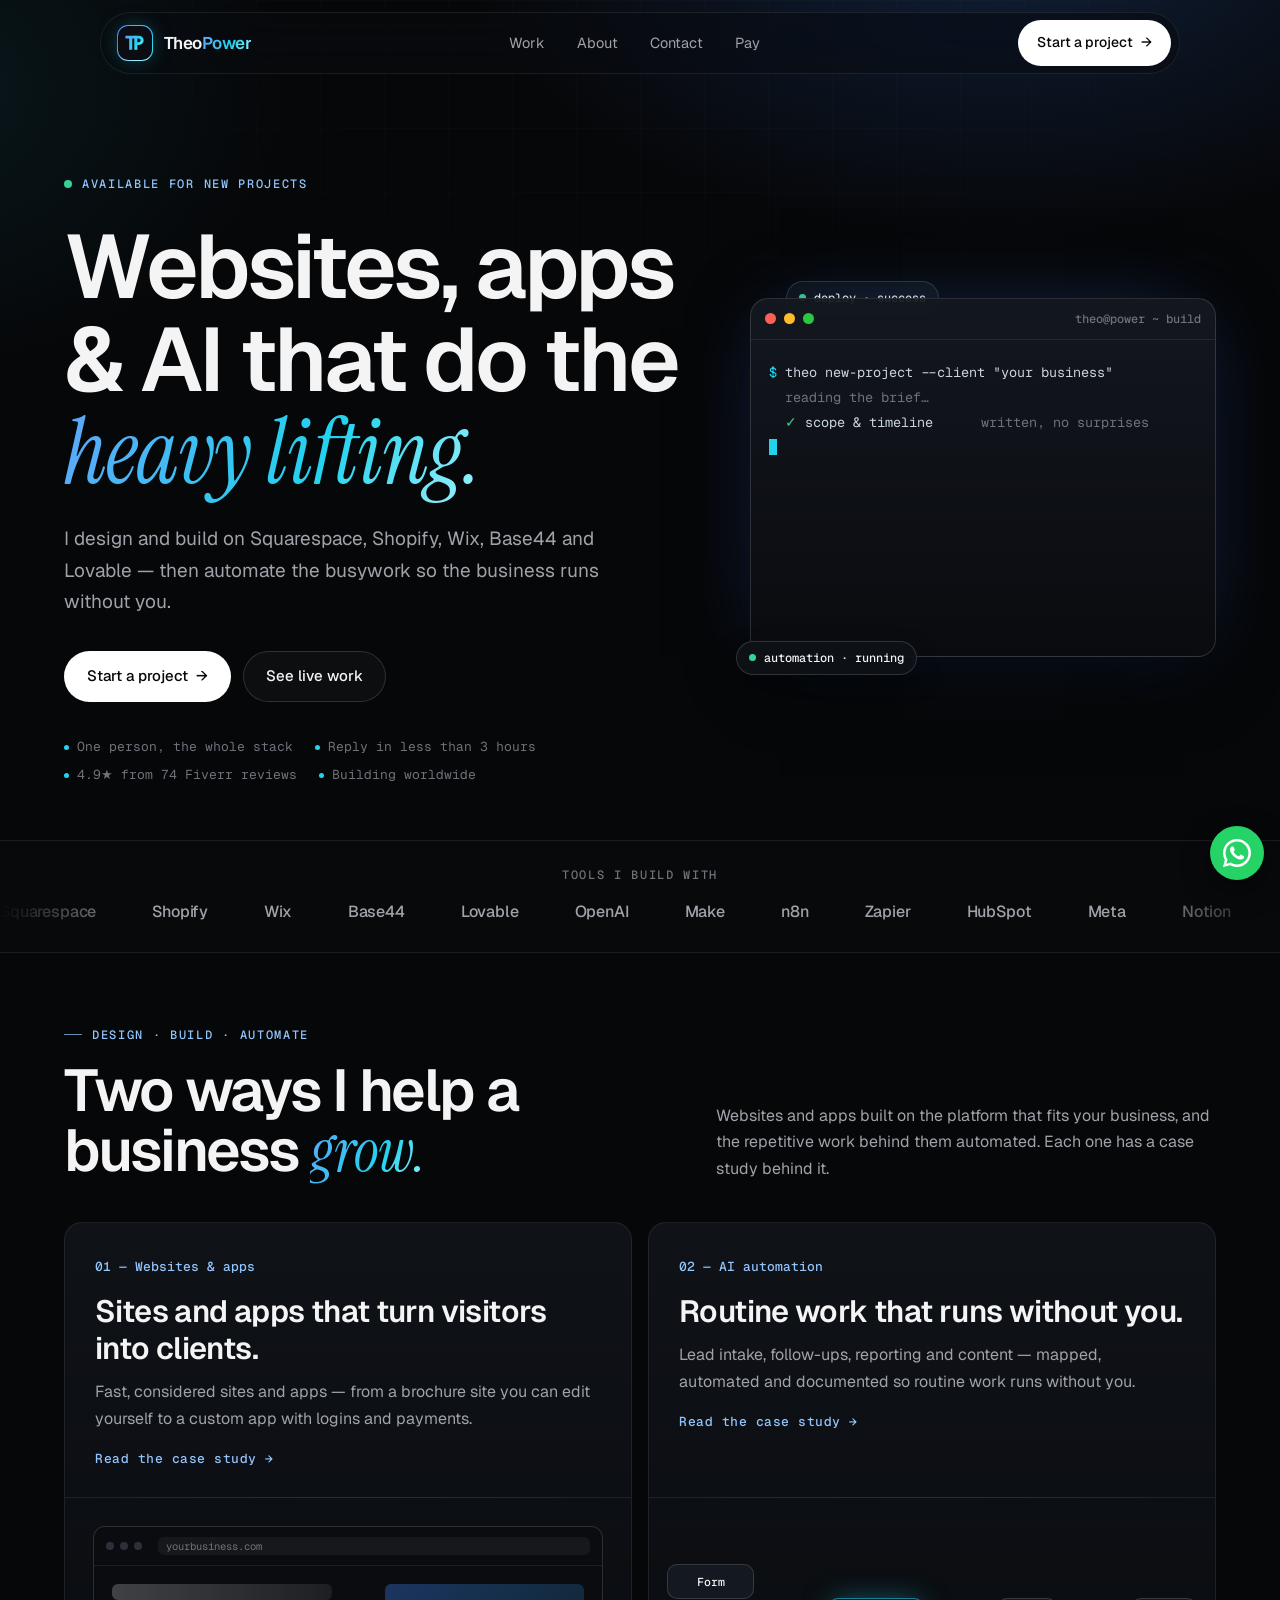
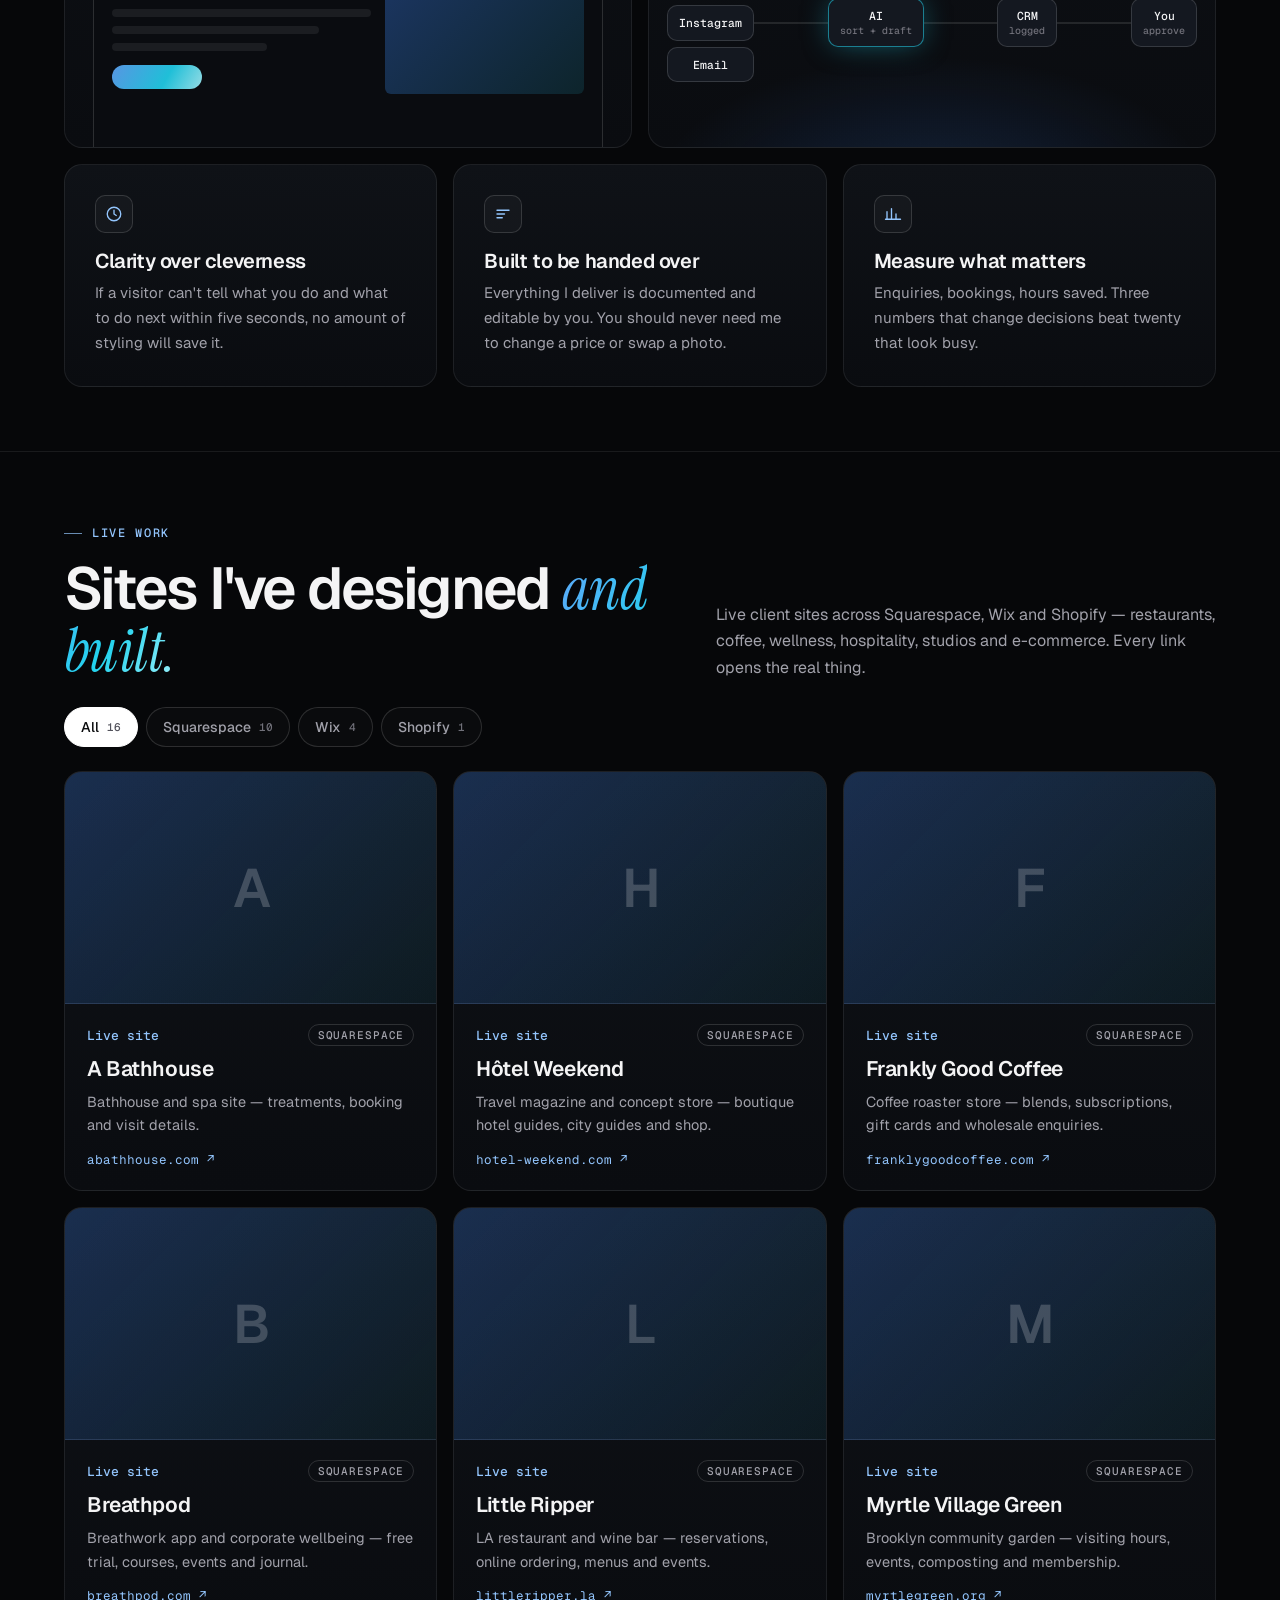
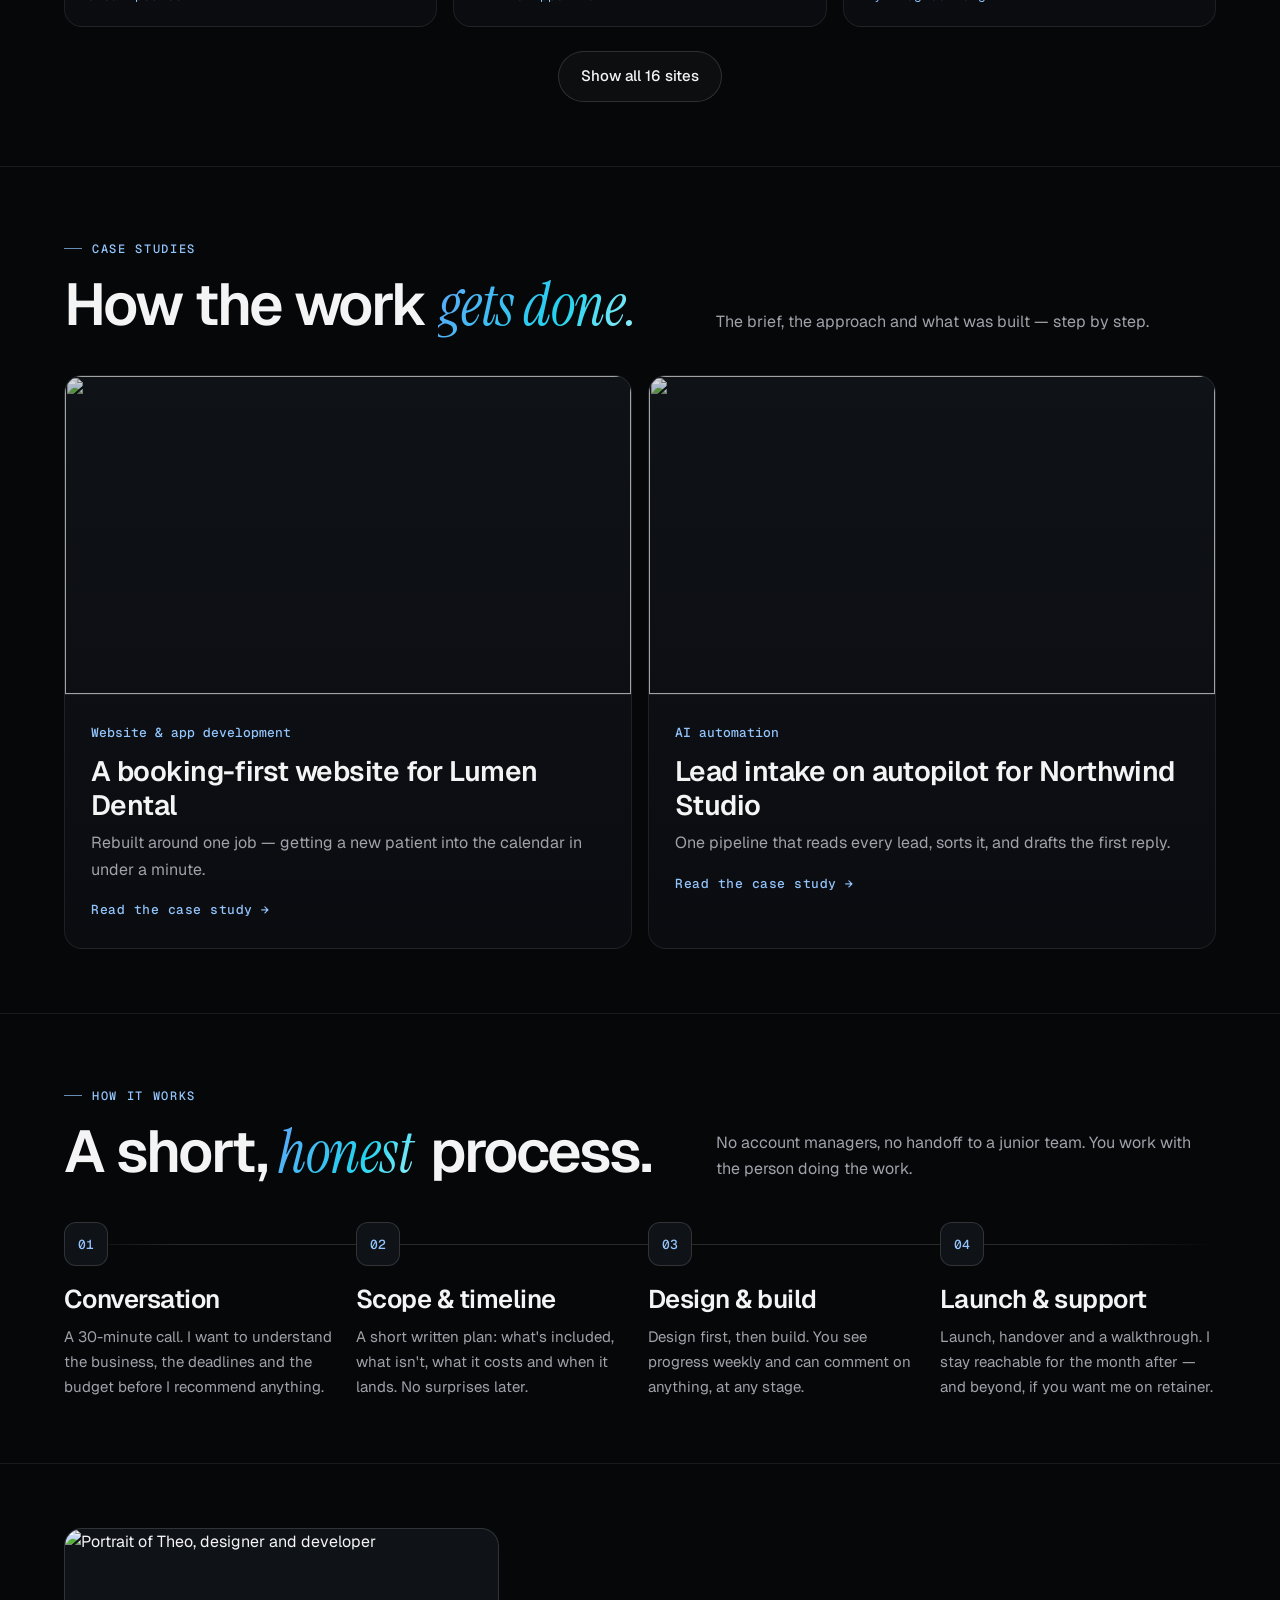
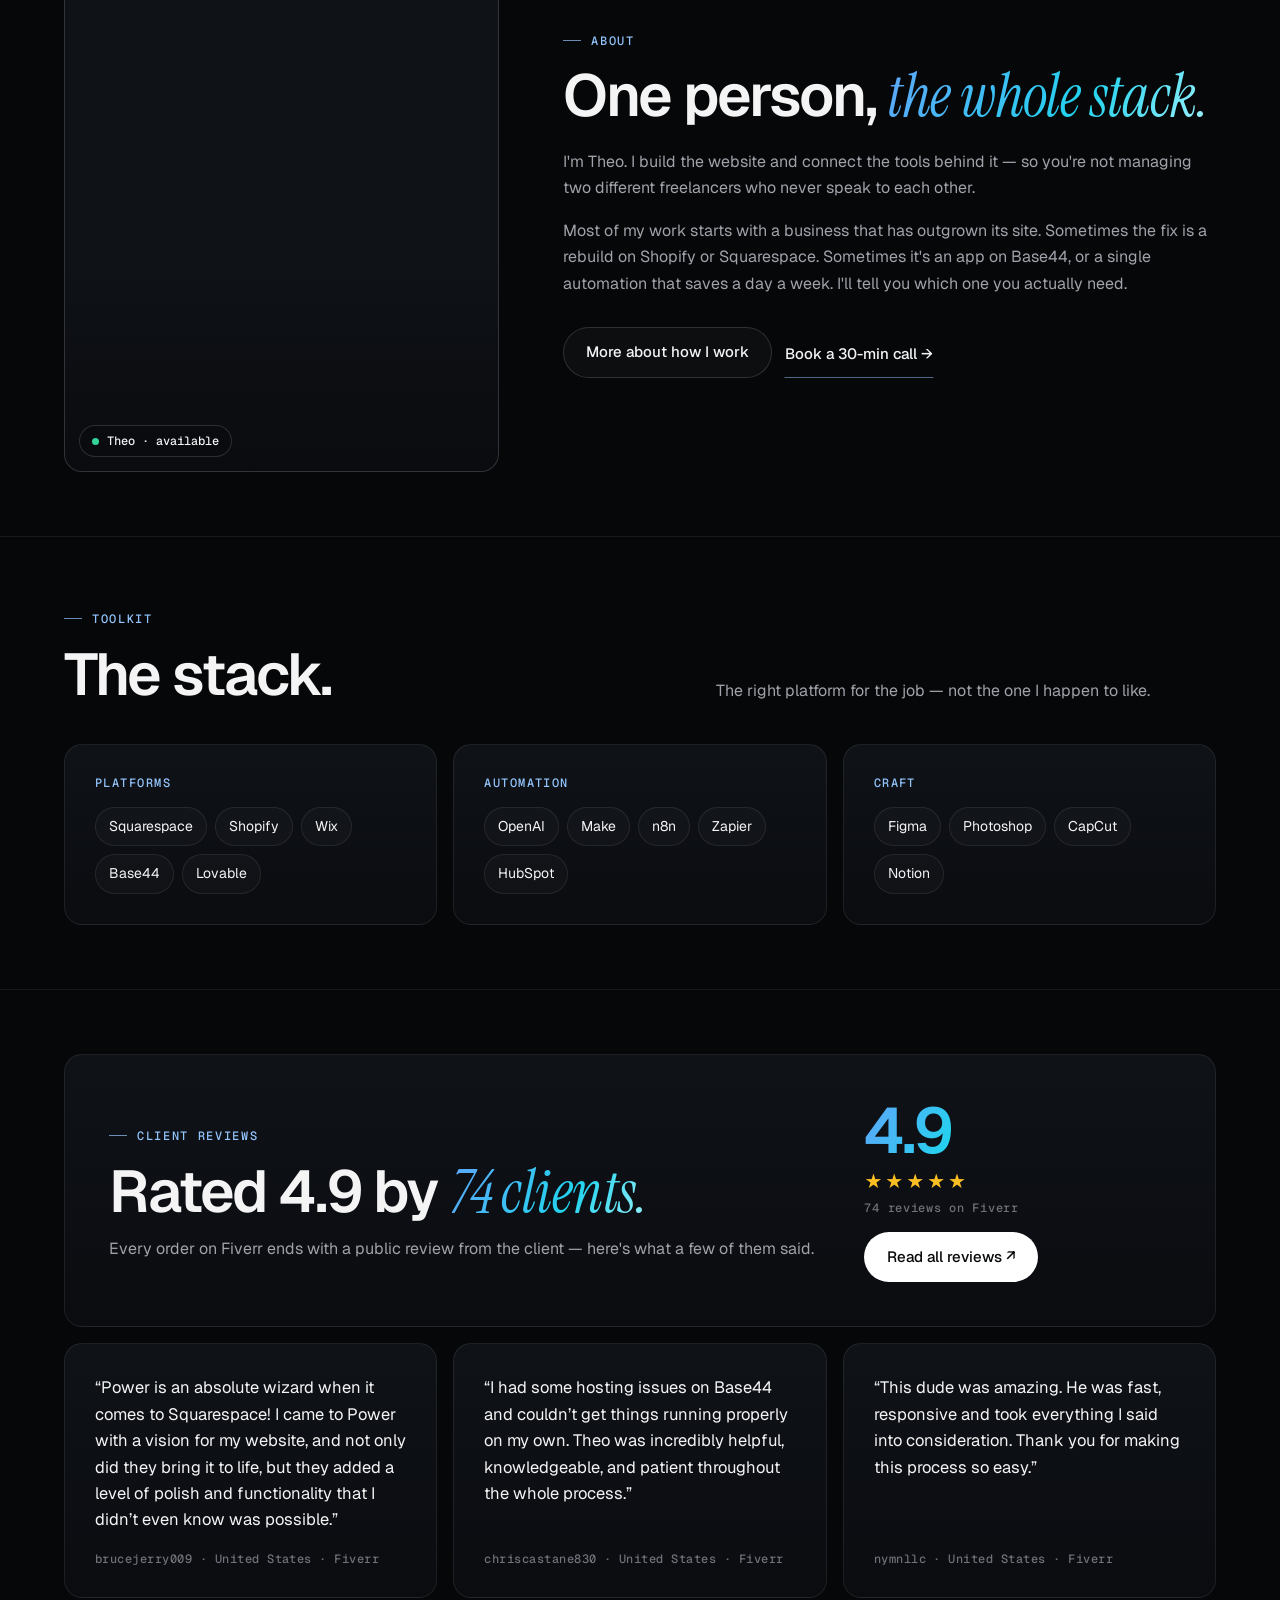
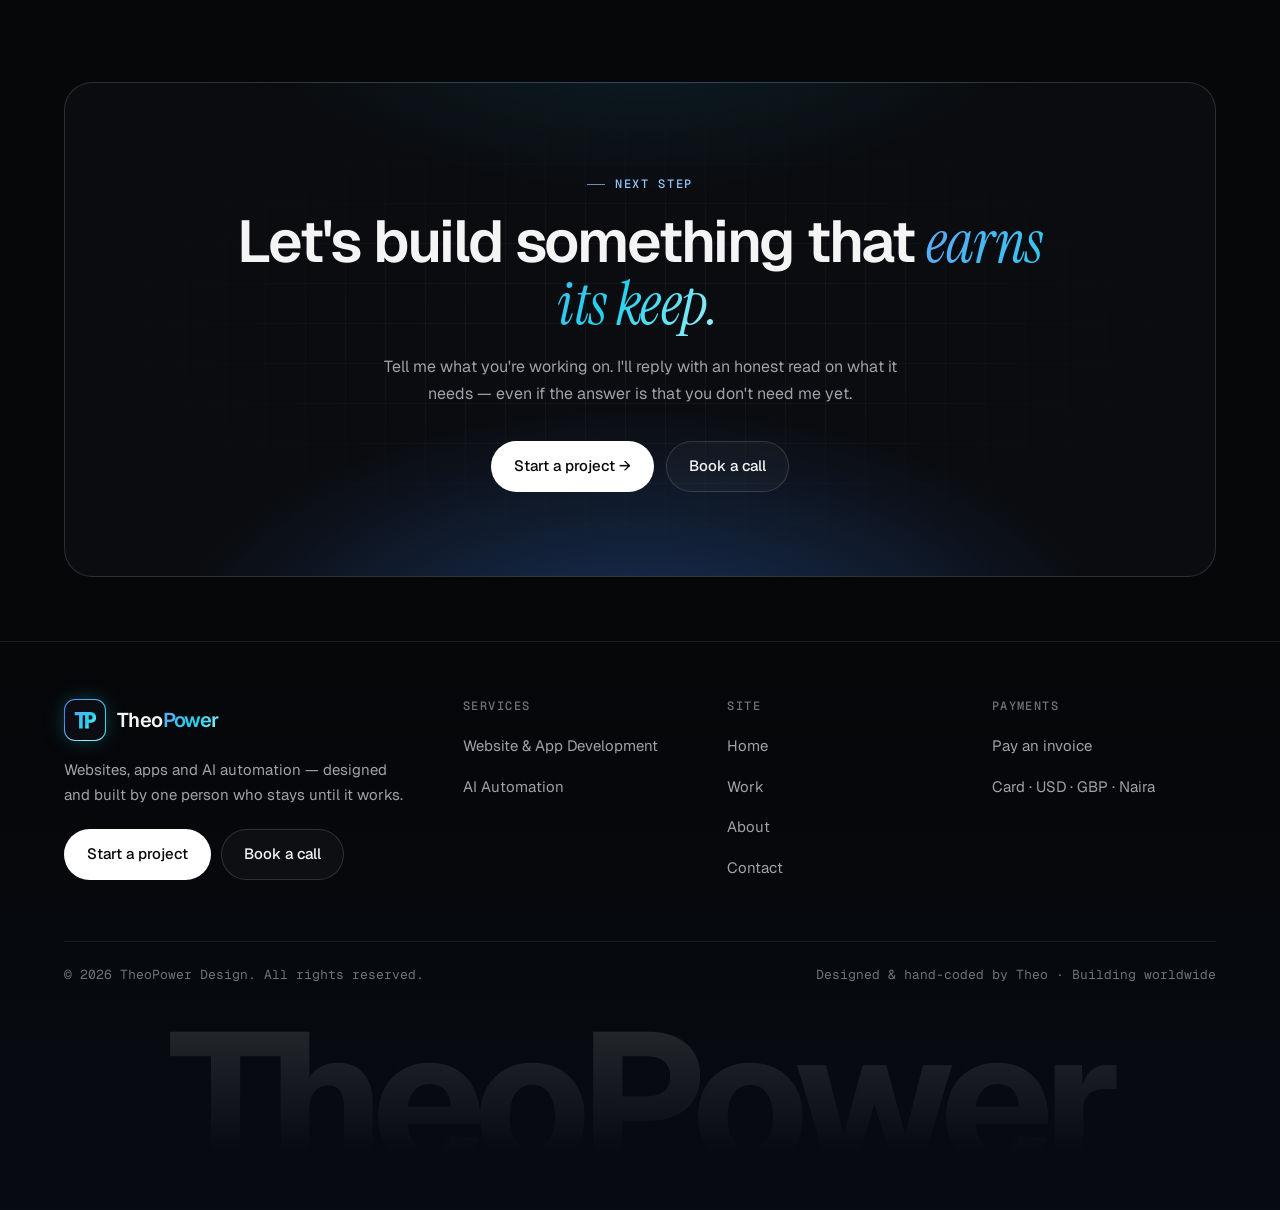
==== commit 44f72307: "Brand: vector TP logo, favicon, link-preview image" ====
--- a/index.html
+++ b/index.html
@@ -7,9 +7,18 @@
 <meta name="color-scheme" content="dark">
 <title>TheoPower - Websites, apps &amp; AI automation</title>
 <meta name="description" content="I design and build on Squarespace, Shopify, Wix, Base44 and Lovable — then automate the busywork so the business runs without you.">
+<link rel="preconnect" href="https://fonts.googleapis.com"><link rel="preconnect" href="https://fonts.gstatic.com" crossorigin>
+<link rel="icon" type="image/svg+xml" href="tp-mark.svg">
+<link rel="apple-touch-icon" href="tp-mark-256.png">
+<meta property="og:type" content="website">
+<meta property="og:site_name" content="TheoPower">
+<meta property="og:url" content="https://powertech22.github.io/theopowerdesign/">
 <meta property="og:title" content="TheoPower - Websites, apps & AI automation">
-<meta property="og:description" content="Websites, apps and AI automation — designed and built by one person who stays until it works.">
-<link rel="preconnect" href="https://fonts.googleapis.com"><link rel="preconnect" href="https://fonts.gstatic.com" crossorigin>
+<meta property="og:description" content="I design and build on Squarespace, Shopify, Wix, Base44 and Lovable — then automate the busywork so the business runs without you.">
+<meta property="og:image" content="https://powertech22.github.io/theopowerdesign/og-image.png">
+<meta property="og:image:width" content="1200"><meta property="og:image:height" content="630">
+<meta name="twitter:card" content="summary_large_image">
+<meta name="twitter:image" content="https://powertech22.github.io/theopowerdesign/og-image.png">
 <link rel="stylesheet" href="styles.css">
 </head>
 <body data-page="home">
--- a/styles.css
+++ b/styles.css
@@ -85,9 +85,9 @@
 .progress{position:fixed;top:0;left:0;height:2px;width:100%;transform-origin:0 50%;transform:scaleX(0);background:var(--grad);z-index:60}
 
 /* sections */
-section{padding:110px 0}
-@media(max-width:600px){section{padding:72px 0}}
-.sec-head{display:grid;grid-template-columns:1.1fr .9fr;gap:40px;align-items:end;margin-bottom:56px}
+section{padding:clamp(64px,7vw,96px) 0}
+@media(max-width:600px){section{padding:56px 0}}
+.sec-head{display:grid;grid-template-columns:1.1fr .9fr;gap:40px;align-items:end;margin-bottom:44px}
 .sec-head h2{margin-top:16px}
 @media(max-width:860px){.sec-head{grid-template-columns:1fr;gap:18px;margin-bottom:40px}}
 .divider{border-top:1px solid var(--line)}
@@ -414,7 +414,7 @@
   .nav-links{font-size:17px}
   .term-body{font-size:16px}
   .b-visual{height:320px}
-  section{padding:140px 0}
+  section{padding:112px 0}
 }
 @media(prefers-reduced-motion:reduce){
   .reveal{opacity:1;transform:none}
@@ -448,3 +448,41 @@
 .quotes blockquote{font:400 16.5px/1.6 var(--sans);letter-spacing:0;margin:0;color:var(--text)}
 .quotes figcaption{margin-top:auto;font:500 12px var(--mono);color:var(--faint);letter-spacing:.04em}
 @media(max-width:900px){.quotes{grid-template-columns:1fr}}
+
+/* ---------- logo (code-built, no image) ---------- */
+.logo{gap:11px}
+.logo-mark{position:relative;width:36px;height:36px;border-radius:11px;display:grid;place-items:center;flex:0 0 auto;
+  background:linear-gradient(#0b0d12,#0b0d12) padding-box,conic-gradient(from var(--ang,0deg),#60a5fa,#22d3ee,#a5f3fc,#3b82f6,#60a5fa) border-box;
+  border:1.5px solid transparent;box-shadow:0 0 22px -6px rgba(34,211,238,.55);animation:spinb 6s linear infinite}
+.logo-mark b,.logo-mark i{font:800 15px/1 var(--sans);font-style:normal;letter-spacing:-.06em;background:var(--grad);-webkit-background-clip:text;background-clip:text;color:transparent}
+.logo-mark{grid-template-columns:auto auto}
+.logo-mark i{margin-left:-1px}
+.logo-text{font:600 17px/1 var(--sans);letter-spacing:-.03em;color:var(--text)}
+.logo-text span{background:var(--grad);-webkit-background-clip:text;background-clip:text;color:transparent}
+.logo:hover .logo-mark{box-shadow:0 0 30px -4px rgba(34,211,238,.8)}
+@property --ang{syntax:"<angle>";initial-value:0deg;inherits:false}
+@keyframes spinb{to{--ang:360deg}}
+.site-footer .logo-mark{width:42px;height:42px}
+.site-footer .logo-text{font-size:20px}
+@media(prefers-reduced-motion:reduce){.logo-mark{animation:none}}
+/* tighter rhythm: no doubled gaps between stacked sections */
+.cta{padding:clamp(56px,6vw,88px) 0}
+.hero{padding-bottom:72px}
+.filters{margin:-14px 0 24px}
+/* spacing pass 2 */
+section{padding:clamp(48px,5vw,70px) 0}
+@media(max-width:600px){section{padding:44px 0}}
+@media(min-width:2200px){section{padding:90px 0}}
+.hero{padding-bottom:56px}
+@media(max-width:980px){.hero{padding-bottom:48px}}
+.logos{padding-top:26px}
+.sec-head{margin-bottom:40px}
+@media(max-width:860px){.sec-head{margin-bottom:30px}}
+.more-wrap{margin-top:24px}
+.site-footer{padding-top:56px}
+.cta{padding:clamp(40px,5vw,64px) 0}
+.logo-mark{display:flex;align-items:center;justify-content:center;gap:0}
+.logo-mark b,.logo-mark i{font-size:16px}
+.logo-mark i{margin-left:-.5px}
+.site-footer{padding-bottom:calc(28px + env(safe-area-inset-bottom))}.foot-word{margin-top:36px}
+.logo-mark svg{width:62%;height:auto;display:block}
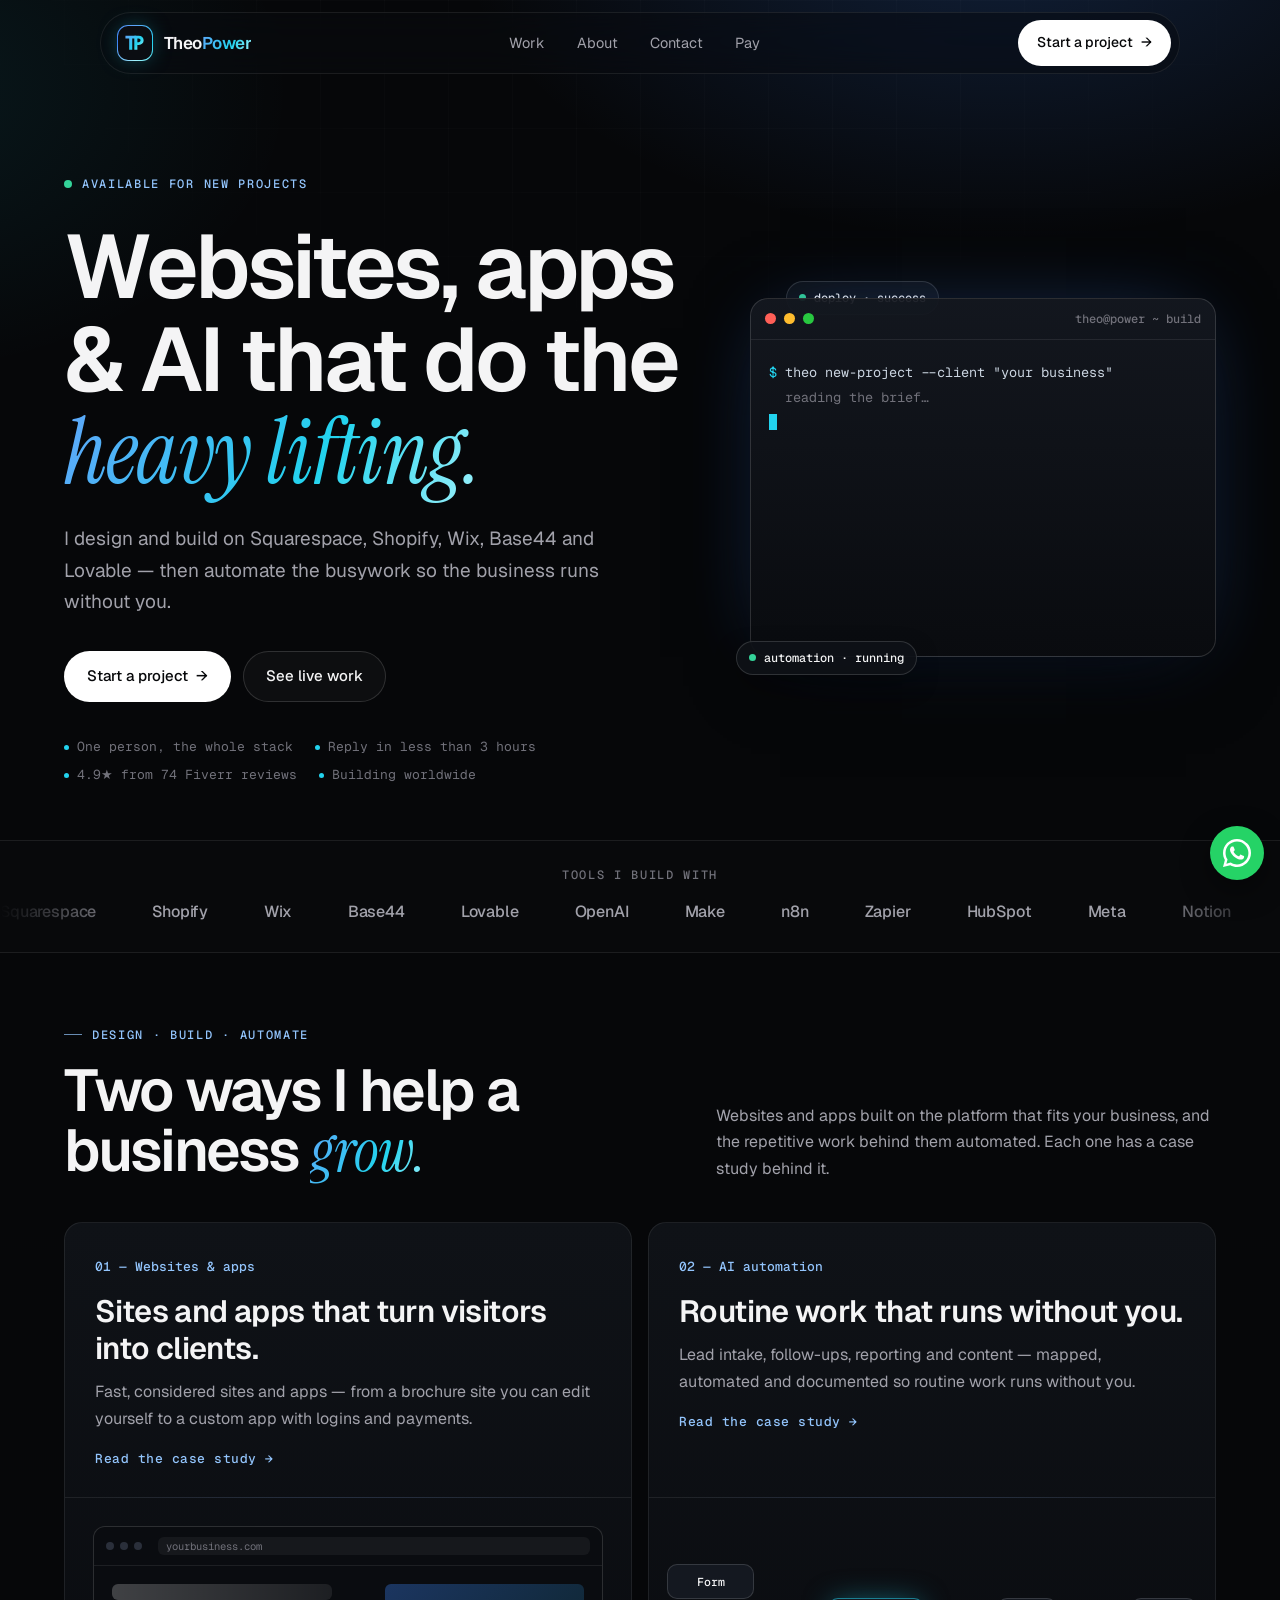
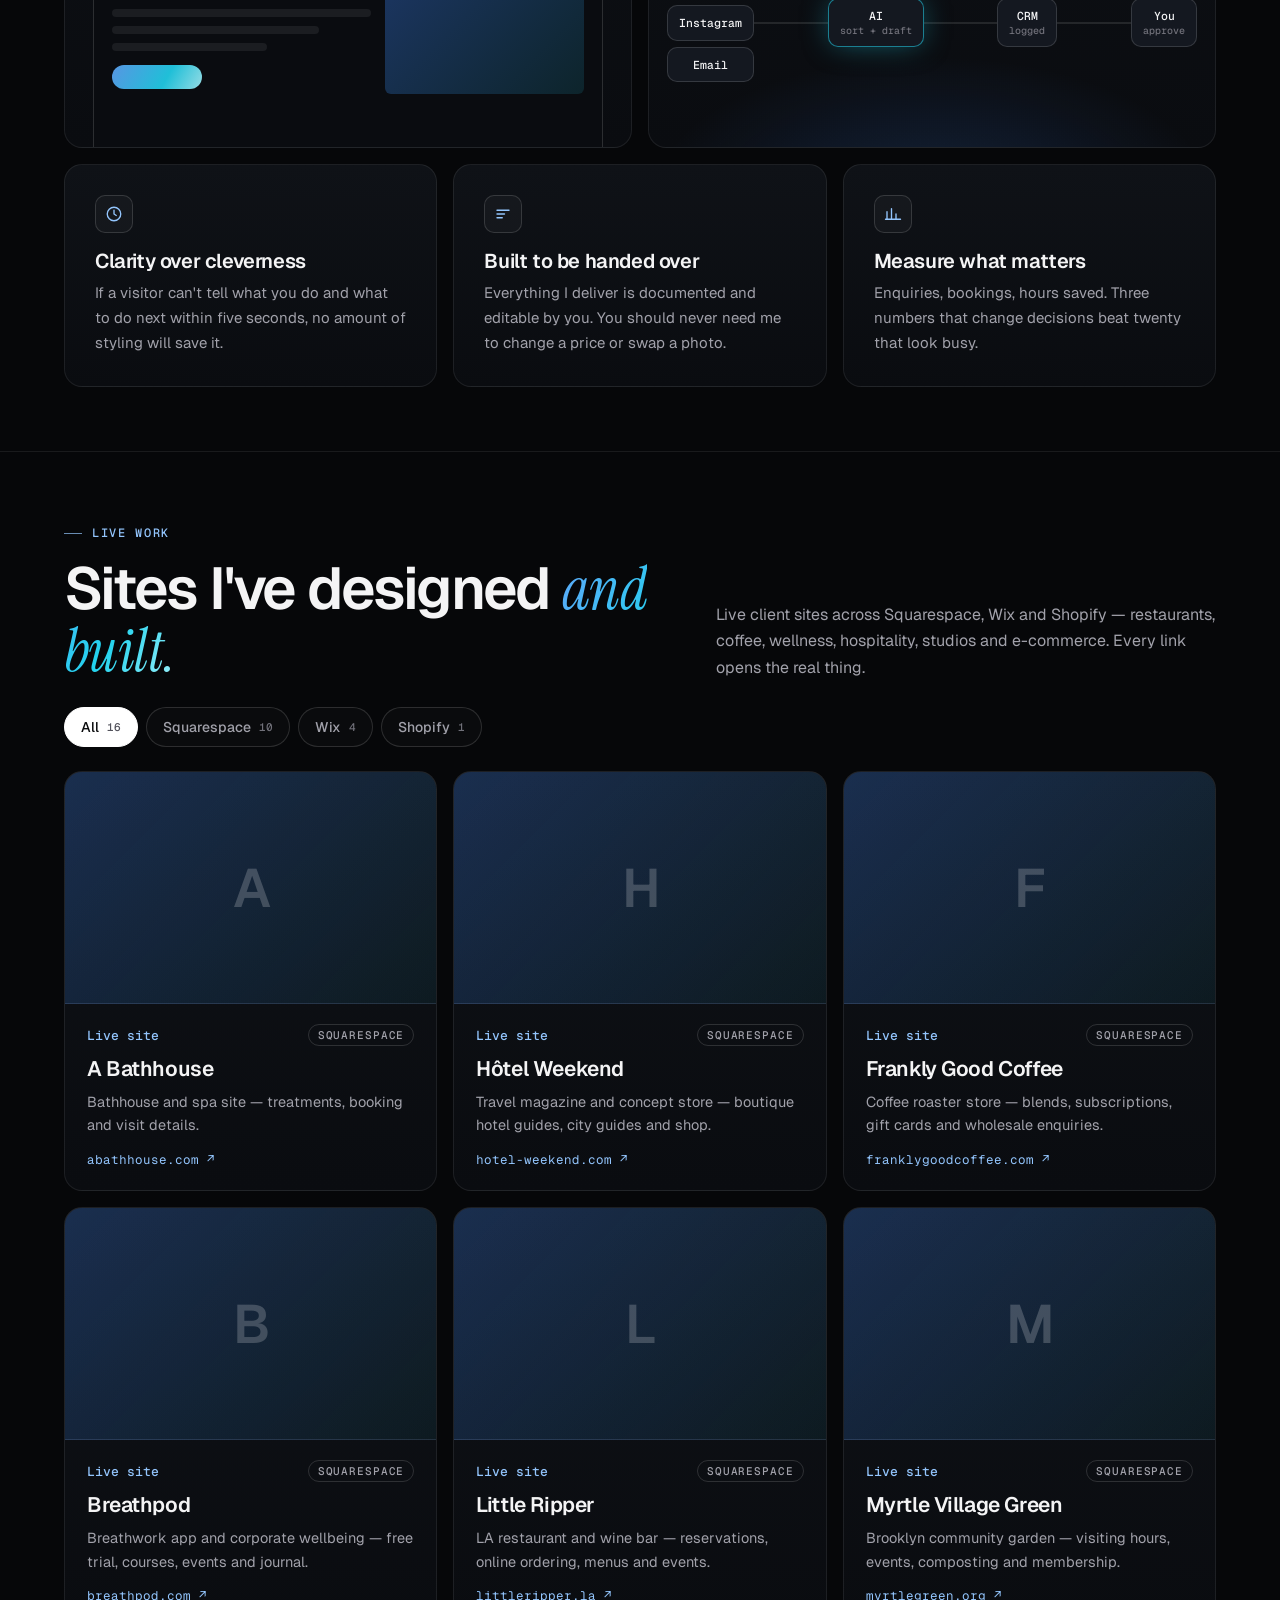
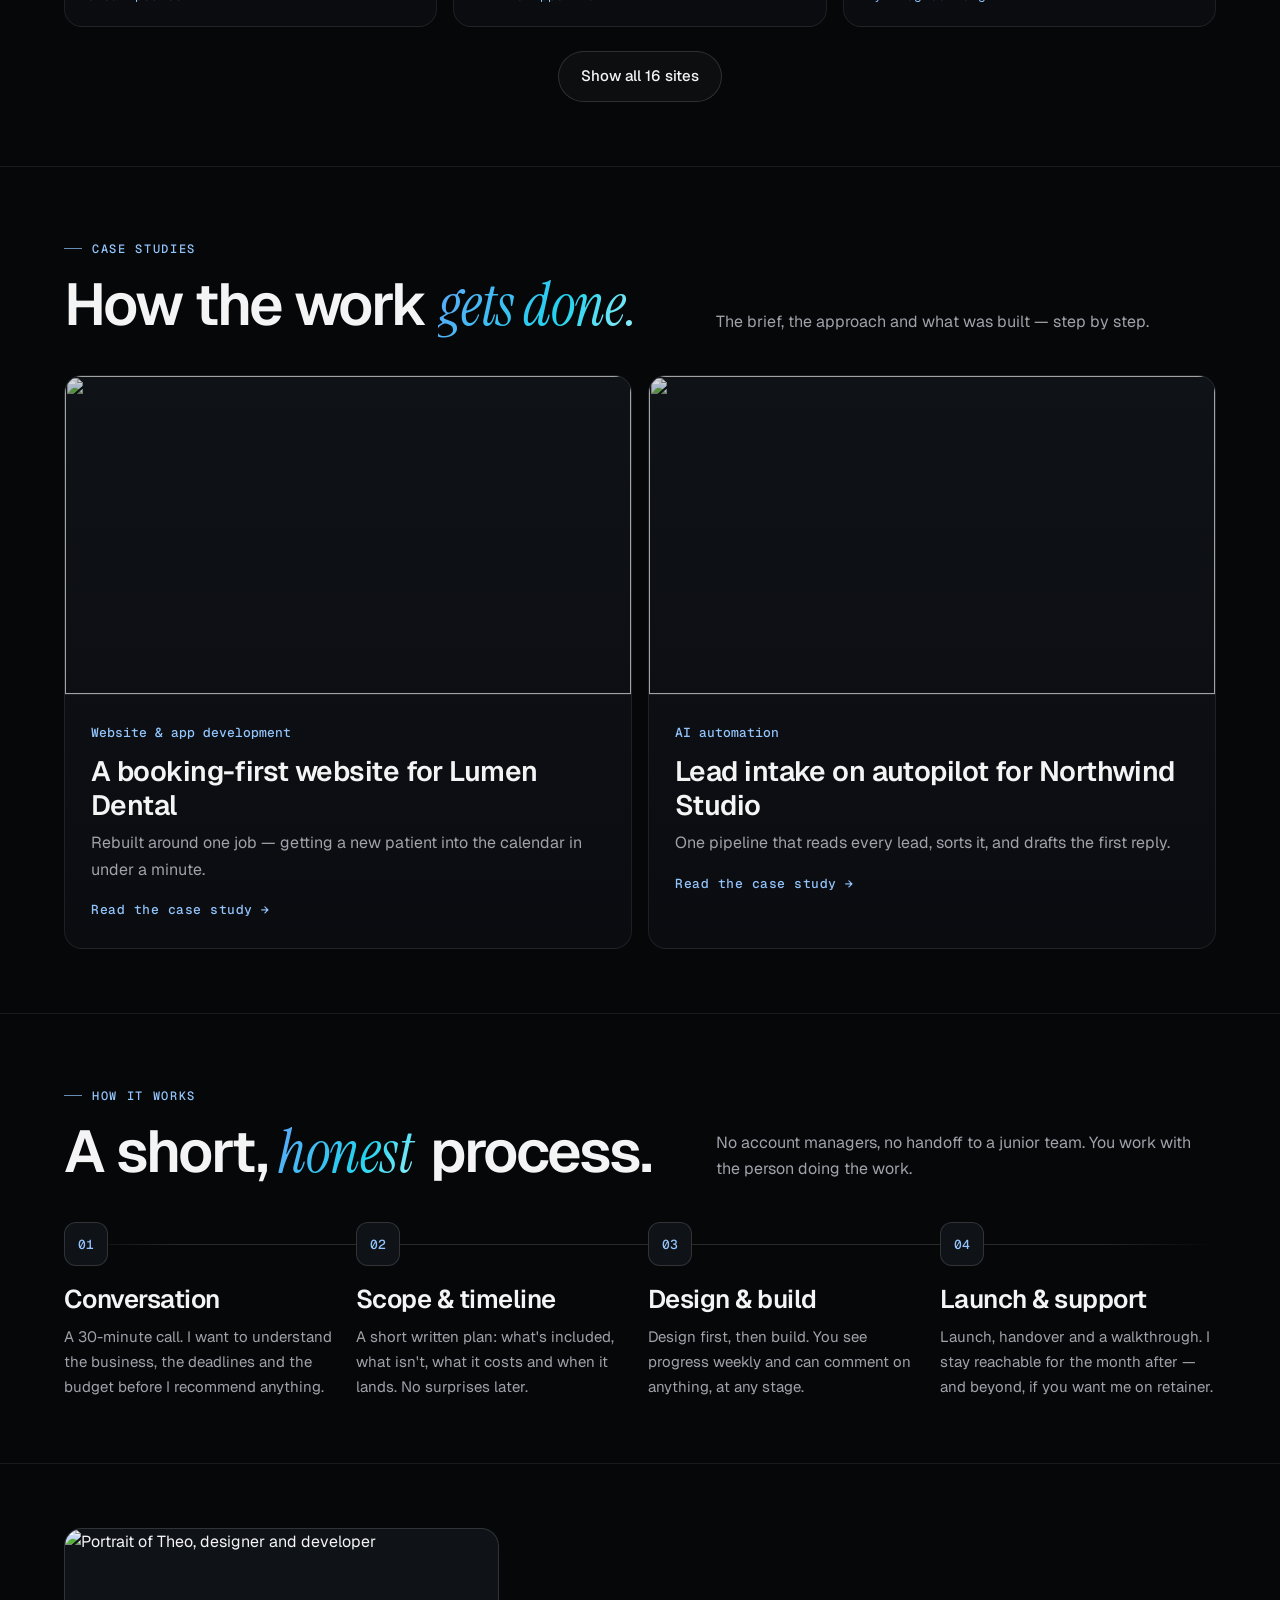
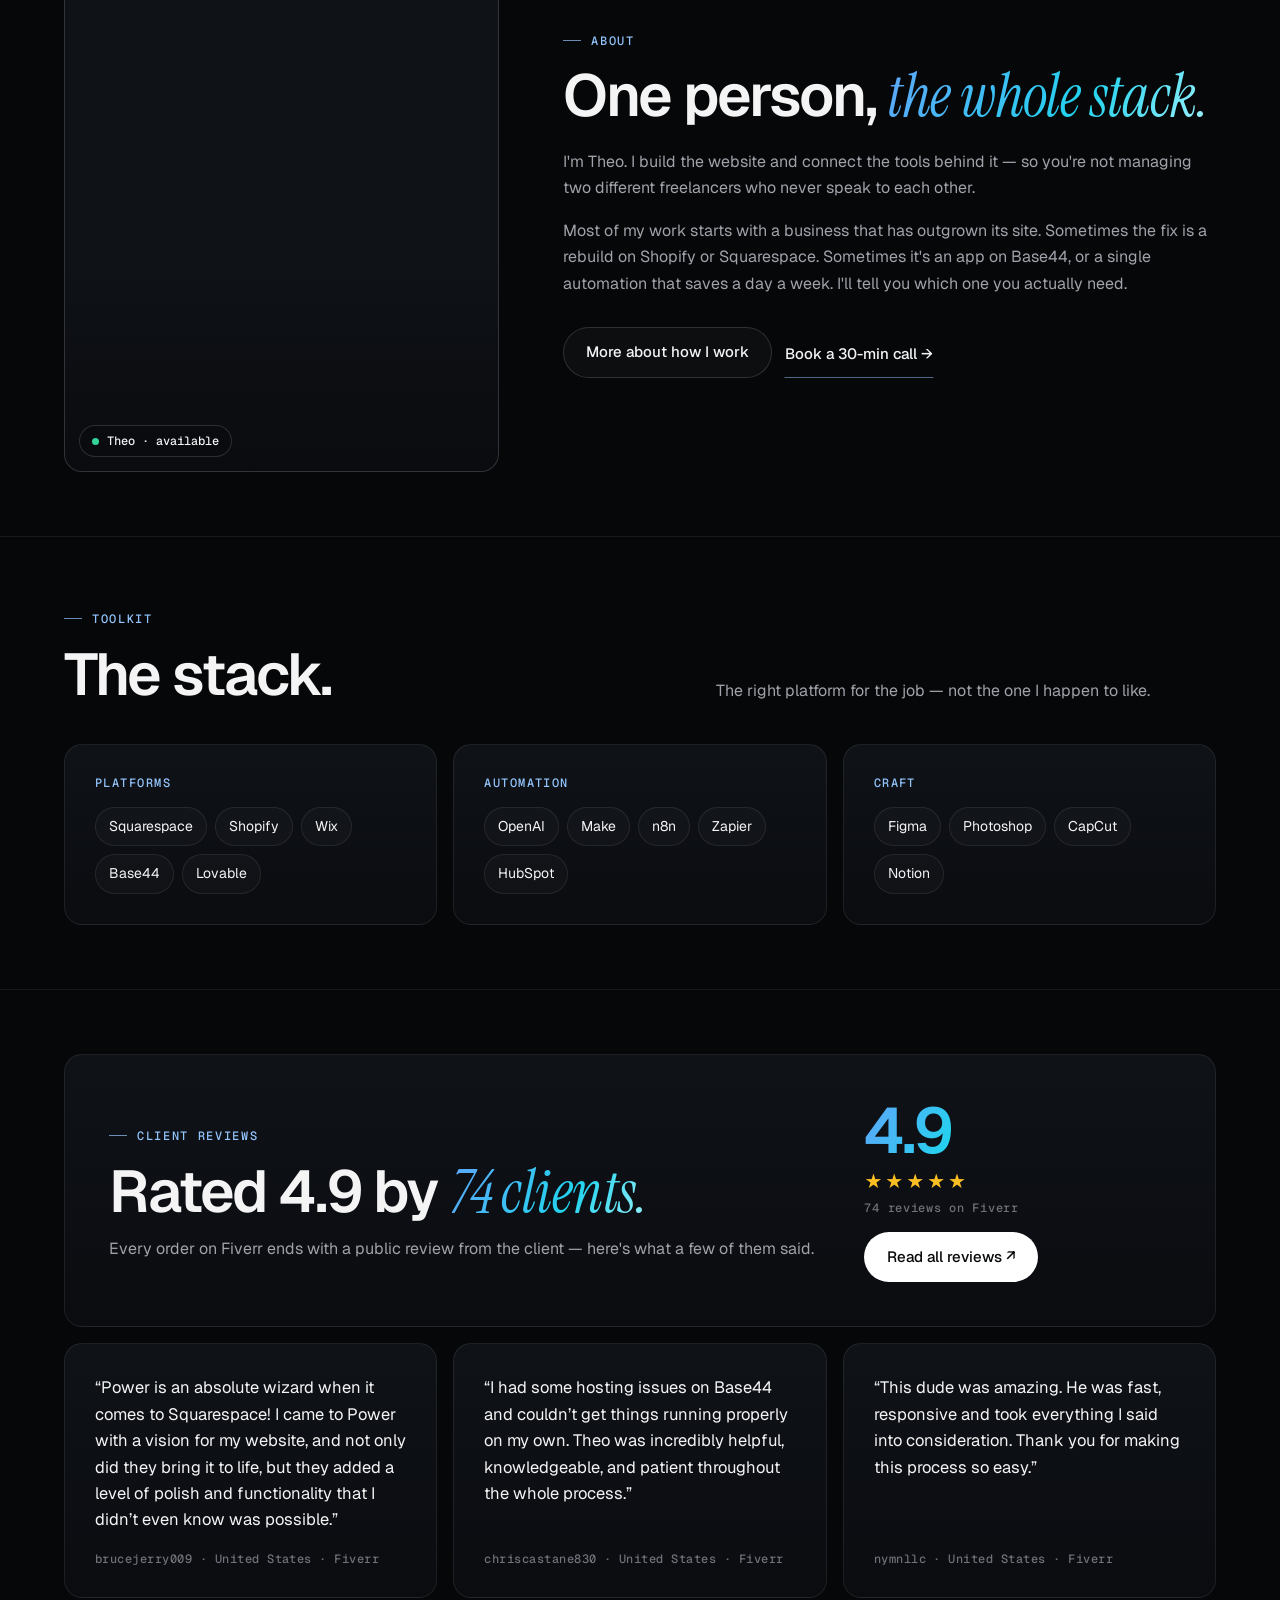
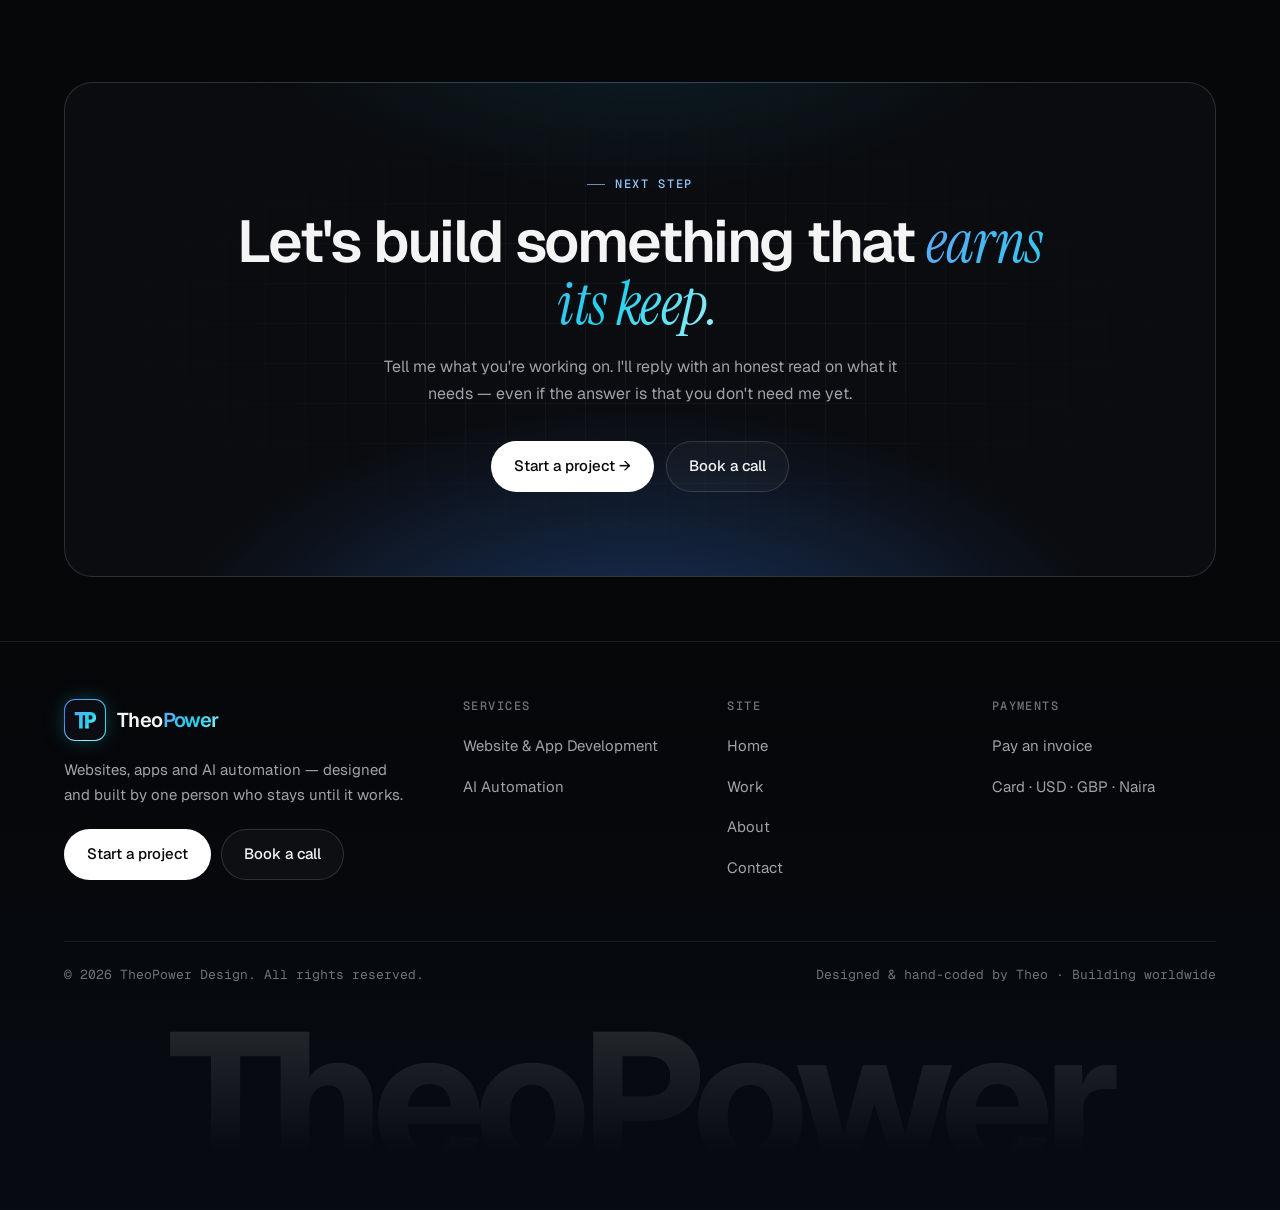
==== commit 3ecc8f3f: "Shared portfolio on case study page" ====
--- a/index.html
+++ b/index.html
@@ -133,9 +133,7 @@
         <div><span class="eyebrow">Live work</span><h2>Sites I've designed <em>and built.</em></h2></div>
         <p>Live client sites across Squarespace, Wix and Shopify — restaurants, coffee, wellness, hospitality, studios and e-commerce. Every link opens the real thing.</p>
       </div>
-      <div class="filters reveal" id="filters" role="tablist" aria-label="Filter by platform"></div>
-      <div class="sites" id="sites"></div>
-      <div class="more-wrap"><button class="btn btn-ghost" id="more-sites" type="button">Show all sites</button></div>
+      <div class="portfolio" id="portfolio"></div>
     </div>
   </section>
 
@@ -237,58 +235,14 @@
 </main>
 
 <script src="config.js"></script>
+<script src="sites.js"></script>
 <script>
   // Tools marquee
   const tools = ["Squarespace","Shopify","Wix","Base44","Lovable","OpenAI","Make","n8n","Zapier","HubSpot","Meta","Notion"];
   document.getElementById("marquee").innerHTML = [...tools, ...tools].map(t => `<span>${t}</span>`).join("");
 
   // Live client sites (real links) with live screenshots
-  const SITES = [
-    ["SQUARESPACE", "A Bathhouse", "Bathhouse and spa site — treatments, booking and visit details.", "https://abathhouse.com/", "abathhouse.com"],
-    ["SQUARESPACE", "Hôtel Weekend", "Travel magazine and concept store — boutique hotel guides, city guides and shop.", "https://hotel-weekend.com/", "hotel-weekend.com"],
-    ["SQUARESPACE", "Frankly Good Coffee", "Coffee roaster store — blends, subscriptions, gift cards and wholesale enquiries.", "https://franklygoodcoffee.com/", "franklygoodcoffee.com"],
-    ["SQUARESPACE", "Breathpod", "Breathwork app and corporate wellbeing — free trial, courses, events and journal.", "https://breathpod.com/", "breathpod.com"],
-    ["SQUARESPACE", "Little Ripper", "LA restaurant and wine bar — reservations, online ordering, menus and events.", "https://littleripper.la/", "littleripper.la"],
-    ["SQUARESPACE", "Myrtle Village Green", "Brooklyn community garden — visiting hours, events, composting and membership.", "https://myrtlegreen.org/", "myrtlegreen.org"],
-    ["SQUARESPACE", "Hello-World", "Design studio site — portfolio, studio info, shop and newsletter.", "https://hello-world.studio/", "hello-world.studio"],
-    ["SQUARESPACE", "Yarza Twins", "London & Paris design studio — services, case studies, shop and bilingual pages.", "https://yarzatwins.com/", "yarzatwins.com"],
-    ["SQUARESPACE", "Andamiro", "Brooklyn Korean restaurant — menu, delivery ordering, press and FAQ.", "https://andamirobk.com/", "andamirobk.com"],
-    ["SQUARESPACE", "Sam Frésquez", "Artist portfolio — projects, CV and info pages.", "https://samfresquez.com/", "samfresquez.com"],
-    ["", "Langs Akademi", "Language academy site with programme pages, tutor proof and course enquiries.", "https://www.langsakademi.com/", "langsakademi.com"],
-    ["WIX", "LivinTheLifeCo", "Wedding film studio — featured films, the process, and an availability enquiry flow.", "https://www.livinthelifeco.com/", "livinthelifeco.com"],
-    ["SHOPIFY", "Live Your Faith", "Shopify storefront with product pages, bundles and a campaign landing page.", "https://liveyourfaith.store/", "liveyourfaith.store"],
-    ["WIX", "Elite Security Solutions", "Private security company site — service offering, case studies and quote requests.", "https://martinsezekiel123.wixsite.com/my-site-41", "martinsezekiel123.wixsite.com"],
-    ["WIX", "Truly PYour Nail Lounge", "Nail salon site with a full service menu, pricing cards and booking enquiries.", "https://martinsezekiel123.wixsite.com/my-site-30", "martinsezekiel123.wixsite.com"],
-    ["WIX", "AI Booking Agency", "AI receptionist landing page — offer, demo booking form and client results.", "https://bryson52.wixsite.com/my-site-43", "bryson52.wixsite.com"]
-  ];
-  const shot = (u) => `https://s0.wp.com/mshots/v1/${encodeURIComponent(u)}?w=1200&h=750`;
-  const grid = document.getElementById("sites"), moreBtn = document.getElementById("more-sites");
-  const LIMIT = 6; let filter = "ALL", expanded = false;
-  const cats = ["ALL", ...new Set(SITES.map(x => x[0]).filter(Boolean))];
-  const label = (c) => c === "ALL" ? "All" : c[0] + c.slice(1).toLowerCase();
-  document.getElementById("filters").innerHTML = cats.map(c =>
-    `<button type="button" role="tab" data-f="${c}" aria-selected="${c === "ALL"}">${label(c)} <span>${c === "ALL" ? SITES.length : SITES.filter(x => x[0] === c).length}</span></button>`).join("");
-  function draw() {
-    const list = SITES.filter(x => filter === "ALL" || x[0] === filter);
-    const shown = expanded ? list : list.slice(0, LIMIT);
-    grid.innerHTML = shown.map(([badge, name, desc, href, host]) => `
-      <a class="card site-card in" href="${href}" target="_blank" rel="noopener">
-        <div class="shot"><span class="initial">${name[0]}</span><img src="${shot(href)}" alt="Screenshot of ${name}" loading="lazy" onerror="this.remove()"></div>
-        <div class="info">
-          <div class="top"><span class="num">Live site</span>${badge ? `<span class="badge">${badge}</span>` : ""}</div>
-          <h3>${name}</h3><p>${desc}</p><span class="url">${host} ↗</span>
-        </div></a>`).join("");
-    moreBtn.hidden = list.length <= LIMIT;
-    moreBtn.textContent = expanded ? "Show fewer" : `Show all ${list.length} sites`;
-  }
-  document.getElementById("filters").addEventListener("click", (e) => {
-    const b = e.target.closest("button"); if (!b) return;
-    filter = b.dataset.f; expanded = false;
-    document.querySelectorAll("#filters button").forEach(x => x.setAttribute("aria-selected", x === b));
-    draw();
-  });
-  moreBtn.addEventListener("click", () => { expanded = !expanded; draw(); if (!expanded) document.getElementById("work").scrollIntoView({ behavior: "smooth" }); });
-  draw();
+  renderPortfolio(document.getElementById("portfolio"));
 
   // Terminal build animation
   (() => {
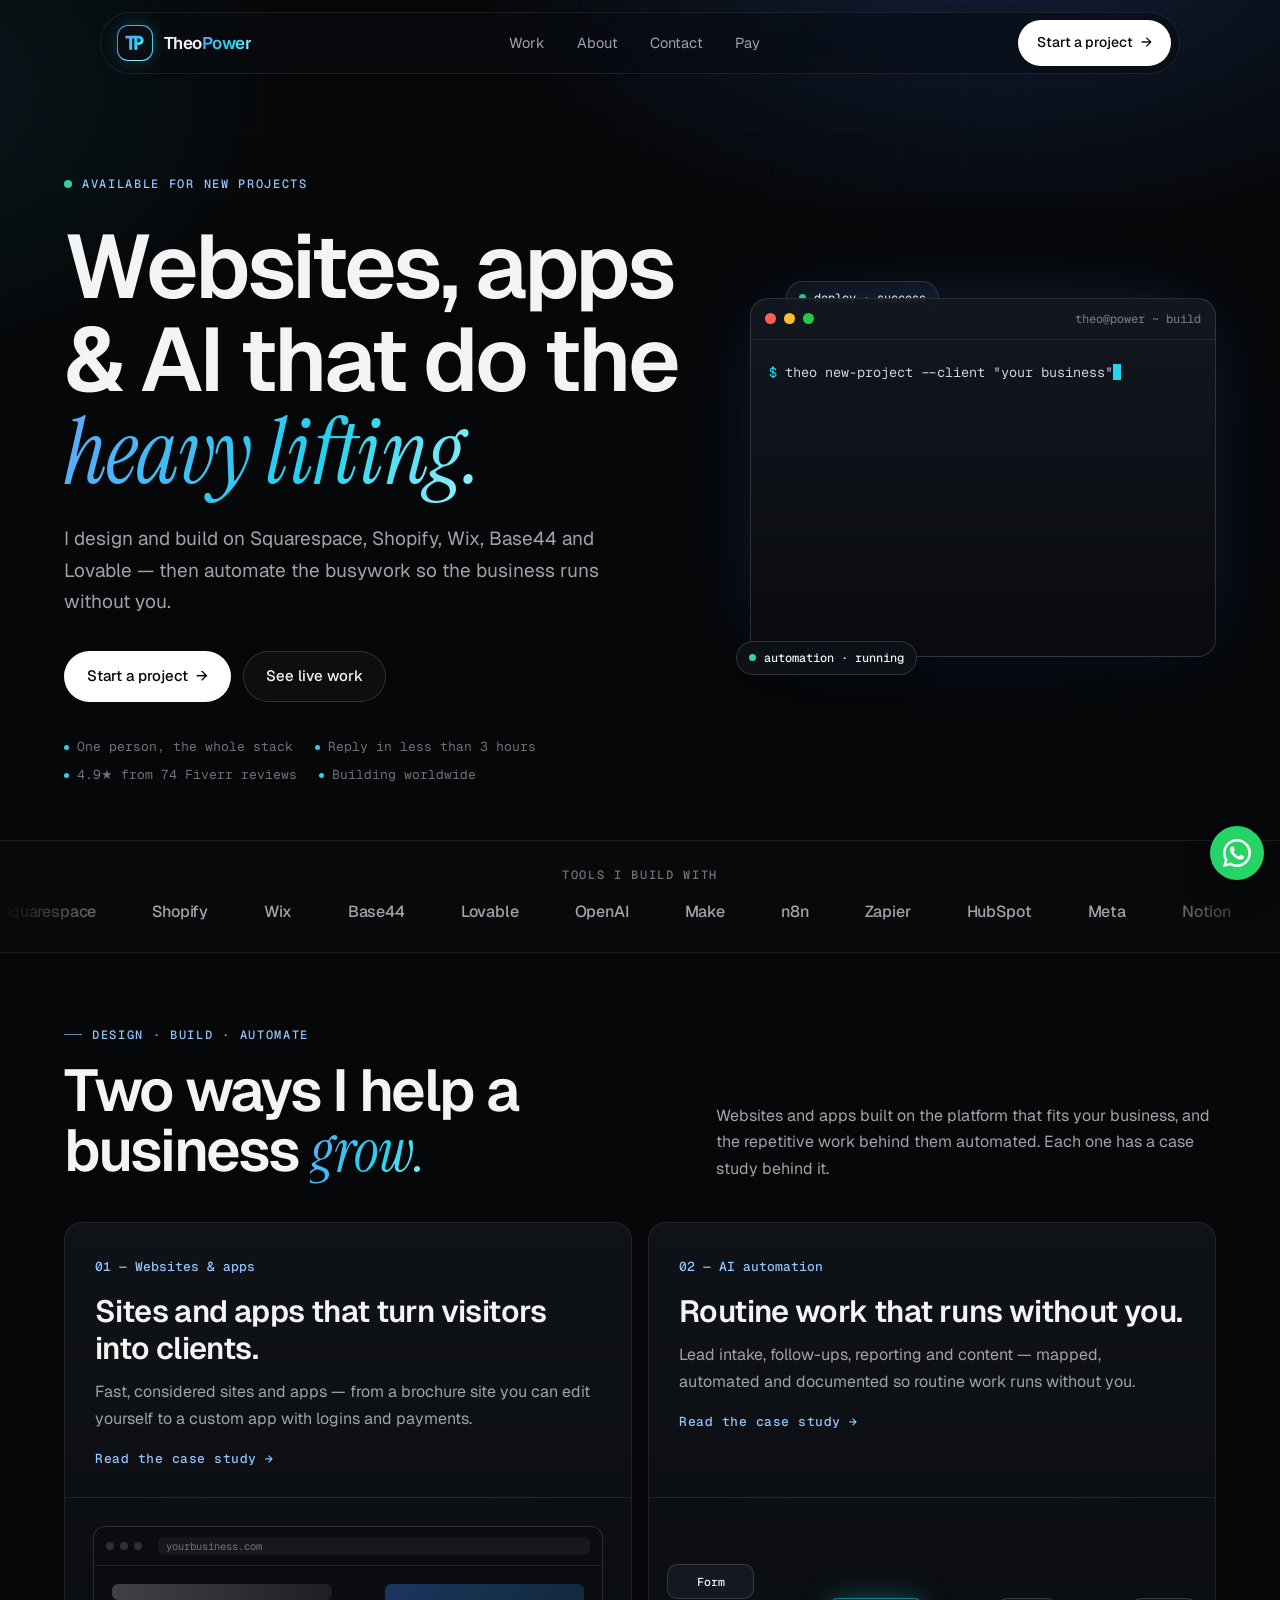
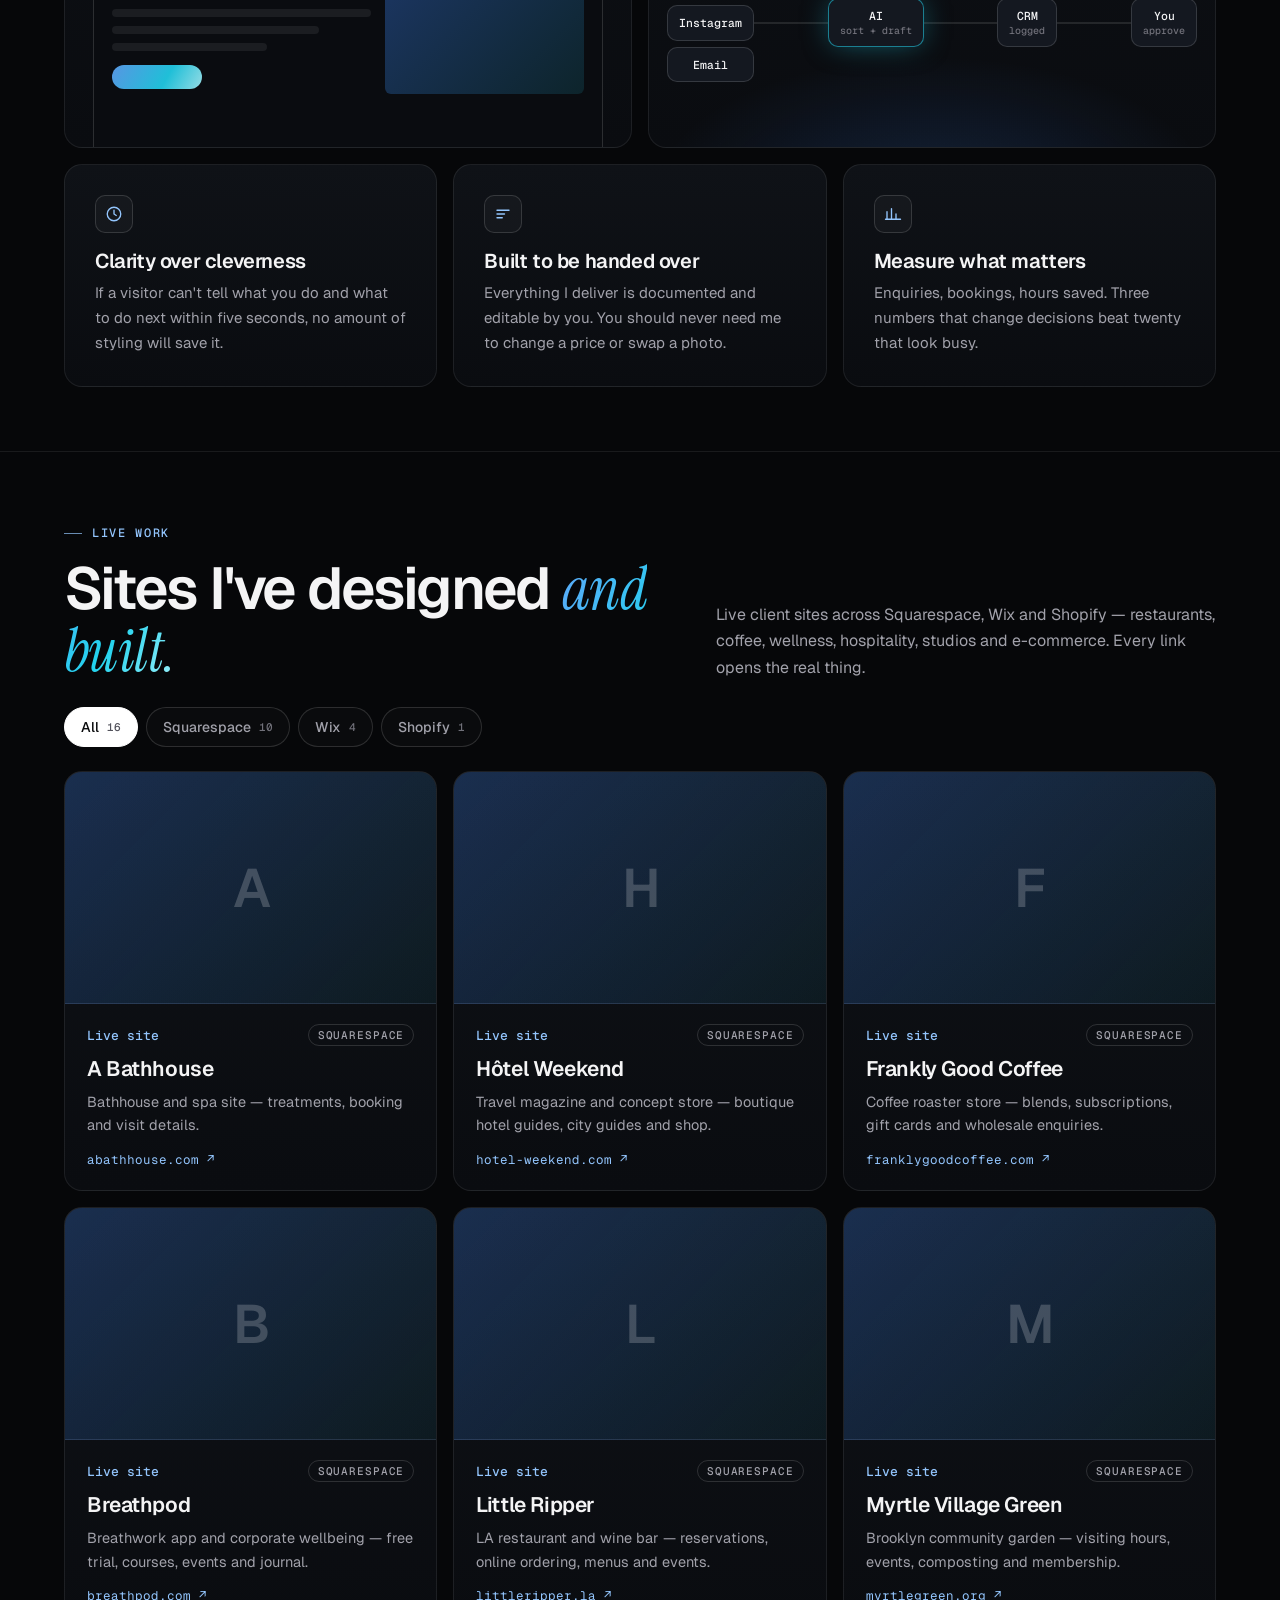
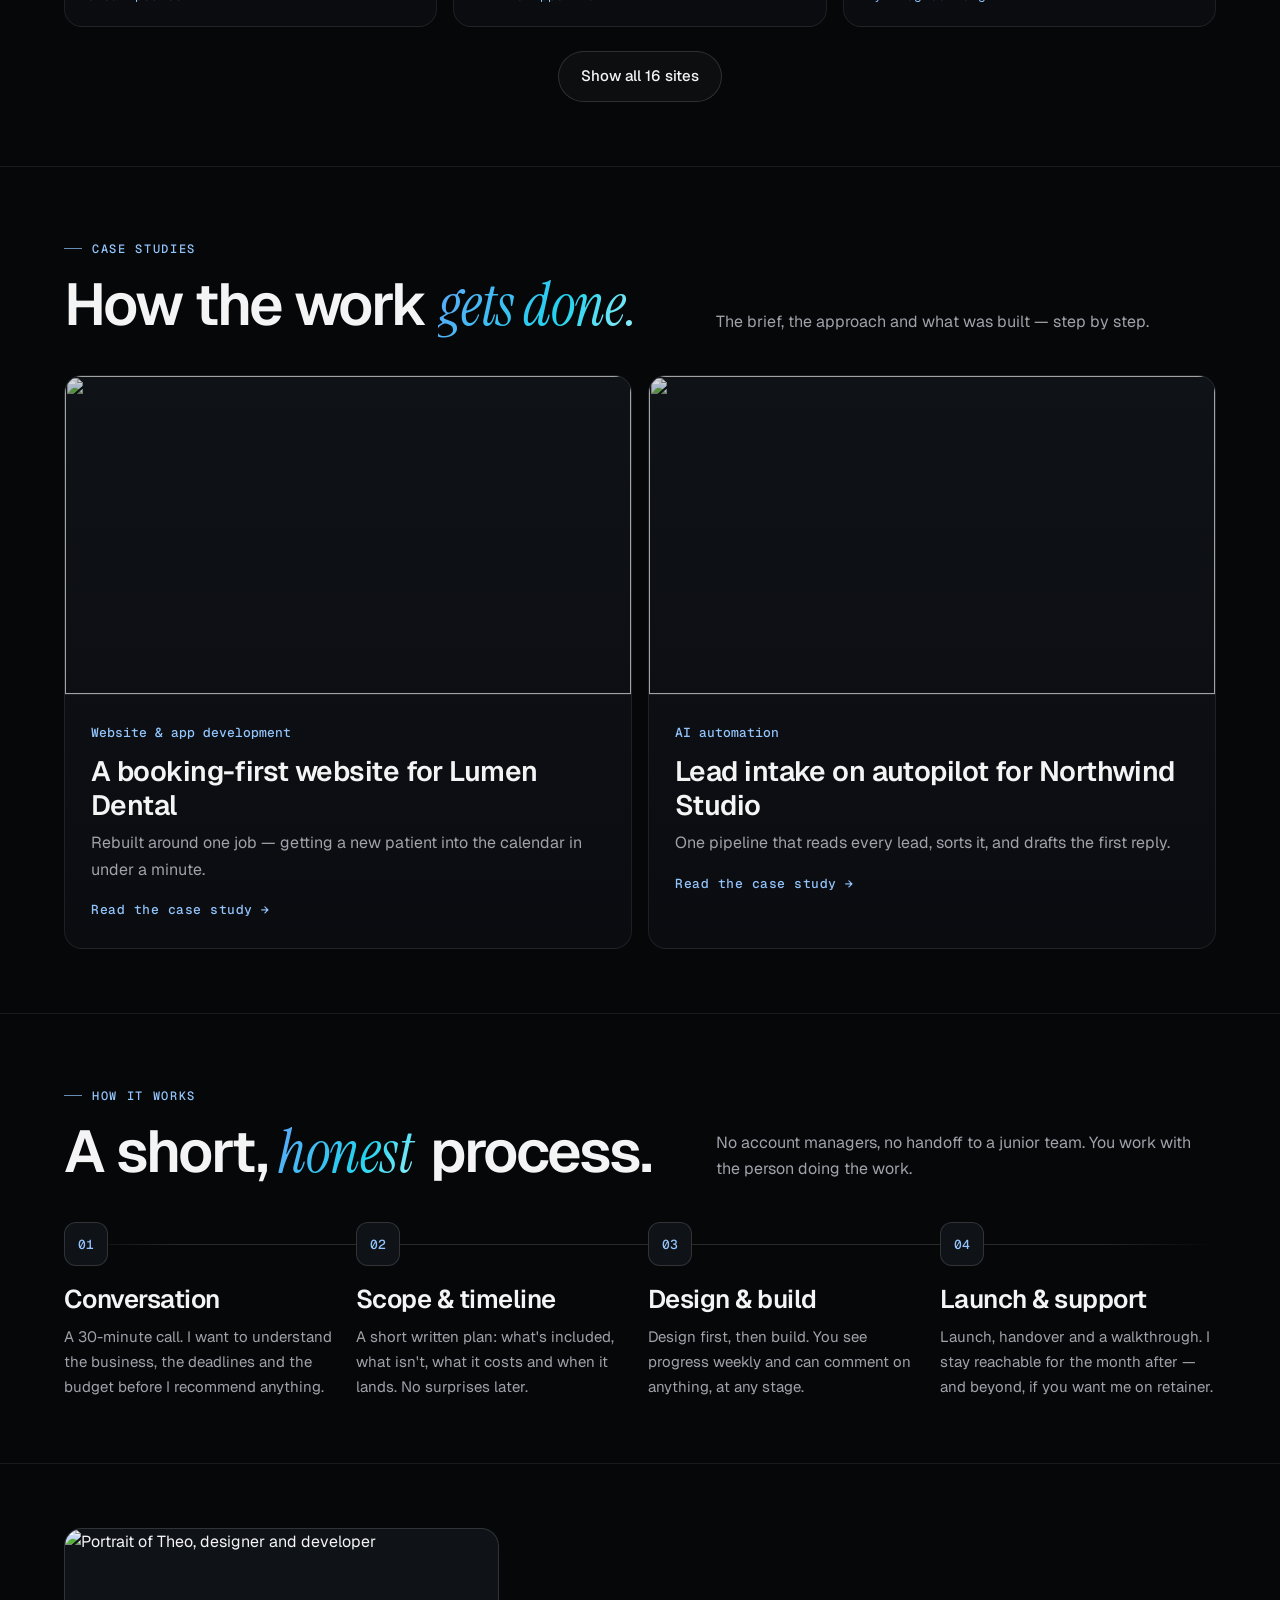
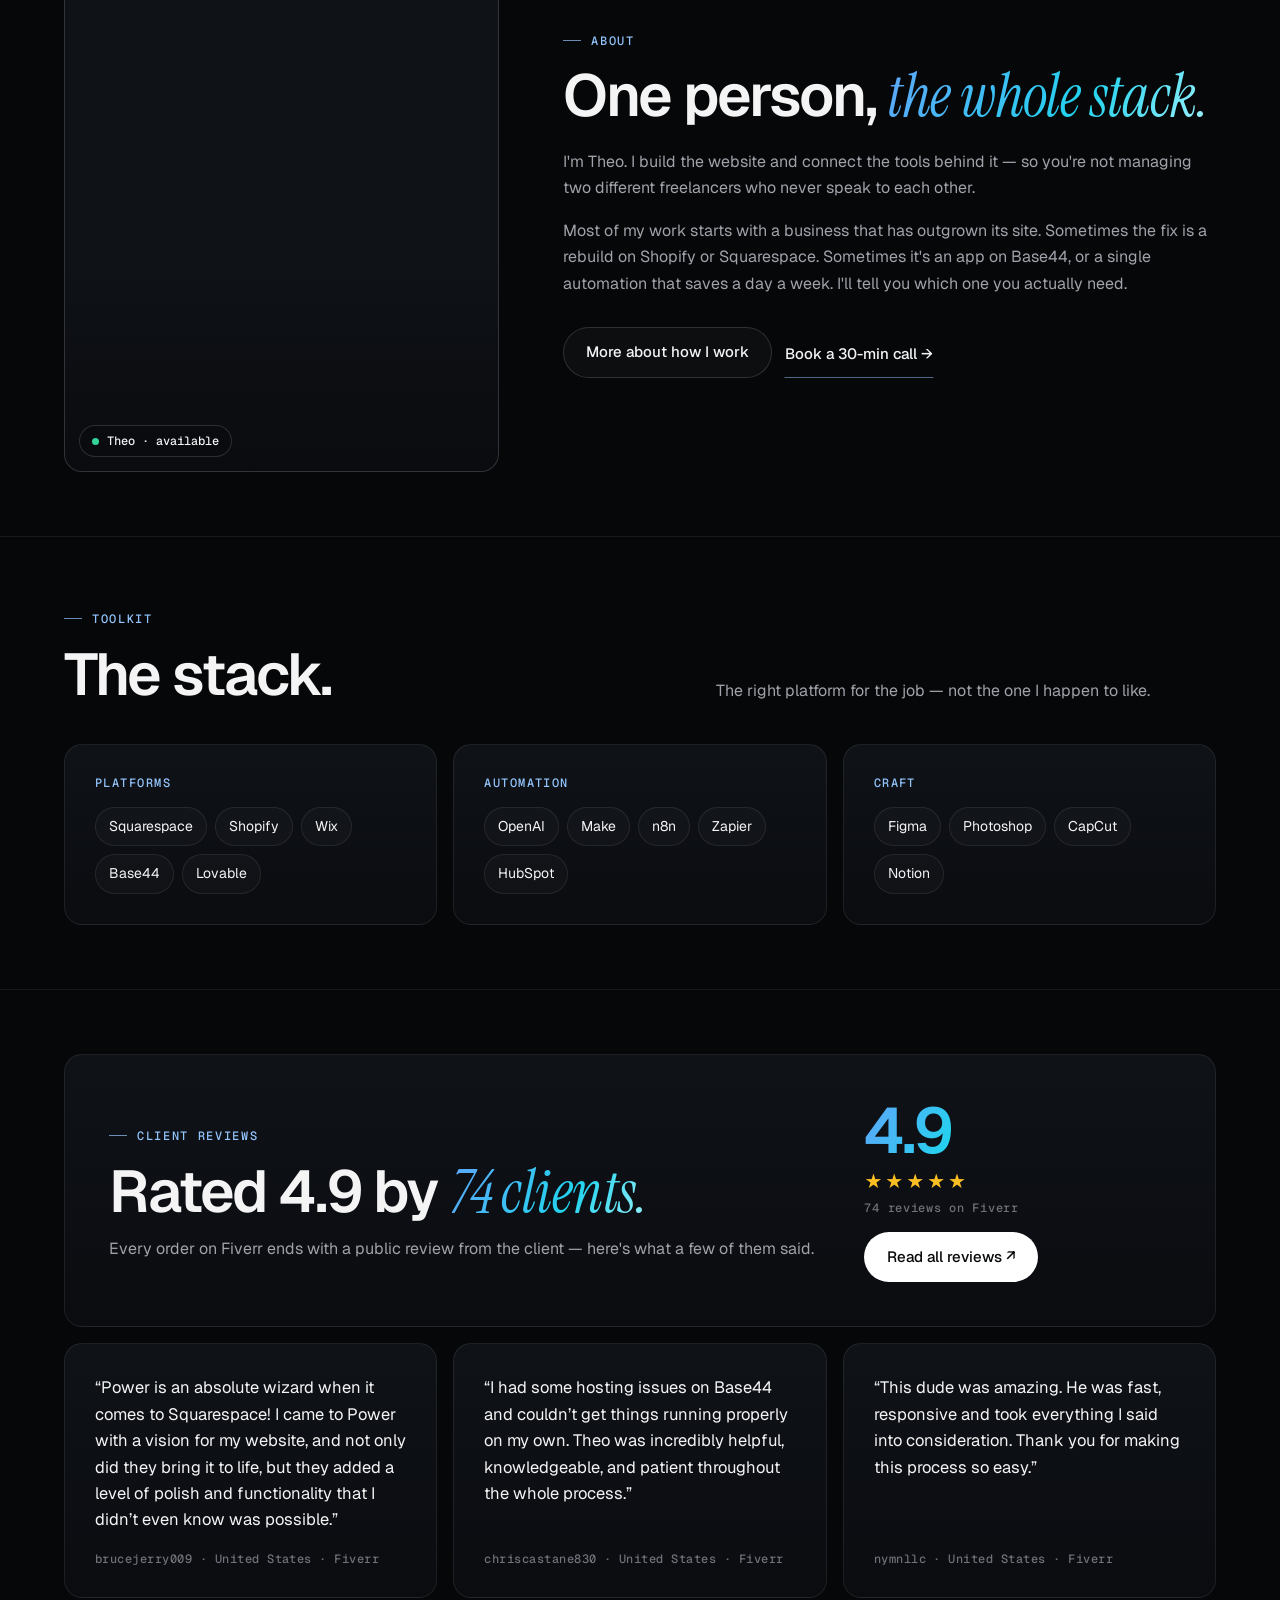
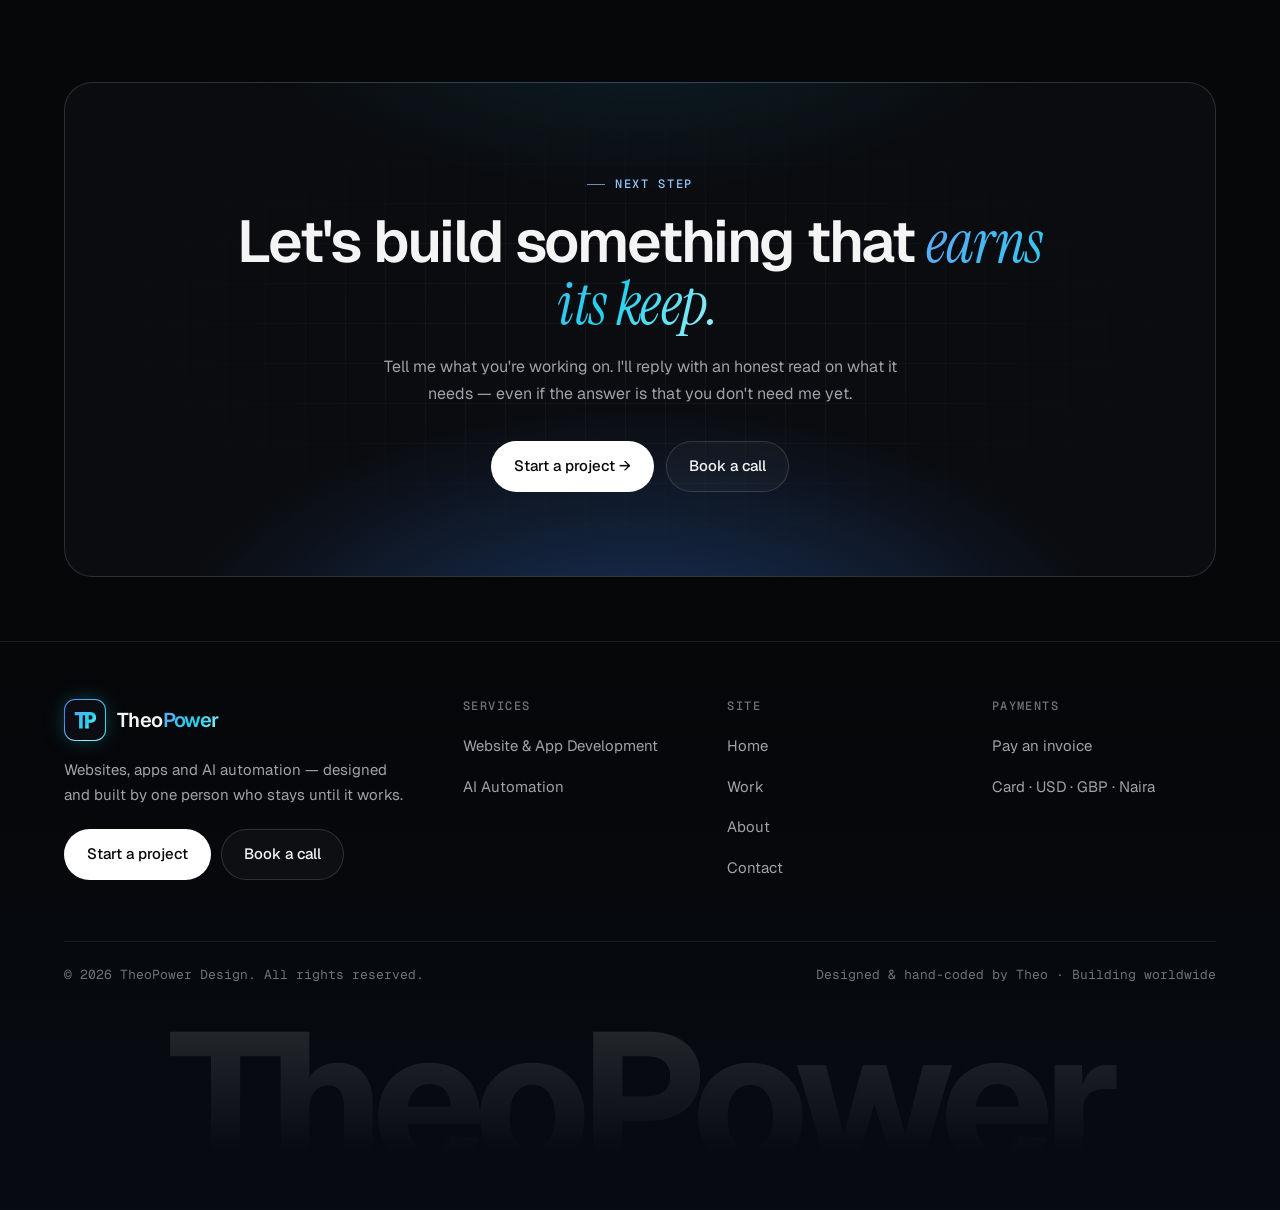
==== commit c0131aec: "Cache-busting version tags on assets" ====
--- a/index.html
+++ b/index.html
@@ -19,7 +19,7 @@
 <meta property="og:image:width" content="1200"><meta property="og:image:height" content="630">
 <meta name="twitter:card" content="summary_large_image">
 <meta name="twitter:image" content="https://powertech22.github.io/theopowerdesign/og-image.png">
-<link rel="stylesheet" href="styles.css">
+<link rel="stylesheet" href="styles.css?v=202611220824">
 </head>
 <body data-page="home">
 
@@ -234,8 +234,8 @@
   </section>
 </main>
 
-<script src="config.js"></script>
-<script src="sites.js"></script>
+<script src="config.js?v=202611220824"></script>
+<script src="sites.js?v=202611220824"></script>
 <script>
   // Tools marquee
   const tools = ["Squarespace","Shopify","Wix","Base44","Lovable","OpenAI","Make","n8n","Zapier","HubSpot","Meta","Notion"];
@@ -278,6 +278,6 @@
     else setTimeout(next, 600);
   })();
 </script>
-<script src="site.js"></script>
+<script src="site.js?v=202611220824"></script>
 </body>
 </html>
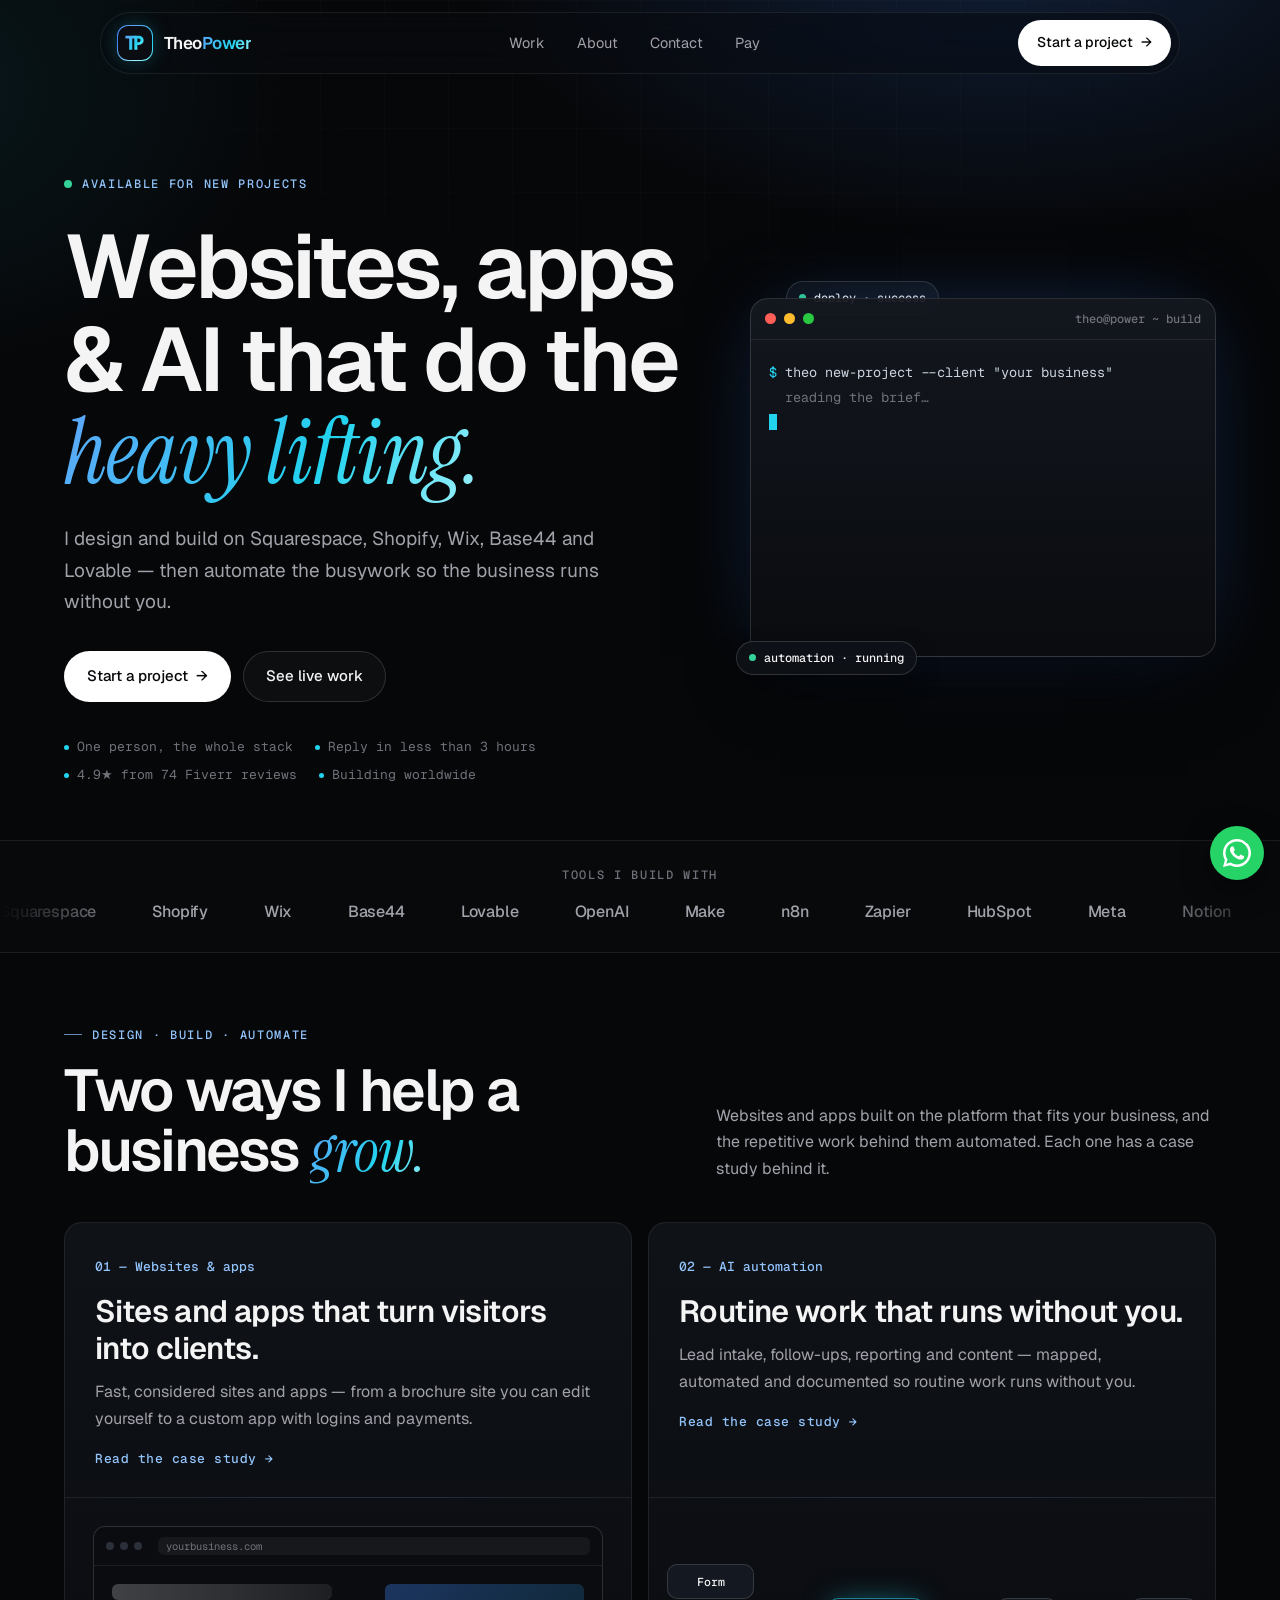
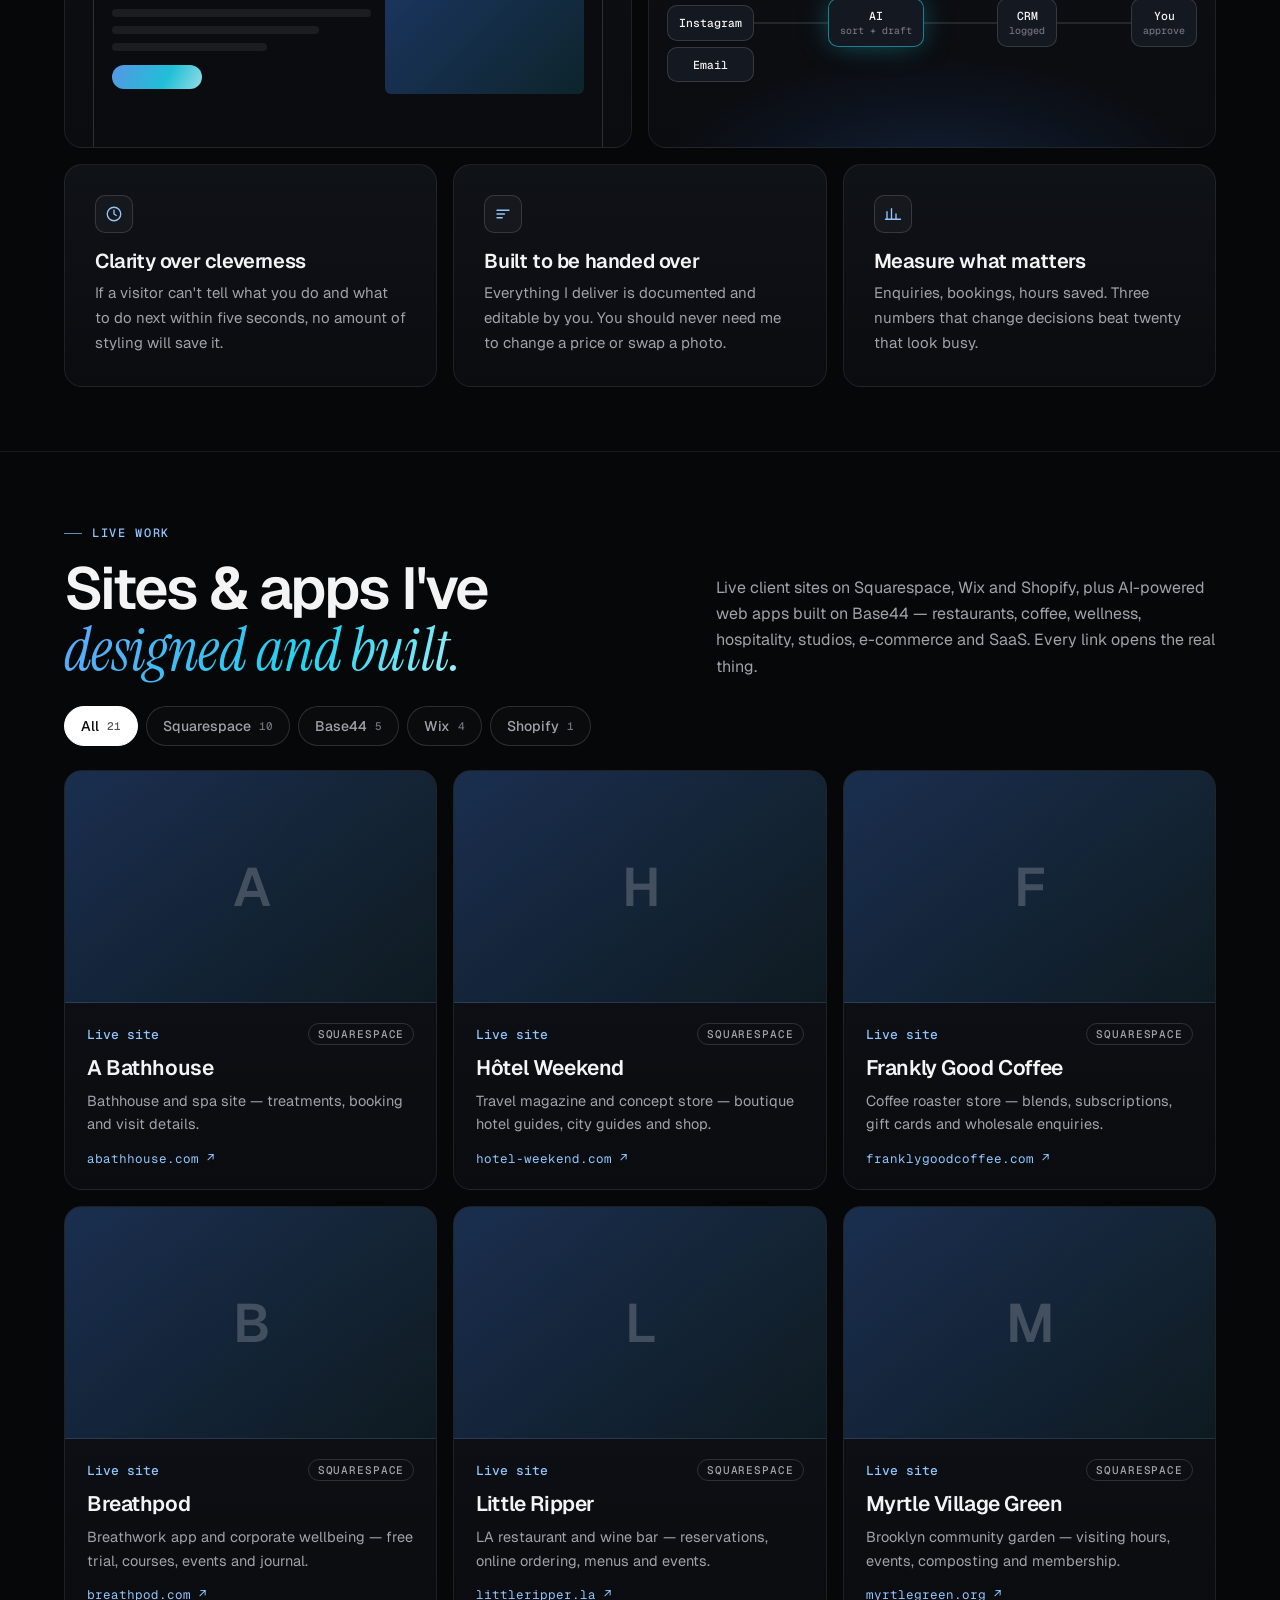
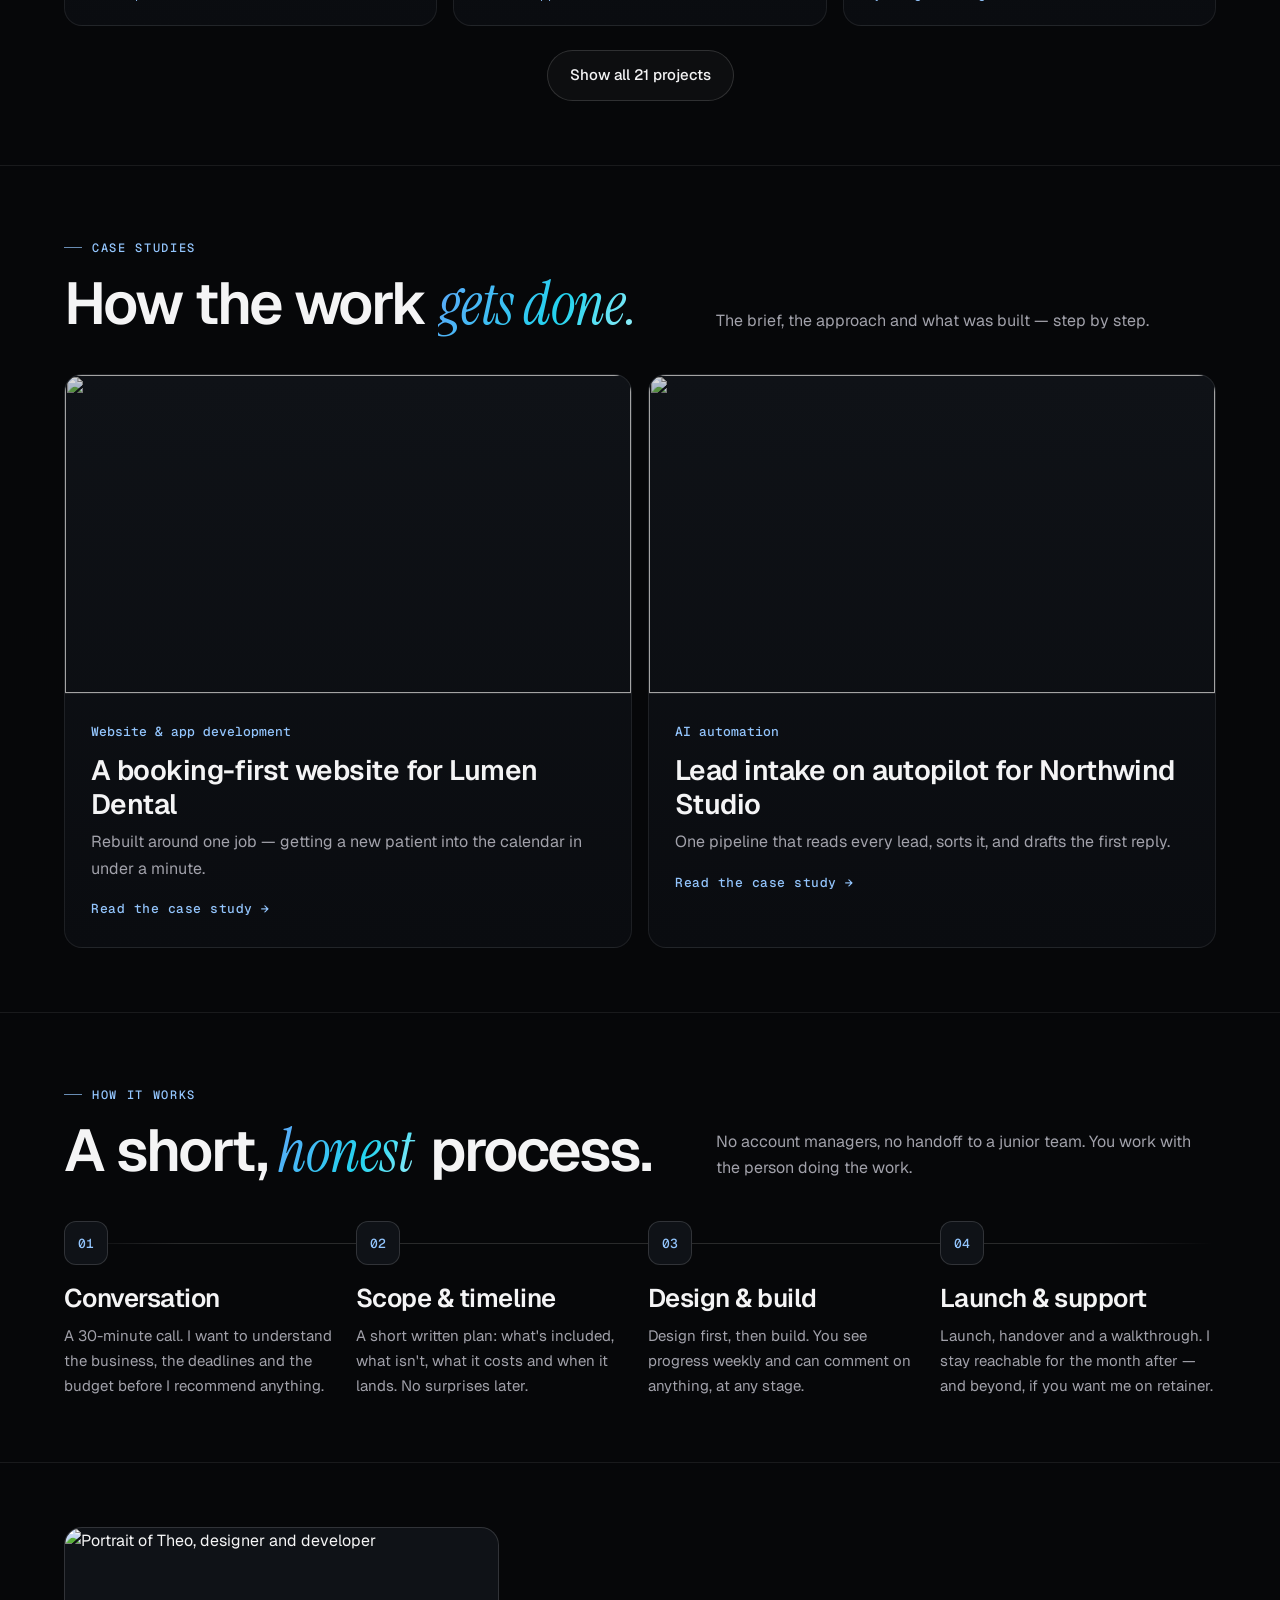
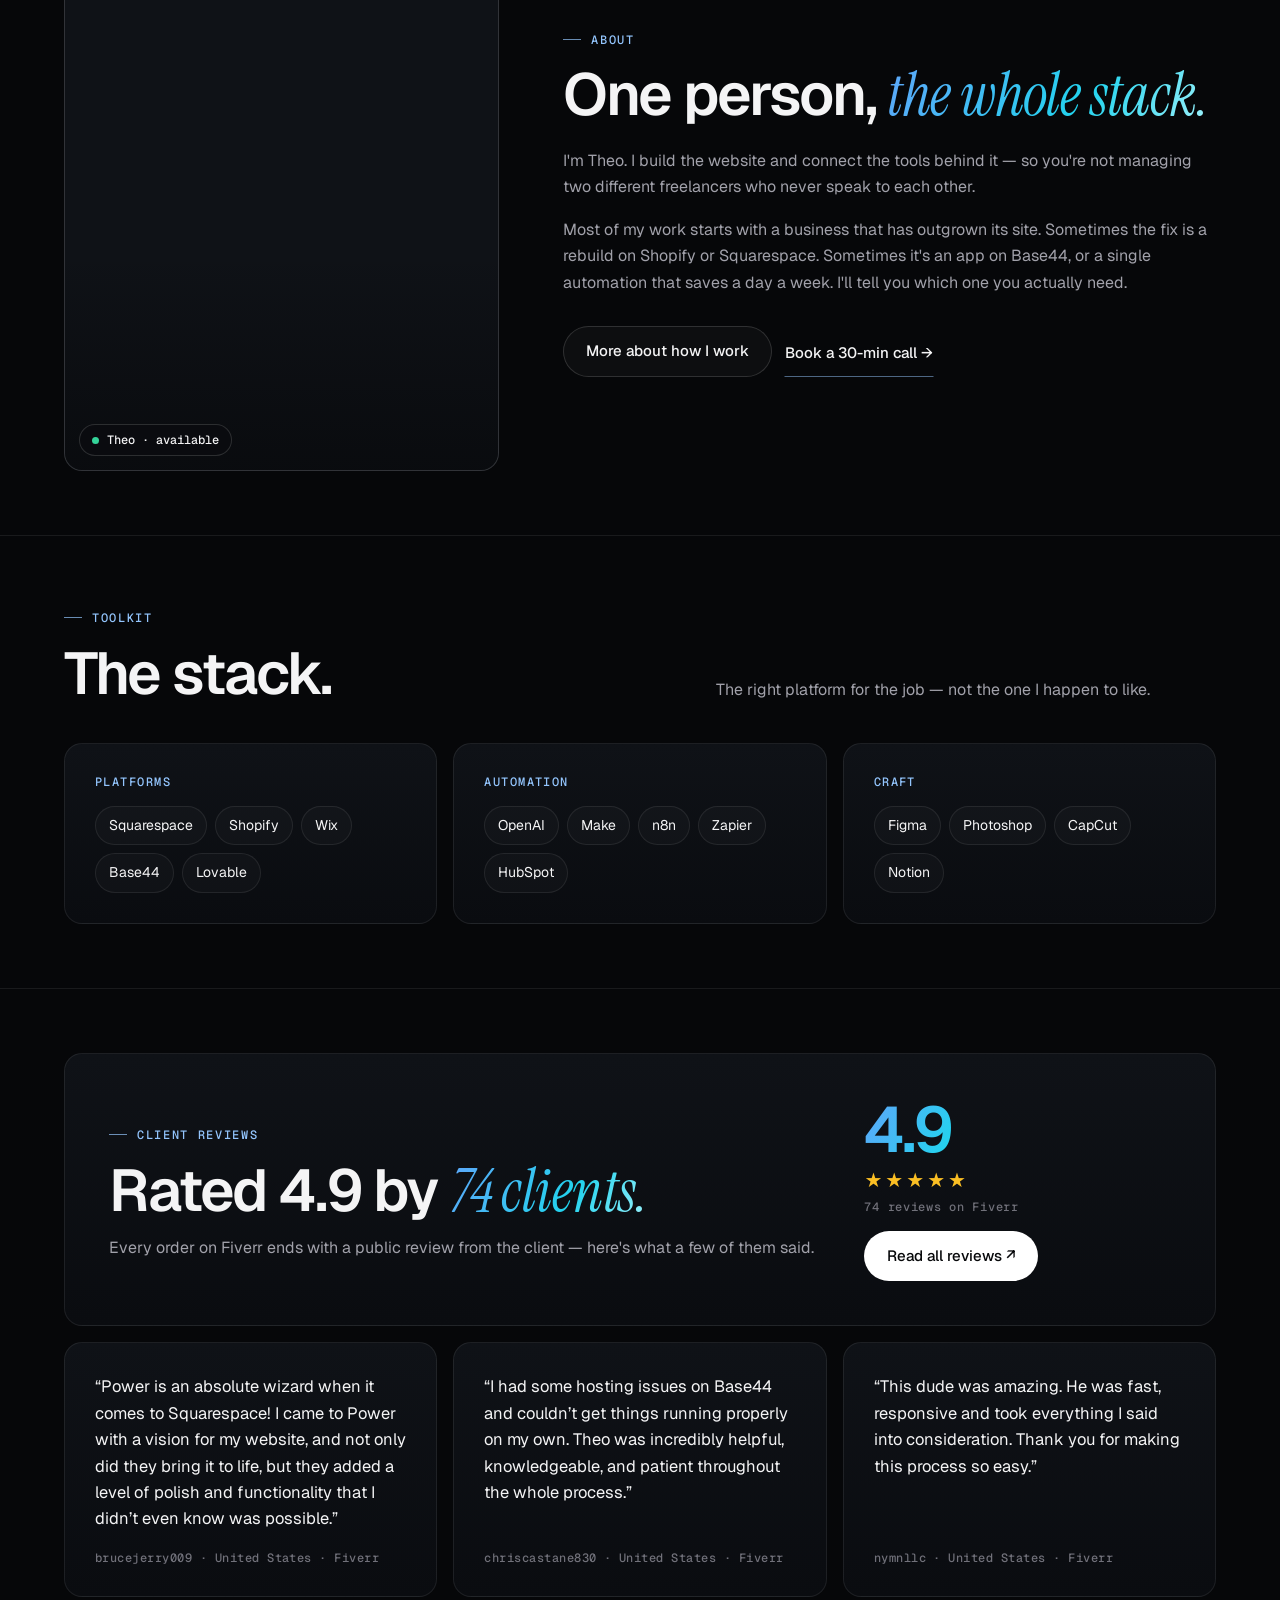
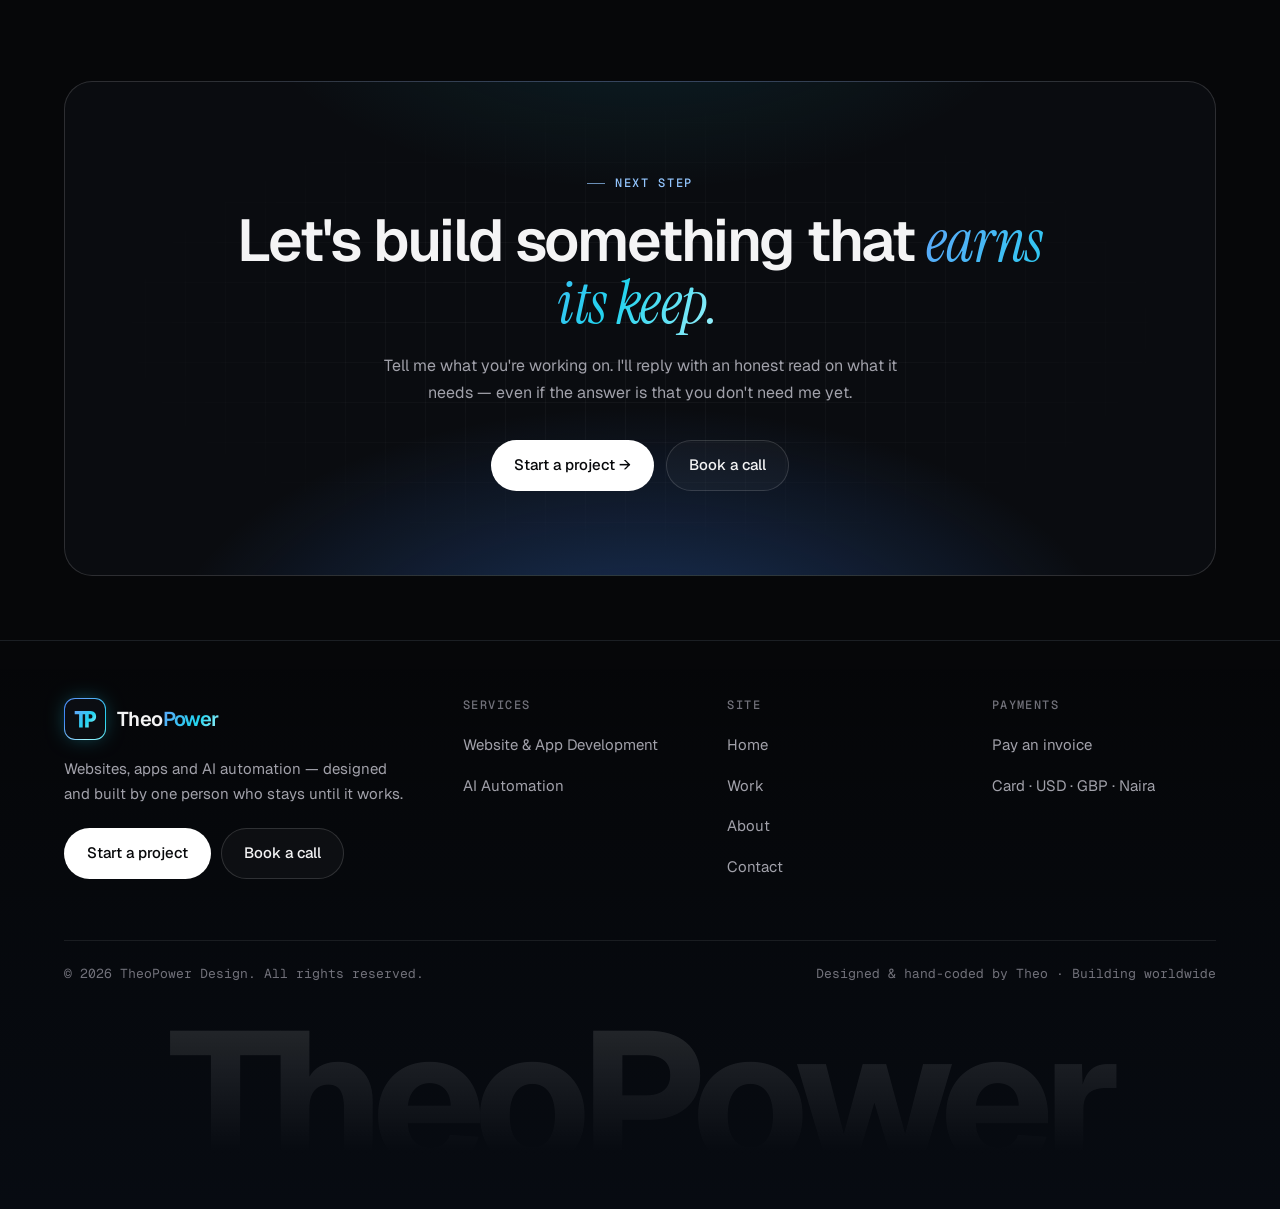
==== commit 9409466e: "Add 5 Base44 apps to portfolio" ====
--- a/index.html
+++ b/index.html
@@ -19,7 +19,7 @@
 <meta property="og:image:width" content="1200"><meta property="og:image:height" content="630">
 <meta name="twitter:card" content="summary_large_image">
 <meta name="twitter:image" content="https://powertech22.github.io/theopowerdesign/og-image.png">
-<link rel="stylesheet" href="styles.css?v=202611220824">
+<link rel="stylesheet" href="styles.css?v=202611220828">
 </head>
 <body data-page="home">
 
@@ -130,8 +130,8 @@
   <section id="work" class="divider">
     <div class="wrap">
       <div class="sec-head reveal">
-        <div><span class="eyebrow">Live work</span><h2>Sites I've designed <em>and built.</em></h2></div>
-        <p>Live client sites across Squarespace, Wix and Shopify — restaurants, coffee, wellness, hospitality, studios and e-commerce. Every link opens the real thing.</p>
+        <div><span class="eyebrow">Live work</span><h2>Sites &amp; apps I've <em>designed and built.</em></h2></div>
+        <p>Live client sites on Squarespace, Wix and Shopify, plus AI-powered web apps built on Base44 — restaurants, coffee, wellness, hospitality, studios, e-commerce and SaaS. Every link opens the real thing.</p>
       </div>
       <div class="portfolio" id="portfolio"></div>
     </div>
@@ -234,8 +234,8 @@
   </section>
 </main>
 
-<script src="config.js?v=202611220824"></script>
-<script src="sites.js?v=202611220824"></script>
+<script src="config.js?v=202611220828"></script>
+<script src="sites.js?v=202611220828"></script>
 <script>
   // Tools marquee
   const tools = ["Squarespace","Shopify","Wix","Base44","Lovable","OpenAI","Make","n8n","Zapier","HubSpot","Meta","Notion"];
@@ -278,6 +278,6 @@
     else setTimeout(next, 600);
   })();
 </script>
-<script src="site.js?v=202611220824"></script>
+<script src="site.js?v=202611220828"></script>
 </body>
 </html>
